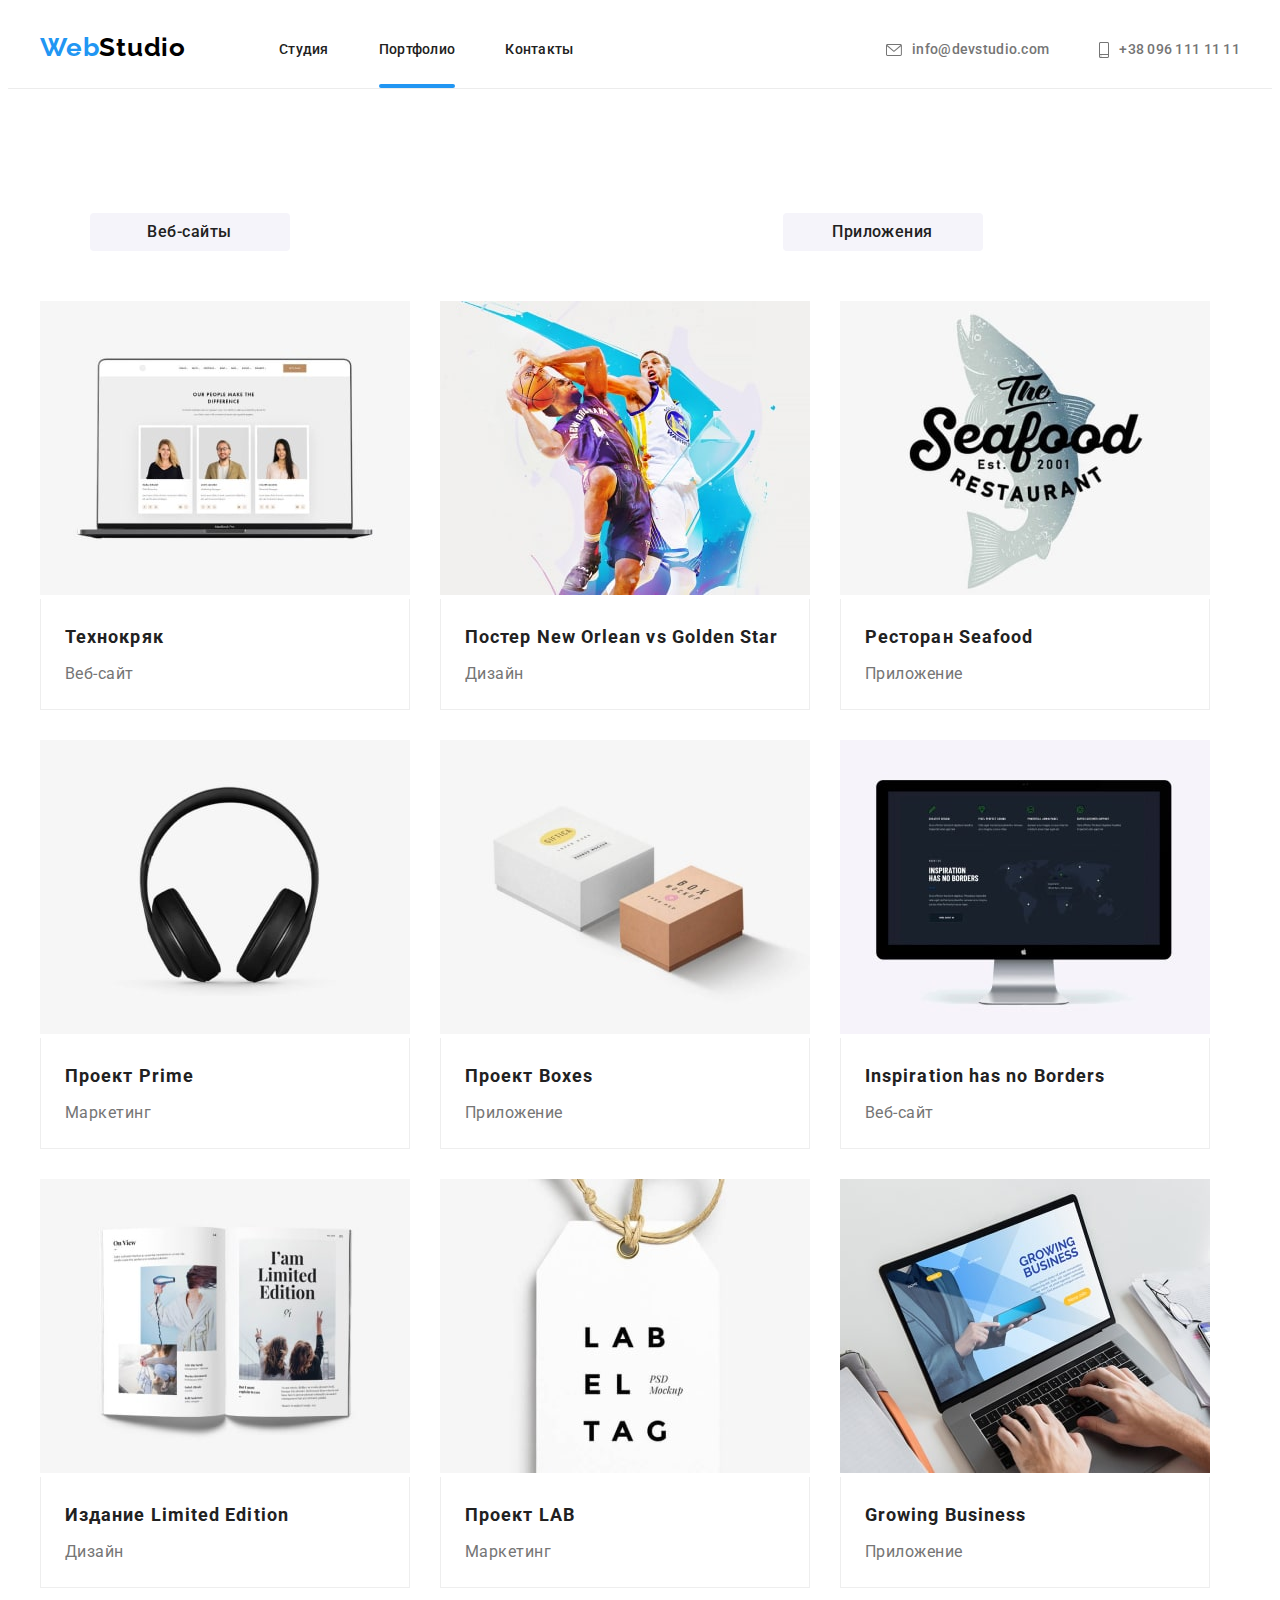
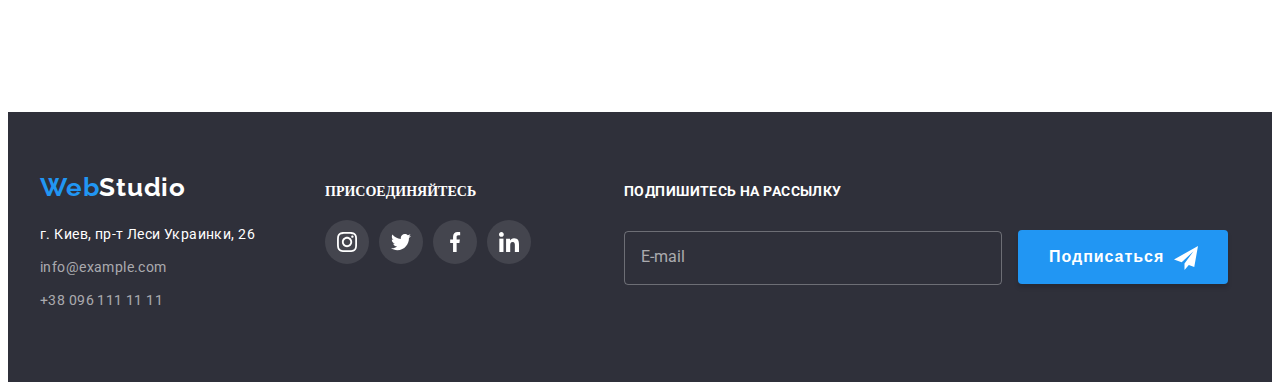
==== portfolio.html @ 71edb20f "complete" ====
<!DOCTYPE html>
<html lang="ru">
    <head>
        <meta charset="UTF-8">
        <meta http-equiv="X-UA-Compatible" content="IE=edge">
        <meta name="viewport" content="width=device-width, initial-scale=1.0">
        <link rel="preconnect" href="https://fonts.googleapis.com">
    <link rel="preconnect" href="https://fonts.gstatic.com" crossorigin>
    <link href="https://fonts.googleapis.com/css2?family=Raleway:wght@700&family=Roboto:wght@400;500;700;900&display=swap" rel="stylesheet">
        <title>Document</title>
        <link rel="stylesheet" href="https://cdnjs.cloudflare.com/ajax/libs/modern-normalize/1.1.0/modern-normalize.min.css" integrity="sha512-wpPYUAdjBVSE4KJnH1VR1HeZfpl1ub8YT/NKx4PuQ5NmX2tKuGu6U/JRp5y+Y8XG2tV+wKQpNHVUX03MfMFn9Q==" crossorigin="anonymous" referrerpolicy="no-referrer" />
        <link rel="stylesheet" href="./css/portfolio.css">
    </head>

    <body>
        <header class="header">
            <div class="container">
                <nav class="header-nav">
                    <a href="" class="link logo"><span class="logo-start">Web</span><span class="logo-end">Studio</span></a>
                    <ul class="header-list list">
                        <li class="header-item"><a href="./index.html" class="header-link link">Студия</a></li>
                        <li class="header-item"><a href="./portfolio.html" class="header-link link active">Портфолио</a></li>
                        <li class="header-item"><a href="" class="header-link link">Контакты</a></li>
                    </ul> 
                    <ul class="header-hero list" >
                        <li class="header-contacts"><a href="mailto:info@devstudio.com" class="header-second-link link">
                            <svg class="header-icon" width="16" height="12">
                                <use href="./images/icons/symbol-defs.svg#icon-envelope"></use>
                            </svg>info@devstudio.com</a></li>
                        <li class="header-contacts"><a href="tel:+38-096-111-11-11" class="header-second-link link">
                            <svg class="header-icon" width="10" height="16">
                                <use href="./images/icons/symbol-defs.svg#icon-smartphone"></use>
                            </svg>+38 096 111 11 11</a></li>
                    </ul>   
                </nav>
            </div>  
        </header>
        <main>
            <section class="section">
                <div class="container our-works">
                    <nav class="section-nav">
                        <ul class="section-main-list list">
                            <li class="section-list-item"><button type="button" class="btn-item btn"><span class="btn-text">Все</span> </button> 
                            <li class="section-list-item"><button type="button" class="btn-item btn"><span class="btn-text">Веб-сайты</span> </button> 
                            <li class="section-list-item"><button type="button" class="btn-item btn"><span class="btn-text">Приложения</span> </button> 
                            <li class="section-list-item"><button type="button" class="btn-item btn"><span class="btn-text">Дизайн</span> </button> 
                            <li class="section-list-item"><button type="button" class="btn-item btn"><span class="btn-text">Маркетинг</span> </button>
                        </ul>
                    </nav>  
                    <ul class="work-list list">
                        <li class="work-item">
                            <div class="masters-cover-wrap">
                                <img src="./images/portfolio1.jpg" alt="Ноутбук с сайтом" width="370" class="img">
                                <p class="work-cover-text">Ресурс предлагает комплексные предложения с разным уровнем функционала и сервисов. Все это позволит посетителю получить исчерпывающие сведения о компании или частном лице.</p>
                            </div>
                            <div class="work-text">
                                <h4 class="work-title" >Технокряк</h4>
                                <p class="work-category">Веб-сайт</p>
                            </div>
                        </li>
                        <li class="work-item">
                            <div class="masters-cover-wrap">
                                <img src="./images/portfolio2.jpg" alt="Баскетболист" width="370" class="img">
                                <p class="work-cover-text">Ресурс предлагает комплексные предложения с разным уровнем функционала и сервисов. Все это позволит посетителю получить исчерпывающие сведения о компании или частном лице.</p> 
                            </div>
                            
                            <div class="work-text">
                                <h4 class="work-title" >Постер New Orlean vs Golden Star</h4>
                                <p class="work-category">Дизайн</p>
                            </div>
                        </li>
                        <li class="work-item third">

                            <div class="masters-cover-wrap">
                                <img src="./images/portfolio3.jpg" alt="Логотип" width="370" class="img">
                                <p class="work-cover-text">Ресурс предлагает комплексные предложения с разным уровнем функционала и сервисов. Все это позволит посетителю получить исчерпывающие сведения о компании или частном лице.</p>
                            </div> 
                            
                            <div class="work-text">
                                <h4 class="work-title">Ресторан Seafood</h4>
                                <p class="work-category">Приложение</p>
                            </div>
                        </li>
                        <li class="work-item">
                            <div class="masters-cover-wrap">
                                <img src="./images/portfolio4.jpg" alt="Наушники" width="370" class="img">
                                <p class="work-cover-text">Ресурс предлагает комплексные предложения с разным уровнем функционала и сервисов. Все это позволит посетителю получить исчерпывающие сведения о компании или частном лице.</p>
                            </div>
                            
                            <div class="work-text">
                                <h4 class="work-title" >Проект Prime</h4>
                                <p class="work-category">Маркетинг</p>
                            </div>
                        </li>
                        <li class="work-item">
                            <div class="masters-cover-wrap">
                                <img src="./images/portfolio5.jpg" alt="Коробки" width="370" class="img">
                                <p class="work-cover-text">Ресурс предлагает комплексные предложения с разным уровнем функционала и сервисов. Все это позволит посетителю получить исчерпывающие сведения о компании или частном лице.</p>
                            </div>
                            
                            <div class="work-text">
                                <h4 class="work-title" >Проект Boxes</h4>
                                <p class="work-category">Приложение</p>
                            </div>
                        </li>
                        <li class="work-item third">
                            <div class="masters-cover-wrap">
                                <img src="./images/portfolio6.jpg" alt="Монитор" width="370" class="img">   
                                <p class="work-cover-text">Ресурс предлагает комплексные предложения с разным уровнем функционала и сервисов. Все это позволит посетителю получить исчерпывающие сведения о компании или частном лице.</p>
                            </div>
                            
                            <div class="work-text">
                                <h4 class="work-title" >Inspiration has no Borders</h4>
                                <p class="work-category">Веб-сайт</p>
                            </div>
                        </li>
                        <li class="work-item">
                            <div class="masters-cover-wrap">
                                <img src="./images/portfolio7.jpg" alt="Журнал" width="370" class="img">
                                <p class="work-cover-text">Ресурс предлагает комплексные предложения с разным уровнем функционала и сервисов. Все это позволит посетителю получить исчерпывающие сведения о компании или частном лице.</p>
                            </div>
                            
                            <div class="work-text">
                                <h4 class="work-title" >Издание Limited Edition</h4>
                                <p class="work-category">Дизайн</p>
                            </div>
                        </li>
                        <li class="work-item">
                            <div class="masters-cover-wrap">
                                <img src="./images/portfolio8.jpg" alt="Лэйбл" width="370" class="img">
                                <p class="work-cover-text">Ресурс предлагает комплексные предложения с разным уровнем функционала и сервисов. Все это позволит посетителю получить исчерпывающие сведения о компании или частном лице.</p>
                            </div>
                            
                            <div class="work-text">
                                <h4 class="work-title" >Проект LAB</h4>
                                <p class="work-category">Маркетинг</p>
                            </div>
                        </li>
                        <li class="work-item third">
                            <div class="masters-cover-wrap">
                                <img src="./images/portfolio9.jpg" alt="Рабочий ноутбук" width="370" class="img">
                                <p class="work-cover-text">Ресурс предлагает комплексные предложения с разным уровнем функционала и сервисов. Все это позволит посетителю получить исчерпывающие сведения о компании или частном лице.</p>
                            </div>
                            
                            <div class="work-text">
                                <h4 class="work-title" >Growing Business</h4>
                                <p class="work-category">Приложение</p>
                            </div>
                        </li>
                        
                    </ul> 
                </div> 
            </section>
        </main>
        <footer class="footer">
            <div class="container footer-flex">
                <div>
                    <a href="" class="footer-logo link"><span class="logo-start">Web</span><span class="logo-footer-end">Studio</span></a>
                    <address>
                        <ul class="footer-list list">
                            <li class="footer-item"><a href="https://goo.gl/maps/usRxasDixCcgagAA9" target="_blank" class="footer-position link">г. Киев, пр-т Леси Украинки, 26</a></li>
                            <li class="footer-item"><a href="mailto:info@example.com" class="footer-link link">info@example.com</a></li>
                            <li class="footer-item"><a href="tel:+38-096-111-11-11" class="footer-link link">+38 096 111 11 11</a></li>
                        </ul> 
                    </address>
                </div>
                <div class="join">
                    <h2 class="join-title">присоединяйтесь</h2>
                    <ul class="join-list list">
                        <li class="join-item">
                            <a href="" class="join-link link">
                                <svg class="join-icon" width="20" height="20">
                                    <use href="./images/icons/symbol-defs.svg#icon-instagram"></use>
                                </svg>
                            </a>
                        </li>
                        <li class="join-item" >
                            <a href="" class="join-link link">
                                <svg class="join-icon" width="20" height="20">
                                    <use href="./images/icons/symbol-defs.svg#icon-twitter"></use>
                                </svg>
                            </a>
                        </li>
                        <li class="join-item">
                            <a href="" class="join-link link">
                                <svg class="join-icon" width="20" height="20">
                                    <use href="./images/icons/symbol-defs.svg#icon-facebook"></use>
                                </svg>
                            </a>
                        </li>
                        <li class="join-item">
                            <a href="" class="join-link link">
                                <svg class="join-icon" width="20" height="20">
                                    <use href="./images/icons/symbol-defs.svg#icon-linkedin"></use>
                                </svg>
                            </a>
                        </li>
                    </ul>
                </div>
                <form class="subscribe">
                    <p class="subscribe-title">Подпишитесь на рассылку</p>
                    <input type="email" name="email" class="subscribe-input" placeholder="E-mail">
                    <button type="submit" class="subscribe-btn btn">Подписаться<svg class="subscribe-send" width="24" height="24">
                            <use href="./images/icons/symbol-defs.svg#icon-send"></use>
                        </svg>
                    </button>
                </form>
                    
            </div>  
        </footer>

    </body>
</html>
---- css/portfolio.css ----
.list{
    list-style: none;
}

.link{
 text-decoration: none;
}

h1,
h2,
h3,
h4,
h5,
h6,
p,
ul {
  margin: 0;
  padding: 0;
}

.btn{
    background: #2196f3;
    color: #ffffff;
    font-weight: 700;
    font-size: 16px;
    line-height: 1.87;
    letter-spacing: 0.06em;
    cursor: pointer;
    border-radius: 4px;
    padding: 10px 32px;
    min-width: 200px;
    margin-left: 485px;
    margin-top: 30px;
}

.btn:hover , .btn:focus{
    background-color: #2196F3;
    color: #FFFFFF;
}



.container{
    width: 1200px;
    padding-left: 15px;
    padding-right: 15px;
    margin-left: auto;
    margin-right: auto;
    /* outline: 2px solid tomato; */
}

.header{
    background-color: #FFFFFF;
}

.header-nav{
    display: flex;
    flex-direction: row;
}

.active::after{
    content: '';
    display: block;
    position: relative;
    bottom: -26px;
    height: 4px;
    border-radius: 2px;
    background-color: #2196f3;
}

.header-item:not(:last-child){
    margin-right: 50px;
}

.header{
    border-bottom: 1px solid 
    #ECECEC;
}

.header-nav{
    padding-top: 24px;
    padding-bottom: 25px;
}

.header-list{
    display: flex; 
    padding-top: 8px;
    margin-left: 93px;
    
}

.header-link{
    font-family: 'Roboto';
    font-style: normal;
    font-weight: 500;
    font-size: 14px;
    line-height: 1.14;
    letter-spacing: 0.02em;
    color: #212121;
    transition-duration: 250ms;
    transition-timing-function: cubic-bezier(0.4, 0, 0.2, 1)
}

.header-second-link{
    font-family: 'Roboto';
    font-style: normal;
    font-weight: 500;
    font-size: 14px;
    line-height: 16px;
    letter-spacing: 0.02em;
    color: #757575;
    transition-duration: 250ms;
    transition-timing-function: cubic-bezier(0.4, 0, 0.2, 1)
}

.header-second-link:hover , .header-second-link:focus{
    color: #2196F3;
}

.logo{
    
}

.header-hero{
    display: flex;
    padding-top: 8px;
    margin-left: auto;
}

.header-contacts:not(:last-child){
    margin-right: 50px;
}
   

   
.header-link:hover , .header-link:focus {
    color: #2196F3;
}

.header-icon{
    margin-right: 10px;
    fill: currentColor;
    vertical-align: middle;
}

.section{
    padding-top: 94px;
    padding-bottom: 94px;
}



.section-main-list{
    display: flex;
    margin-bottom: 50px;
    justify-content: center;
}

.section-list-item:not(:last-child){
    margin-right: 8px;
}

.btn-item{
    
    font-family: 'Roboto';
    font-style: normal;
    background: #f5f4fa;
    color: #212121;
    font-weight: 500;
    font-size: 16px;
    line-height: 1.62;
    letter-spacing: 0.03em;
    cursor: pointer;
    padding-top: 6px;
    padding-right: 22px;
    padding-bottom: 6px;
    padding-left: 22px;
    border-radius: 4px;
    border: #f5f4fa;
}

.work-list{
    display: flex;
    flex-wrap: wrap;
}

.work-item{
    flex-basis: calc(100% / 3 - 30px);
    margin-right: 30px;
    margin-bottom: 30px;
    transition-duration: 250ms;
    transition-timing-function: cubic-bezier(0.4, 0, 0.2, 1)
}

.work-item:hover .work-cover-text{
    transform: translate(0%);
}

.masters-cover-wrap{
    position: relative;
    overflow: hidden;
}

.work-cover-text{
    height: 100%;
    position: absolute;
    top: 0;
    left: 0;
    background: rgba(33, 150, 243, 0.9);
    color: #FFFFFF;
    font-family: 'Roboto';
    font-style: normal;
    font-weight: 400;
    font-size: 18px;
    line-height: 1.56;
    letter-spacing: 0.03em;
    padding: 63px 24px 63px 24px;
    transform: translateY(100%);
    transition: transform 500ms;
}

.work-item:hover , .work-item:focus{
    box-shadow: 0px 1px 1px rgba(0, 0, 0, 0.12), 0px 4px 4px rgba(0, 0, 0, 0.06), 1px 4px 6px rgba(0, 0, 0, 0.16);
}

.third{
    margin-right: -30px;
}

.work-text{
    border-left: 1px solid #EEEEEE;
    border-right: 1px solid #EEEEEE;
    border-bottom: 1px solid #EEEEEE;
    padding-top: 20px;
    padding-right: 24px;
    padding-bottom: 20px;
    padding-left: 24px;
}

.work-title{
    font-family: 'Roboto';
    font-style: normal;
    font-weight: 700;
    font-size: 18px;
    line-height: 2;
    letter-spacing: 0.06em;
    color: #212121;
    margin-bottom: 4px;
}

.work-category{
    font-family: 'Roboto';
    font-style: normal;
    font-weight: 400;
    font-size: 16px;
    line-height: 1.88;
    letter-spacing: 0.03em;
    color: #757575;
}

.footer{
    background: #2F303A;
    padding-top: 60px;
    padding-bottom: 60px;
}

.footer-flex{
    display: flex;
    align-items: baseline;
}

.footer-logo{
    display: block;
    margin-bottom: 20px;
}

.footer-position{
    font-family: 'Roboto';
    font-style: normal;
    font-weight: 400;
    font-size: 14px;
    line-height: 1.71;
    letter-spacing: 0.03em;
    color: #FFFFFF;
}

.footer-item {
    display: block;
    margin-bottom: 9px;
}

.footer-link{
    font-family: 'Roboto';
    font-style: normal;
    font-weight: 400;
    font-size: 14px;
    line-height: 1.71;
    letter-spacing: 0.03em;
    color: rgba(255, 255, 255, 0.6);
}

.join{
    margin-left: 70px;
}
  
.join-title{
    font-size: 14px;
    line-height: 1.14;
    text-transform: uppercase;
    color: #ffffff;
    margin-bottom: 20px ;
}
  
.join-list{
    display: flex;
    justify-content: center;
    align-items: center;
}
  
.join-item + .join-item{
    margin-left: 10px;
}
  
.join-link{
    width: 44px;
    height: 44px;
    background-color: rgba(255, 255, 255, 0.1);
    border-radius: 50%;
    display: flex;
    justify-content: center;
    align-items: center;
    fill: #ffffff;
    transition-duration: 250ms;
    transition-timing-function: cubic-bezier(0.4, 0, 0.2, 1)
}


.join-link:hover,
.join-link:focus{
    background-color: #2196f3;
}

.subscribe{
    margin-left: 93px;
}

.subscribe-title{
    display: flex;
    font-family: 'Roboto';
    font-style: normal;
    font-weight: 700;
    font-size: 14px;
    line-height: 1.14;
    letter-spacing: 0.03em;
    text-transform: uppercase;
    color: #FFFFFF;
}

.subscribe-input{
    padding-left: 16px;
    width: 358px;
    height: 50px;
    background-color: transparent;
    outline: none;
    border: 1px solid rgba(255, 255, 255, 0.3);
    border-radius: 4px;
    color: rgba(255, 255, 255, 0.6);
}

.subscribe-input::placeholder{
    font-family: 'Roboto';
    font-style: normal;
    font-weight: 400;
    font-size: 16px;
    line-height: 1.25;
    color: rgba(255, 255, 255, 0.6);
}

.subscribe-btn{
    margin-left: 12px;
    padding-left: 29px;
    padding-right: 28px;
    border-color: transparent;
    border-radius: 4px;
    fill: currentColor;
    box-shadow: 0px 4px 4px rgba(0, 0, 0, 0.15);
}

.subscribe-send{
    margin-left: 10px;
    vertical-align: middle;
}


.logo-start{
    font-family: 'Raleway';
    font-style: normal;
    font-weight: 700;
    font-size: 26px;
    line-height: 1.19;
    letter-spacing: 0.03em;
    color: #2196F3;
}

.logo-end{
    font-family: 'Raleway';
    font-style: normal;
    font-weight: 700;
    font-size: 26px;
    line-height: 1.19;
    letter-spacing: 0.03em;
    color: #000000;
}

.logo-footer-end{
    font-family: 'Raleway';
    font-style: normal;
    font-weight: 700;
    font-size: 26px;
    line-height: 1.19;
    letter-spacing: 0.03em;
    color: #FFFFFF;
}
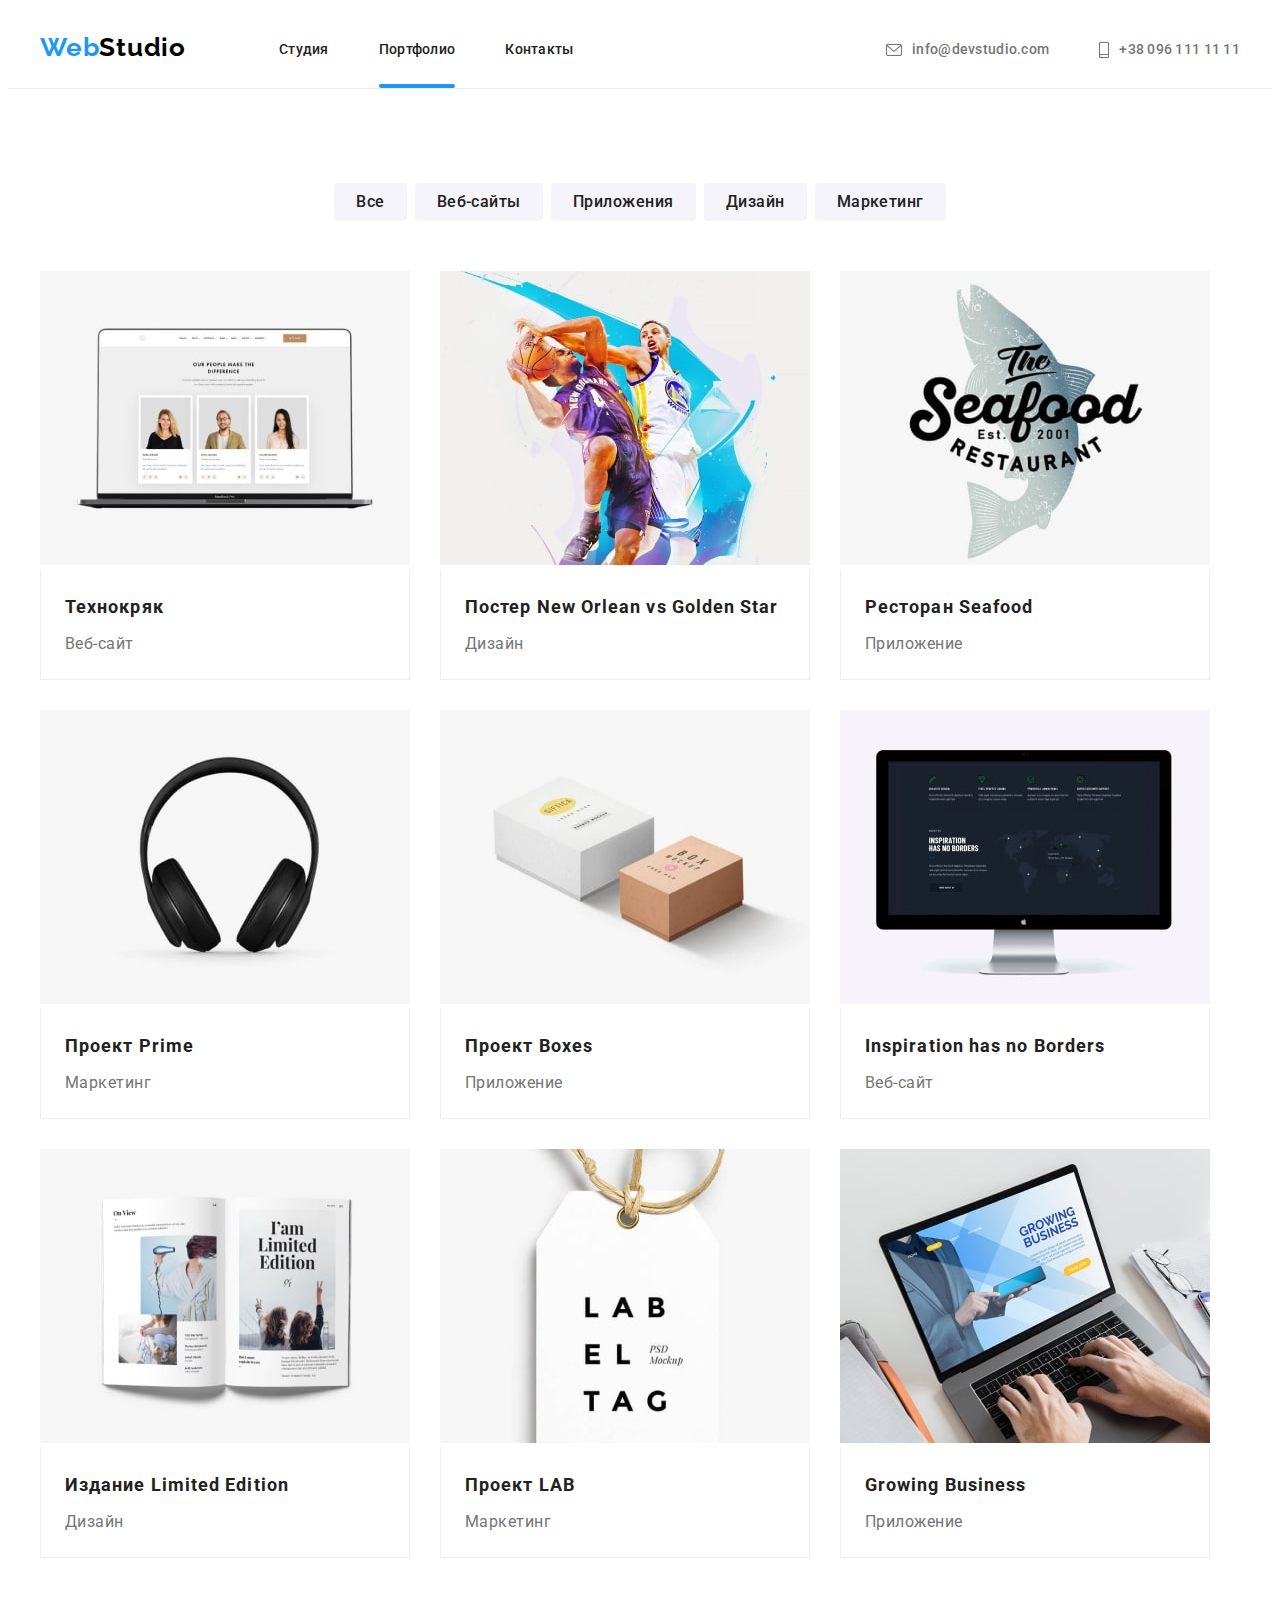
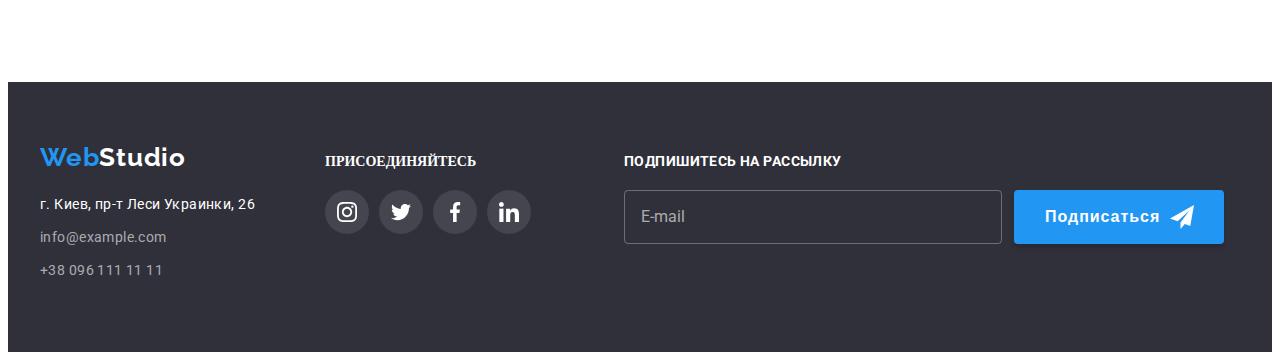
==== commit c3bfea52: "complete" ====
--- a/portfolio.html
+++ b/portfolio.html
@@ -9,7 +9,8 @@
     <link href="https://fonts.googleapis.com/css2?family=Raleway:wght@700&family=Roboto:wght@400;500;700;900&display=swap" rel="stylesheet">
         <title>Document</title>
         <link rel="stylesheet" href="https://cdnjs.cloudflare.com/ajax/libs/modern-normalize/1.1.0/modern-normalize.min.css" integrity="sha512-wpPYUAdjBVSE4KJnH1VR1HeZfpl1ub8YT/NKx4PuQ5NmX2tKuGu6U/JRp5y+Y8XG2tV+wKQpNHVUX03MfMFn9Q==" crossorigin="anonymous" referrerpolicy="no-referrer" />
-        <link rel="stylesheet" href="./css/portfolio.css">
+        
+        <link rel="stylesheet" href="./css/main.min.css"/>
     </head>
 
     <body>
@@ -40,11 +41,11 @@
                 <div class="container our-works">
                     <nav class="section-nav">
                         <ul class="section-main-list list">
-                            <li class="section-list-item"><button type="button" class="btn-item btn"><span class="btn-text">Все</span> </button> 
-                            <li class="section-list-item"><button type="button" class="btn-item btn"><span class="btn-text">Веб-сайты</span> </button> 
-                            <li class="section-list-item"><button type="button" class="btn-item btn"><span class="btn-text">Приложения</span> </button> 
-                            <li class="section-list-item"><button type="button" class="btn-item btn"><span class="btn-text">Дизайн</span> </button> 
-                            <li class="section-list-item"><button type="button" class="btn-item btn"><span class="btn-text">Маркетинг</span> </button>
+                            <li class="section-list-item"><button type="button" class="btn-item "><span class="btn-text">Все</span> </button> 
+                            <li class="section-list-item"><button type="button" class="btn-item "><span class="btn-text">Веб-сайты</span> </button> 
+                            <li class="section-list-item"><button type="button" class="btn-item "><span class="btn-text">Приложения</span> </button> 
+                            <li class="section-list-item"><button type="button" class="btn-item "><span class="btn-text">Дизайн</span> </button> 
+                            <li class="section-list-item"><button type="button" class="btn-item "><span class="btn-text">Маркетинг</span> </button>
                         </ul>
                     </nav>  
                     <ul class="work-list list">
@@ -199,13 +200,16 @@
                 </div>
                 <form class="subscribe">
                     <p class="subscribe-title">Подпишитесь на рассылку</p>
-                    <input type="email" name="email" class="subscribe-input" placeholder="E-mail">
-                    <button type="submit" class="subscribe-btn btn">Подписаться<svg class="subscribe-send" width="24" height="24">
-                            <use href="./images/icons/symbol-defs.svg#icon-send"></use>
-                        </svg>
-                    </button>
+                    <div class="subscribe-cont">
+                        <input type="email" name="email" class="subscribe-input" placeholder="E-mail">
+                        <button type="submit" class="subscribe-btn ">Подписаться
+                            <svg class="subscribe-send" width="24" height="24">
+                                <use href="./images/icons/symbol-defs.svg#icon-send"></use>
+                            </svg>
+                        </button>
+                    </div>
+                    
                 </form>
-                    
             </div>  
         </footer>
 
--- a/css/main.min.css
+++ b/css/main.min.css
@@ -0,0 +1 @@
+.list{list-style:none}.link{text-decoration:none}h1,h2,h3,h4,h5,h6,p,ul{margin:0;padding:0}.btn{background:#2196f3;color:#fff;font-weight:700;font-size:16px;line-height:1.87;letter-spacing:.06em;cursor:pointer;border-radius:4px;padding:10px 32px;min-width:200px;margin-left:485px;margin-top:30px}.container{width:1200px;padding-left:15px;padding-right:15px;margin-left:auto;margin-right:auto}.backdrop{position:fixed;top:0;width:100%;height:100%;background:rgba(0,0,0,.2);-webkit-transition:opacity 500ms,visibility 300ms;transition:opacity 500ms,visibility 300ms}.modal{position:absolute;top:50%;left:50%;-webkit-transform:translate(-50%, -50%);transform:translate(-50%, -50%);width:528px;min-height:581px;background-color:#fff;-webkit-box-shadow:0px 1px 3px rgba(0,0,0,.12),0px 1px 1px rgba(0,0,0,.14),0px 2px 1px rgba(0,0,0,.2);box-shadow:0px 1px 3px rgba(0,0,0,.12),0px 1px 1px rgba(0,0,0,.14),0px 2px 1px rgba(0,0,0,.2);border-radius:4px;padding:40px}.modal-icon-close{position:absolute;top:8px;right:8px;border:1px solid rgba(0,0,0,.1);border-radius:50%;cursor:pointer;position:absolute;width:30px;height:30px;padding:5px;background-color:rgba(0,0,0,0);-webkit-transition-duration:250ms;transition-duration:250ms;-webkit-transition-timing-function:cubic-bezier(0.4, 0, 0.2, 1);transition-timing-function:cubic-bezier(0.4, 0, 0.2, 1)}.modal-icon-close:hover{fill:#2196f3}.form-title{font-family:"Roboto";font-style:normal;font-weight:700;font-size:20px;line-height:1.15;text-align:center;letter-spacing:.03em;color:#212121;margin-bottom:12px}.form-input{width:100%;height:40px;border:1px solid rgba(33,33,33,.2);-webkit-box-sizing:border-box;box-sizing:border-box;border-radius:4px;background-color:rgba(0,0,0,0);cursor:pointer;outline:none;padding-left:32px}.form-input:focus{border-color:#2196f3}.form-label,.form-text{display:block;font-family:"Roboto";font-style:normal;font-weight:400;font-size:12px;line-height:1.16;letter-spacing:.01em;color:#757575;margin-bottom:4px}.input-wrap{position:relative;margin-bottom:12px}.input-icon{position:absolute;top:50%;-webkit-transform:translateY(-50%);transform:translateY(-50%);left:12px}.form-input:focus+.input-icon{fill:#2196f3}.user-text{width:100%;min-height:120px;border:1px solid rgba(33,33,33,.2);border-radius:4px;padding:12px 16px;background-color:rgba(0,0,0,0);cursor:pointer;outline:none;resize:none}.user-text::-webkit-input-placeholder{font-family:"Roboto";font-style:normal;font-weight:400;font-size:14px;line-height:1.14;letter-spacing:.01em;color:rgba(117,117,117,.5)}.user-text::-moz-placeholder{font-family:"Roboto";font-style:normal;font-weight:400;font-size:14px;line-height:1.14;letter-spacing:.01em;color:rgba(117,117,117,.5)}.user-text:-ms-input-placeholder{font-family:"Roboto";font-style:normal;font-weight:400;font-size:14px;line-height:1.14;letter-spacing:.01em;color:rgba(117,117,117,.5)}.user-text::-ms-input-placeholder{font-family:"Roboto";font-style:normal;font-weight:400;font-size:14px;line-height:1.14;letter-spacing:.01em;color:rgba(117,117,117,.5)}.user-text::placeholder{font-family:"Roboto";font-style:normal;font-weight:400;font-size:14px;line-height:1.14;letter-spacing:.01em;color:rgba(117,117,117,.5)}.check-text{margin-top:20px;margin-bottom:30px}.check-text .check-wrap{content:"";width:16px;height:15px;margin-right:8px;border:2px solid #212121;border-radius:2px;display:-webkit-box;display:-ms-flexbox;display:flex;-webkit-box-align:center;-ms-flex-align:center;align-items:center;-webkit-box-pack:center;-ms-flex-pack:center;justify-content:center}.check-text,.check-link{display:-webkit-box;display:-ms-flexbox;display:flex;-webkit-box-align:center;-ms-flex-align:center;align-items:center;-webkit-box-pack:center;-ms-flex-pack:center;justify-content:center;font-family:"Roboto";font-style:normal;font-weight:400;font-size:14px;line-height:24px;letter-spacing:.03em;color:#757575}.icon-check{fill:rgba(0,0,0,0)}.check-link{color:#2196f3}.form-check:checked+.check-text .check-wrap{background-color:#2196f3;border:none}.form-check:checked+.check-text .icon-check{fill:#eee}.modal-btn{display:block;margin:0 auto;border:rgba(0,0,0,0)}.begin{background-color:#2f303a;background-image:-webkit-gradient(linear, left top, left bottom, from(rgba(47, 48, 58, 0.4)), to(rgba(47, 48, 58, 0.4))),url(../images/work.jpg);background-image:linear-gradient(rgba(47, 48, 58, 0.4), rgba(47, 48, 58, 0.4)),url(../images/work.jpg);background-repeat:no-repeat;background-position:center;block-size:cover;padding-top:200px;padding-bottom:200px}.begin__title{font-family:"Roboto";font-style:normal;font-weight:900;font-size:44px;line-height:1.36;text-align:center;letter-spacing:.06em;text-transform:uppercase;color:#fff;max-width:700px;margin:0 auto}.begin__btn{background:#2196f3;color:#fff;font-weight:700;font-size:16px;line-height:1.87;letter-spacing:.06em;cursor:pointer;border-radius:4px;padding:10px 32px;min-width:200px;margin-left:485px;margin-top:30px}.benefits{padding-top:94px}.benefits-title{font-family:"Roboto";font-style:normal;font-weight:700;font-size:14px;line-height:16px;letter-spacing:.03em;text-transform:uppercase;color:#212121;margin-bottom:10px}.benefits-list{display:-webkit-box;display:-ms-flexbox;display:flex}.benefits-item:not(:last-child){margin-right:30px}.benefits-text{font-family:"Roboto";font-style:normal;font-weight:400;font-size:14px;line-height:1.71;letter-spacing:.03em;color:#757575;max-width:270px}.background-icon{background-color:#f5f4fa;border-radius:4px;margin-bottom:30px;width:270px;height:120px;display:-webkit-box;display:-ms-flexbox;display:flex;-webkit-box-align:center;-ms-flex-align:center;align-items:center;-webkit-box-pack:center;-ms-flex-pack:center;justify-content:center}.benefits-icon{display:-webkit-box;display:-ms-flexbox;display:flex;-webkit-box-align:center;-ms-flex-align:center;align-items:center;-webkit-box-pack:center;-ms-flex-pack:center;justify-content:center}.clients{padding-top:94px;padding-bottom:94px}.clients-icon{fill:#afb1b8}.clients-link:hover .clients-icon{fill:#2196f3}.clients-link:focus .clients-icon{fill:#2196f3}.clients-title{font-family:"Roboto";font-style:normal;font-weight:700;font-size:36px;line-height:1.17;text-align:center;letter-spacing:.03em;color:#212121}.clients-list{display:-webkit-box;display:-ms-flexbox;display:flex;margin-top:50px}.clients-item:not(:last-child){margin-right:30px}.clients-link{width:170px;height:92px;border:1px solid #afb1b8;display:-webkit-box;display:-ms-flexbox;display:flex;-webkit-box-align:center;-ms-flex-align:center;align-items:center;-webkit-box-pack:center;-ms-flex-pack:center;justify-content:center;-webkit-transition-duration:250ms;transition-duration:250ms;-webkit-transition-timing-function:cubic-bezier(0.4, 0, 0.2, 1);transition-timing-function:cubic-bezier(0.4, 0, 0.2, 1)}.clients-link:hover{border-color:#2196f3}.clients-link:focus{border-color:#2196f3}.footer{background:#2f303a;padding-top:60px;padding-bottom:60px}.footer-flex{display:-webkit-box;display:-ms-flexbox;display:flex;-webkit-box-align:baseline;-ms-flex-align:baseline;align-items:baseline}.footer-logo{display:block;margin-bottom:20px}.footer-position{font-family:"Roboto";font-style:normal;font-weight:400;font-size:14px;line-height:1.71;letter-spacing:.03em;color:#fff}.footer-item{display:block;margin-bottom:9px}.footer-link{font-family:"Roboto";font-style:normal;font-weight:400;font-size:14px;line-height:1.71;letter-spacing:.03em;color:rgba(255,255,255,.6)}.join{margin-left:70px}.join-title{font-size:14px;line-height:1.14;text-transform:uppercase;color:#fff;margin-bottom:20px}.join-list{display:-webkit-box;display:-ms-flexbox;display:flex;-webkit-box-pack:center;-ms-flex-pack:center;justify-content:center;-webkit-box-align:center;-ms-flex-align:center;align-items:center}.join-item+.join-item{margin-left:10px}.join-link{width:44px;height:44px;background-color:rgba(255,255,255,.1);border-radius:50%;display:-webkit-box;display:-ms-flexbox;display:flex;-webkit-box-pack:center;-ms-flex-pack:center;justify-content:center;-webkit-box-align:center;-ms-flex-align:center;align-items:center;fill:#fff;-webkit-transition-duration:250ms;transition-duration:250ms;-webkit-transition-timing-function:cubic-bezier(0.4, 0, 0.2, 1);transition-timing-function:cubic-bezier(0.4, 0, 0.2, 1)}.join-link:hover{background-color:#2196f3}.join-link:focus{background-color:#2196f3}.subscribe{margin-left:auto}.subscribe-title{display:-webkit-box;display:-ms-flexbox;display:flex;font-family:"Roboto";font-style:normal;font-weight:700;font-size:14px;line-height:1.14;letter-spacing:.03em;text-transform:uppercase;color:#fff;margin-bottom:20px}.subscribe-cont{display:-webkit-box;display:-ms-flexbox;display:flex}.subscribe-input{padding-left:16px;width:358px;height:50px;background-color:rgba(0,0,0,0);outline:none;border:1px solid rgba(255,255,255,.3);border-radius:4px;color:rgba(255,255,255,.6)}.subscribe-input::-webkit-input-placeholder{font-family:"Roboto";font-style:normal;font-weight:400;font-size:16px;line-height:1.25;color:rgba(255,255,255,.6)}.subscribe-input::-moz-placeholder{font-family:"Roboto";font-style:normal;font-weight:400;font-size:16px;line-height:1.25;color:rgba(255,255,255,.6)}.subscribe-input:-ms-input-placeholder{font-family:"Roboto";font-style:normal;font-weight:400;font-size:16px;line-height:1.25;color:rgba(255,255,255,.6)}.subscribe-input::-ms-input-placeholder{font-family:"Roboto";font-style:normal;font-weight:400;font-size:16px;line-height:1.25;color:rgba(255,255,255,.6)}.subscribe-input::placeholder{font-family:"Roboto";font-style:normal;font-weight:400;font-size:16px;line-height:1.25;color:rgba(255,255,255,.6)}.subscribe-btn{display:-webkit-box;display:-ms-flexbox;display:flex;-webkit-box-pack:center;-ms-flex-pack:center;justify-content:center;-webkit-box-align:center;-ms-flex-align:center;align-items:center;padding-left:29px;padding-right:28px;padding-top:10px;padding-bottom:10px;margin-left:12px;background:#2196f3;color:#fff;font-weight:700;font-size:16px;line-height:1.87;letter-spacing:.06em;cursor:pointer;border-color:rgba(0,0,0,0);border-radius:4px;fill:#fff;-webkit-box-shadow:0px 4px 4px rgba(0,0,0,.15);box-shadow:0px 4px 4px rgba(0,0,0,.15)}.subscribe-send{margin-left:10px}.logo-footer-end{font-family:"Raleway";font-style:normal;font-weight:700;font-size:26px;line-height:1.19;letter-spacing:.03em;color:#fff}.header{background-color:#fff;border-bottom:1px solid #ececec}.header-list__item:not(:last-child){margin-right:50px}.nav{padding-top:24px;padding-bottom:25px;display:-webkit-box;display:-ms-flexbox;display:flex;-webkit-box-orient:horizontal;-webkit-box-direction:normal;-ms-flex-direction:row;flex-direction:row}.header-list{display:-webkit-box;display:-ms-flexbox;display:flex;padding-top:8px;margin-left:93px}.active::after{content:"";display:block;position:relative;bottom:-26px;height:4px;border-radius:2px;background-color:#2196f3}.header-hero__link{font-family:"Roboto";font-style:normal;font-weight:500;font-size:14px;line-height:1.14;letter-spacing:.02em;color:#212121;-webkit-transition-duration:250ms;transition-duration:250ms;-webkit-transition-timing-function:cubic-bezier(0.4, 0, 0.2, 1);transition-timing-function:cubic-bezier(0.4, 0, 0.2, 1)}.header-hero__link:hover{color:#2196f3}.header-hero__link:focus{color:#2196f3}.connect__link{font-family:"Roboto";font-style:normal;font-weight:500;font-size:14px;line-height:16px;letter-spacing:.02em;color:#757575;-webkit-transition-duration:250ms;transition-duration:250ms;-webkit-transition-timing-function:cubic-bezier(0.4, 0, 0.2, 1);transition-timing-function:cubic-bezier(0.4, 0, 0.2, 1)}.connect__link:hover{color:#2196f3}.connect__link:focus{color:#2196f3}.connect{display:-webkit-box;display:-ms-flexbox;display:flex;padding-top:8px;margin-left:auto}.connect__contacts:not(:last-child){margin-right:50px}.connect__icon{margin-right:10px;fill:currentColor;vertical-align:middle}.logo-start{font-family:"Raleway";font-style:normal;font-weight:700;font-size:26px;line-height:1.19;letter-spacing:.03em;color:#2196f3}.logo-end{font-family:"Raleway";font-style:normal;font-weight:700;font-size:26px;line-height:1.19;letter-spacing:.03em;color:#000}.team{background-color:#f5f4fa;padding-top:94px;padding-bottom:94px}.team-list{display:-webkit-box;display:-ms-flexbox;display:flex}.team-title{font-family:"Roboto";font-style:normal;font-weight:700;font-size:36px;line-height:1.17;text-align:center;letter-spacing:.03em;color:#212121;margin-bottom:50px}.team-item{-ms-flex-preferred-size:calc(25% - 30px);flex-basis:calc(25% - 30px);margin-right:30px;background-color:#fff;border-radius:0px 0px 4px 4px;-webkit-box-shadow:0px 1px 3px rgba(0,0,0,.12),0px 1px 1px rgba(0,0,0,.14),0px 2px 1px rgba(0,0,0,.2);box-shadow:0px 1px 3px rgba(0,0,0,.12),0px 1px 1px rgba(0,0,0,.14),0px 2px 1px rgba(0,0,0,.2)}.team-name{font-family:"Roboto";font-style:normal;font-weight:500;font-size:16px;line-height:1.19;text-align:center;letter-spacing:.03em;color:#212121;margin-bottom:10px}.team-position{font-family:"Roboto";font-style:normal;font-weight:400;font-size:16px;line-height:1.19;text-align:center;letter-spacing:.03em;color:#757575;margin-bottom:16px}.team-margin{text-align:center;padding:30px}.team-soc-list{display:-webkit-box;display:-ms-flexbox;display:flex;-webkit-box-pack:center;-ms-flex-pack:center;justify-content:center}.team-soc-item+.team-soc-item{margin-left:10px}.team-soc-icon{fill:#afb1b8;-webkit-transition-duration:250ms;transition-duration:250ms;-webkit-transition-timing-function:cubic-bezier(0.4, 0, 0.2, 1);transition-timing-function:cubic-bezier(0.4, 0, 0.2, 1)}.team-soc-link{width:44px;height:44px;border-radius:50%;display:-webkit-box;display:-ms-flexbox;display:flex;-webkit-box-align:center;-ms-flex-align:center;align-items:center;-webkit-box-pack:center;-ms-flex-pack:center;justify-content:center;-webkit-transition-duration:250ms;transition-duration:250ms;-webkit-transition-timing-function:cubic-bezier(0.4, 0, 0.2, 1);transition-timing-function:cubic-bezier(0.4, 0, 0.2, 1)}.team-soc-link:hover{background-color:#2196f3}.team-soc-link:focus{background-color:#2196f3}.team-soc-link:focus .team-soc-icon{fill:#fff}.team-soc-link:hover .team-soc-icon{fill:#fff}.work{padding-top:94px;padding-bottom:94px}.work__title{font-family:"Roboto";font-style:normal;font-weight:700;font-size:36px;line-height:1.17;text-align:center;letter-spacing:.03em;color:#212121;margin-bottom:50px}.work-list{display:-webkit-box;display:-ms-flexbox;display:flex}.work-list__item{-ms-flex-preferred-size:calc(33.3333333333% - 30px);flex-basis:calc(33.3333333333% - 30px);margin-right:30px;position:relative}.last{margin-right:-30px}.text-wrap{position:absolute;top:0;left:0;background-color:rgba(47,48,58,.8);top:224px;display:block;min-width:370px}.work-list__text{padding-top:27px;padding-bottom:27px;font-family:"Roboto";font-style:normal;font-weight:700;font-size:14px;line-height:16px;text-align:center;letter-spacing:.03em;text-transform:uppercase;color:#fff}.is-hidden{opacity:0;pointer-events:none;visibility:hidden}.visually-hidden{position:absolute;white-space:nowrap;width:1px;height:1px;overflow:hidden;border:0;padding:0;clip:rect(0 0 0 0);-webkit-clip-path:inset(50%);clip-path:inset(50%);margin:-1px}.header{background-color:#fff}.header-nav{display:-webkit-box;display:-ms-flexbox;display:flex;-webkit-box-orient:horizontal;-webkit-box-direction:normal;-ms-flex-direction:row;flex-direction:row}.active::after{content:"";display:block;position:relative;bottom:-26px;height:4px;border-radius:2px;background-color:#2196f3}.header-item:not(:last-child){margin-right:50px}.header{border-bottom:1px solid #ececec}.header-nav{padding-top:24px;padding-bottom:25px}.header-list{display:-webkit-box;display:-ms-flexbox;display:flex;padding-top:8px;margin-left:93px}.header-link{font-family:"Roboto";font-style:normal;font-weight:500;font-size:14px;line-height:1.14;letter-spacing:.02em;color:#212121;-webkit-transition-duration:250ms;transition-duration:250ms;-webkit-transition-timing-function:cubic-bezier(0.4, 0, 0.2, 1);transition-timing-function:cubic-bezier(0.4, 0, 0.2, 1)}.header-link:hover{background-color:#2196f3}.header-link:focus{background-color:#2196f3}.header-second-link{font-family:"Roboto";font-style:normal;font-weight:500;font-size:14px;line-height:16px;letter-spacing:.02em;color:#757575;-webkit-transition-duration:250ms;transition-duration:250ms;-webkit-transition-timing-function:cubic-bezier(0.4, 0, 0.2, 1);transition-timing-function:cubic-bezier(0.4, 0, 0.2, 1)}.header-second-link:hover{background-color:#2196f3}.header-second-link:focus{background-color:#2196f3}.header-hero{display:-webkit-box;display:-ms-flexbox;display:flex;padding-top:8px;margin-left:auto}.header-contacts:not(:last-child){margin-right:50px}.header-icon{margin-right:10px;fill:currentColor;vertical-align:middle}.logo-start{font-family:"Raleway";font-style:normal;font-weight:700;font-size:26px;line-height:1.19;letter-spacing:.03em;color:#2196f3}.logo-end{font-family:"Raleway";font-style:normal;font-weight:700;font-size:26px;line-height:1.19;letter-spacing:.03em;color:#000}.section{padding-top:94px;padding-bottom:94px}.section-main-list{display:-webkit-box;display:-ms-flexbox;display:flex;margin-bottom:50px;-webkit-box-pack:center;-ms-flex-pack:center;justify-content:center}.section-list-item:not(:last-child){margin-right:8px}.btn-item{font-family:"Roboto";font-style:normal;background:#f5f4fa;color:#212121;font-weight:500;font-size:16px;line-height:1.62;letter-spacing:.03em;cursor:pointer;padding-top:6px;padding-right:22px;padding-bottom:6px;padding-left:22px;border-radius:4px;border:#f5f4fa;-webkit-transition-duration:250ms;transition-duration:250ms;-webkit-transition-timing-function:cubic-bezier(0.4, 0, 0.2, 1);transition-timing-function:cubic-bezier(0.4, 0, 0.2, 1)}.btn-item:hover{background-color:#2196f3;color:#fff}.btn-item:focus{background-color:#2196f3;color:#fff}.work-list{display:-webkit-box;display:-ms-flexbox;display:flex;-ms-flex-wrap:wrap;flex-wrap:wrap}.work-item{-ms-flex-preferred-size:calc(33.3333333333% - 30px);flex-basis:calc(33.3333333333% - 30px);margin-right:30px;margin-bottom:30px;-webkit-transition-duration:250ms;transition-duration:250ms;-webkit-transition-timing-function:cubic-bezier(0.4, 0, 0.2, 1);transition-timing-function:cubic-bezier(0.4, 0, 0.2, 1)}.work-item:hover{-webkit-box-shadow:0px 1px 1px rgba(0,0,0,.12),0px 4px 4px rgba(0,0,0,.06),1px 4px 6px rgba(0,0,0,.16);box-shadow:0px 1px 1px rgba(0,0,0,.12),0px 4px 4px rgba(0,0,0,.06),1px 4px 6px rgba(0,0,0,.16)}.work-item:focus{-webkit-box-shadow:0px 1px 1px rgba(0,0,0,.12),0px 4px 4px rgba(0,0,0,.06),1px 4px 6px rgba(0,0,0,.16);box-shadow:0px 1px 1px rgba(0,0,0,.12),0px 4px 4px rgba(0,0,0,.06),1px 4px 6px rgba(0,0,0,.16)}.masters-cover-wrap{position:relative;overflow:hidden}.work-cover-text{height:100%;position:absolute;top:0;left:0;background:rgba(33,150,243,.9);color:#fff;font-family:"Roboto";font-style:normal;font-weight:400;font-size:18px;line-height:1.56;letter-spacing:.03em;padding:63px 24px 63px 24px;-webkit-transform:translateY(100%);transform:translateY(100%);-webkit-transition:-webkit-transform 500ms;transition:-webkit-transform 500ms;transition:transform 500ms;transition:transform 500ms, -webkit-transform 500ms}.work-item:hover .work-cover-text{-webkit-transform:translate(0%);transform:translate(0%)}.third{margin-right:-30px}.work-text{border-left:1px solid #eee;border-right:1px solid #eee;border-bottom:1px solid #eee;padding-top:20px;padding-right:24px;padding-bottom:20px;padding-left:24px}.work-title{font-family:"Roboto";font-style:normal;font-weight:700;font-size:18px;line-height:2;letter-spacing:.06em;color:#212121;margin-bottom:4px}.work-category{font-family:"Roboto";font-style:normal;font-weight:400;font-size:16px;line-height:1.88;letter-spacing:.03em;color:#757575}.footer{background:#2f303a;padding-top:60px;padding-bottom:60px}.footer-flex{display:-webkit-box;display:-ms-flexbox;display:flex;-webkit-box-align:baseline;-ms-flex-align:baseline;align-items:baseline}.footer-logo{display:block;margin-bottom:20px}.footer-position{font-family:"Roboto";font-style:normal;font-weight:400;font-size:14px;line-height:1.71;letter-spacing:.03em;color:#fff}.footer-item{display:block;margin-bottom:9px}.footer-link{font-family:"Roboto";font-style:normal;font-weight:400;font-size:14px;line-height:1.71;letter-spacing:.03em;color:rgba(255,255,255,.6)}.join{margin-left:70px}.join-title{font-size:14px;line-height:1.14;text-transform:uppercase;color:#fff;margin-bottom:20px}.join-list{display:-webkit-box;display:-ms-flexbox;display:flex;-webkit-box-pack:center;-ms-flex-pack:center;justify-content:center;-webkit-box-align:center;-ms-flex-align:center;align-items:center}.join-item+.join-item{margin-left:10px}.join-link{width:44px;height:44px;background-color:rgba(255,255,255,.1);border-radius:50%;display:-webkit-box;display:-ms-flexbox;display:flex;-webkit-box-pack:center;-ms-flex-pack:center;justify-content:center;-webkit-box-align:center;-ms-flex-align:center;align-items:center;fill:#fff;-webkit-transition-duration:250ms;transition-duration:250ms;-webkit-transition-timing-function:cubic-bezier(0.4, 0, 0.2, 1);transition-timing-function:cubic-bezier(0.4, 0, 0.2, 1)}.join-link:hover{background-color:#2196f3}.join-link:focus{background-color:#2196f3}.subscribe{margin-left:93px}.subscribe-title{display:-webkit-box;display:-ms-flexbox;display:flex;font-family:"Roboto";font-style:normal;font-weight:700;font-size:14px;line-height:1.14;letter-spacing:.03em;text-transform:uppercase;color:#fff}.subscribe-input{padding-left:16px;width:358px;height:50px;background-color:rgba(0,0,0,0);outline:none;border:1px solid rgba(255,255,255,.3);border-radius:4px;color:rgba(255,255,255,.6)}.subscribe-input::-webkit-input-placeholder{font-family:"Roboto";font-style:normal;font-weight:400;font-size:16px;line-height:1.25;color:rgba(255,255,255,.6)}.subscribe-input::-moz-placeholder{font-family:"Roboto";font-style:normal;font-weight:400;font-size:16px;line-height:1.25;color:rgba(255,255,255,.6)}.subscribe-input:-ms-input-placeholder{font-family:"Roboto";font-style:normal;font-weight:400;font-size:16px;line-height:1.25;color:rgba(255,255,255,.6)}.subscribe-input::-ms-input-placeholder{font-family:"Roboto";font-style:normal;font-weight:400;font-size:16px;line-height:1.25;color:rgba(255,255,255,.6)}.subscribe-input::placeholder{font-family:"Roboto";font-style:normal;font-weight:400;font-size:16px;line-height:1.25;color:rgba(255,255,255,.6)}.subscribe-btn{margin-left:12px;padding-left:29px;padding-right:28px;border-color:rgba(0,0,0,0);border-radius:4px;fill:currentColor;-webkit-box-shadow:0px 4px 4px rgba(0,0,0,.15);box-shadow:0px 4px 4px rgba(0,0,0,.15)}.subscribe-send{margin-left:10px;vertical-align:middle}.logo-footer-end{font-family:"Raleway";font-style:normal;font-weight:700;font-size:26px;line-height:1.19;letter-spacing:.03em;color:#fff}/*# sourceMappingURL=main.min.css.map */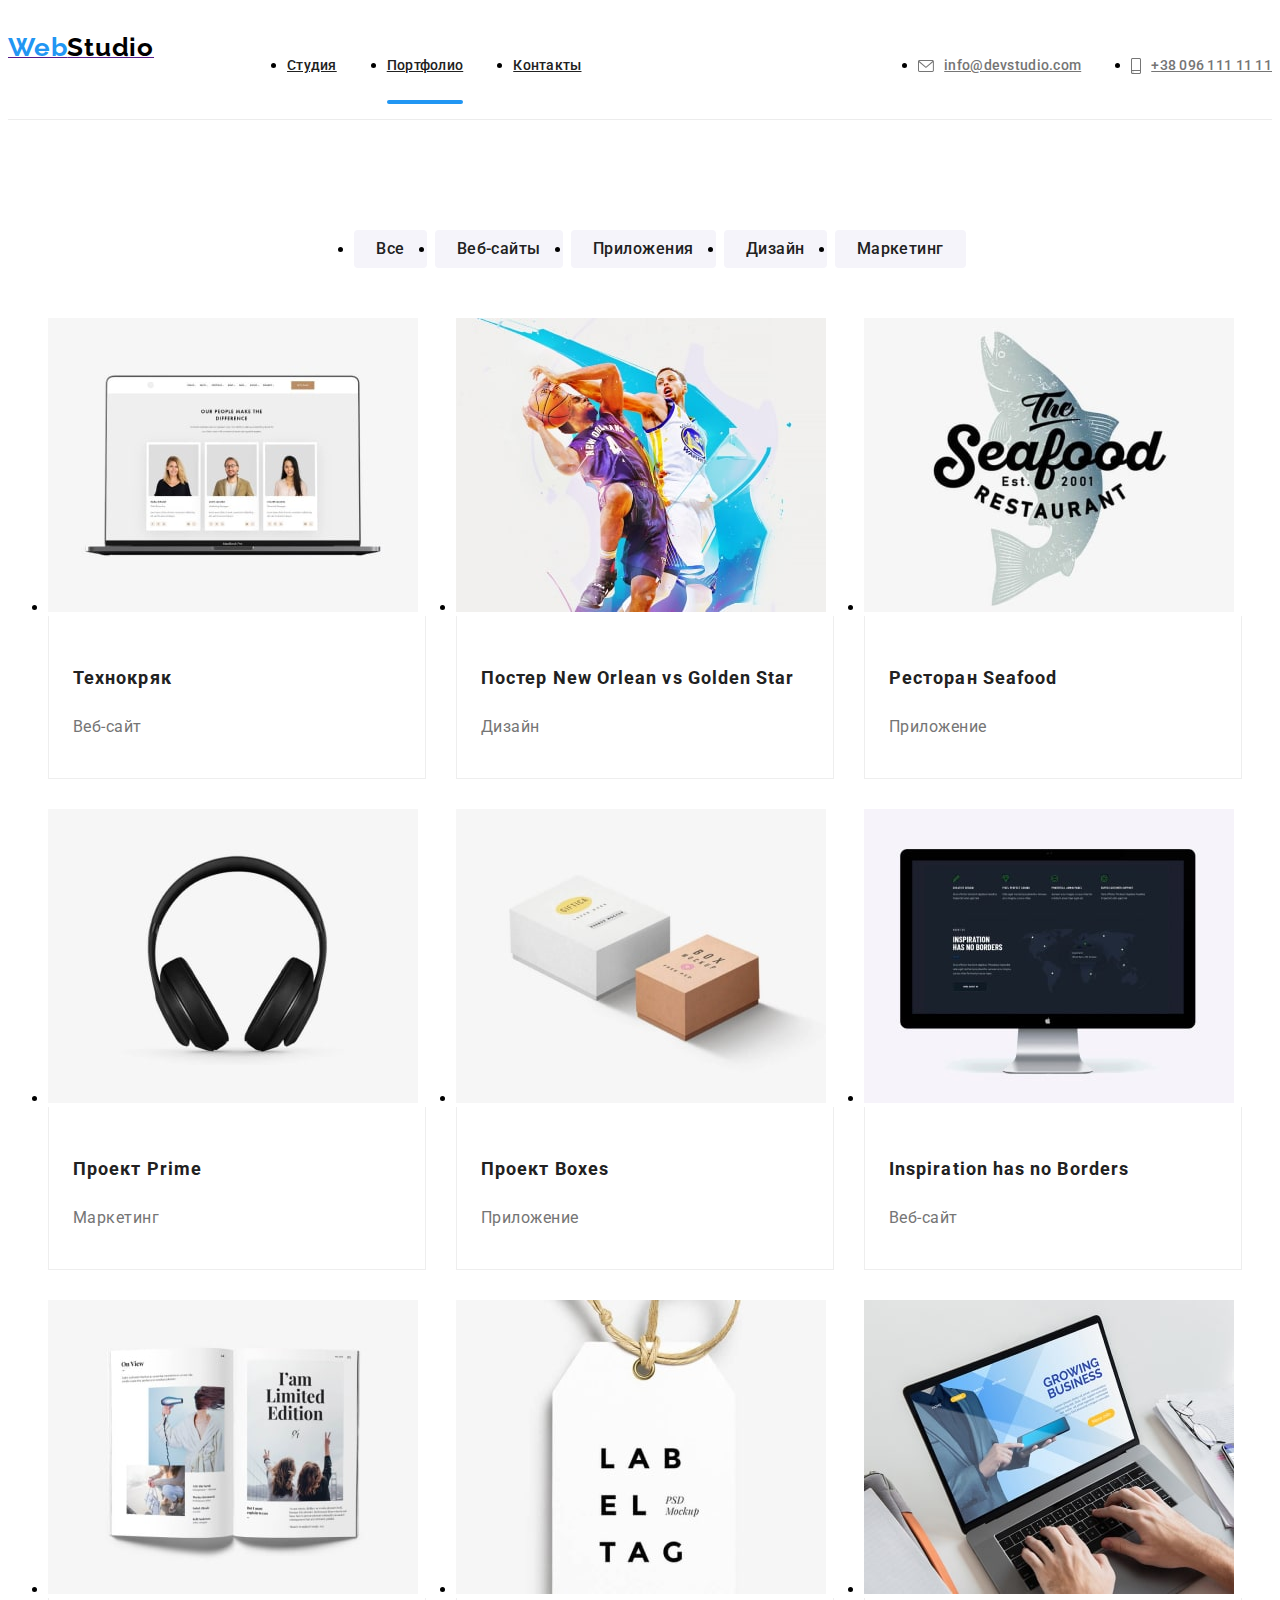
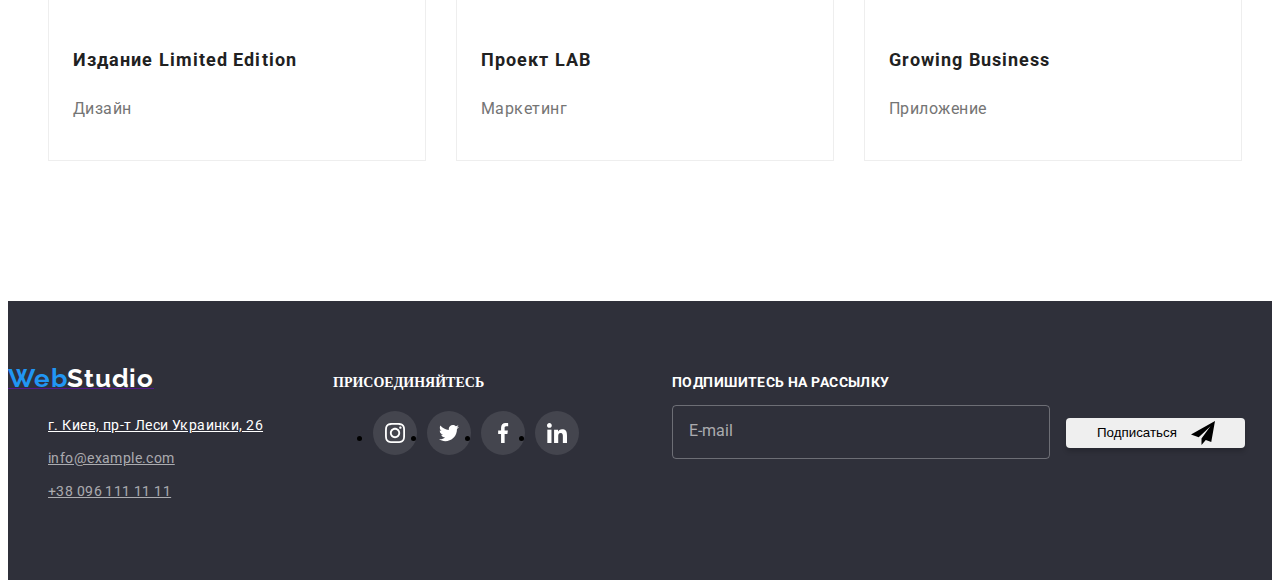
==== commit 1fe0c2d7: "a" ====
--- a/portfolio.html
+++ b/portfolio.html
@@ -10,7 +10,7 @@
         <title>Document</title>
         <link rel="stylesheet" href="https://cdnjs.cloudflare.com/ajax/libs/modern-normalize/1.1.0/modern-normalize.min.css" integrity="sha512-wpPYUAdjBVSE4KJnH1VR1HeZfpl1ub8YT/NKx4PuQ5NmX2tKuGu6U/JRp5y+Y8XG2tV+wKQpNHVUX03MfMFn9Q==" crossorigin="anonymous" referrerpolicy="no-referrer" />
         
-        <link rel="stylesheet" href="./css/main.min.css"/>
+        <link rel="stylesheet" href="./css/poftfoliou.min.css"/>
     </head>
 
     <body>
--- a/css/poftfoliou.min.css
+++ b/css/poftfoliou.min.css
@@ -0,0 +1 @@
+.header{background-color:#fff}.header-nav{display:-webkit-box;display:-ms-flexbox;display:flex;-webkit-box-orient:horizontal;-webkit-box-direction:normal;-ms-flex-direction:row;flex-direction:row}.active::after{content:"";display:block;position:relative;bottom:-26px;height:4px;border-radius:2px;background-color:#2196f3}.header-item:not(:last-child){margin-right:50px}.header{border-bottom:1px solid #ececec}.header-nav{padding-top:24px;padding-bottom:25px}.header-list{display:-webkit-box;display:-ms-flexbox;display:flex;padding-top:8px;margin-left:93px}.header-link{font-family:"Roboto";font-style:normal;font-weight:500;font-size:14px;line-height:1.14;letter-spacing:.02em;color:#212121;-webkit-transition-duration:250ms;transition-duration:250ms;-webkit-transition-timing-function:cubic-bezier(0.4, 0, 0.2, 1);transition-timing-function:cubic-bezier(0.4, 0, 0.2, 1)}.header-link:hover{background-color:#2196f3}.header-link:focus{background-color:#2196f3}.header-second-link{font-family:"Roboto";font-style:normal;font-weight:500;font-size:14px;line-height:16px;letter-spacing:.02em;color:#757575;-webkit-transition-duration:250ms;transition-duration:250ms;-webkit-transition-timing-function:cubic-bezier(0.4, 0, 0.2, 1);transition-timing-function:cubic-bezier(0.4, 0, 0.2, 1)}.header-second-link:hover{background-color:#2196f3}.header-second-link:focus{background-color:#2196f3}.header-hero{display:-webkit-box;display:-ms-flexbox;display:flex;padding-top:8px;margin-left:auto}.header-contacts:not(:last-child){margin-right:50px}.header-icon{margin-right:10px;fill:currentColor;vertical-align:middle}.logo-start{font-family:"Raleway";font-style:normal;font-weight:700;font-size:26px;line-height:1.19;letter-spacing:.03em;color:#2196f3}.logo-end{font-family:"Raleway";font-style:normal;font-weight:700;font-size:26px;line-height:1.19;letter-spacing:.03em;color:#000}.section{padding-top:94px;padding-bottom:94px}.section-main-list{display:-webkit-box;display:-ms-flexbox;display:flex;margin-bottom:50px;-webkit-box-pack:center;-ms-flex-pack:center;justify-content:center}.section-list-item:not(:last-child){margin-right:8px}.btn-item{font-family:"Roboto";font-style:normal;background:#f5f4fa;color:#212121;font-weight:500;font-size:16px;line-height:1.62;letter-spacing:.03em;cursor:pointer;padding-top:6px;padding-right:22px;padding-bottom:6px;padding-left:22px;border-radius:4px;border:#f5f4fa;-webkit-transition-duration:250ms;transition-duration:250ms;-webkit-transition-timing-function:cubic-bezier(0.4, 0, 0.2, 1);transition-timing-function:cubic-bezier(0.4, 0, 0.2, 1)}.btn-item:hover{background-color:#2196f3;color:#fff}.btn-item:focus{background-color:#2196f3;color:#fff}.work-list{display:-webkit-box;display:-ms-flexbox;display:flex;-ms-flex-wrap:wrap;flex-wrap:wrap}.work-item{-ms-flex-preferred-size:calc(33.3333333333% - 30px);flex-basis:calc(33.3333333333% - 30px);margin-right:30px;margin-bottom:30px;-webkit-transition-duration:250ms;transition-duration:250ms;-webkit-transition-timing-function:cubic-bezier(0.4, 0, 0.2, 1);transition-timing-function:cubic-bezier(0.4, 0, 0.2, 1)}.work-item:hover{-webkit-box-shadow:0px 1px 1px rgba(0,0,0,.12),0px 4px 4px rgba(0,0,0,.06),1px 4px 6px rgba(0,0,0,.16);box-shadow:0px 1px 1px rgba(0,0,0,.12),0px 4px 4px rgba(0,0,0,.06),1px 4px 6px rgba(0,0,0,.16)}.work-item:focus{-webkit-box-shadow:0px 1px 1px rgba(0,0,0,.12),0px 4px 4px rgba(0,0,0,.06),1px 4px 6px rgba(0,0,0,.16);box-shadow:0px 1px 1px rgba(0,0,0,.12),0px 4px 4px rgba(0,0,0,.06),1px 4px 6px rgba(0,0,0,.16)}.masters-cover-wrap{position:relative;overflow:hidden}.work-cover-text{height:100%;position:absolute;top:0;left:0;background:rgba(33,150,243,.9);color:#fff;font-family:"Roboto";font-style:normal;font-weight:400;font-size:18px;line-height:1.56;letter-spacing:.03em;padding:63px 24px 63px 24px;-webkit-transform:translateY(100%);transform:translateY(100%);-webkit-transition:-webkit-transform 500ms;transition:-webkit-transform 500ms;transition:transform 500ms;transition:transform 500ms, -webkit-transform 500ms}.work-item:hover .work-cover-text{-webkit-transform:translate(0%);transform:translate(0%)}.third{margin-right:-30px}.work-text{border-left:1px solid #eee;border-right:1px solid #eee;border-bottom:1px solid #eee;padding-top:20px;padding-right:24px;padding-bottom:20px;padding-left:24px}.work-title{font-family:"Roboto";font-style:normal;font-weight:700;font-size:18px;line-height:2;letter-spacing:.06em;color:#212121;margin-bottom:4px}.work-category{font-family:"Roboto";font-style:normal;font-weight:400;font-size:16px;line-height:1.88;letter-spacing:.03em;color:#757575}.footer{background:#2f303a;padding-top:60px;padding-bottom:60px}.footer-flex{display:-webkit-box;display:-ms-flexbox;display:flex;-webkit-box-align:baseline;-ms-flex-align:baseline;align-items:baseline}.footer-logo{display:block;margin-bottom:20px}.footer-position{font-family:"Roboto";font-style:normal;font-weight:400;font-size:14px;line-height:1.71;letter-spacing:.03em;color:#fff}.footer-item{display:block;margin-bottom:9px}.footer-link{font-family:"Roboto";font-style:normal;font-weight:400;font-size:14px;line-height:1.71;letter-spacing:.03em;color:rgba(255,255,255,.6)}.join{margin-left:70px}.join-title{font-size:14px;line-height:1.14;text-transform:uppercase;color:#fff;margin-bottom:20px}.join-list{display:-webkit-box;display:-ms-flexbox;display:flex;-webkit-box-pack:center;-ms-flex-pack:center;justify-content:center;-webkit-box-align:center;-ms-flex-align:center;align-items:center}.join-item+.join-item{margin-left:10px}.join-link{width:44px;height:44px;background-color:rgba(255,255,255,.1);border-radius:50%;display:-webkit-box;display:-ms-flexbox;display:flex;-webkit-box-pack:center;-ms-flex-pack:center;justify-content:center;-webkit-box-align:center;-ms-flex-align:center;align-items:center;fill:#fff;-webkit-transition-duration:250ms;transition-duration:250ms;-webkit-transition-timing-function:cubic-bezier(0.4, 0, 0.2, 1);transition-timing-function:cubic-bezier(0.4, 0, 0.2, 1)}.join-link:hover{background-color:#2196f3}.join-link:focus{background-color:#2196f3}.subscribe{margin-left:93px}.subscribe-title{display:-webkit-box;display:-ms-flexbox;display:flex;font-family:"Roboto";font-style:normal;font-weight:700;font-size:14px;line-height:1.14;letter-spacing:.03em;text-transform:uppercase;color:#fff}.subscribe-input{padding-left:16px;width:358px;height:50px;background-color:rgba(0,0,0,0);outline:none;border:1px solid rgba(255,255,255,.3);border-radius:4px;color:rgba(255,255,255,.6)}.subscribe-input::-webkit-input-placeholder{font-family:"Roboto";font-style:normal;font-weight:400;font-size:16px;line-height:1.25;color:rgba(255,255,255,.6)}.subscribe-input::-moz-placeholder{font-family:"Roboto";font-style:normal;font-weight:400;font-size:16px;line-height:1.25;color:rgba(255,255,255,.6)}.subscribe-input:-ms-input-placeholder{font-family:"Roboto";font-style:normal;font-weight:400;font-size:16px;line-height:1.25;color:rgba(255,255,255,.6)}.subscribe-input::-ms-input-placeholder{font-family:"Roboto";font-style:normal;font-weight:400;font-size:16px;line-height:1.25;color:rgba(255,255,255,.6)}.subscribe-input::placeholder{font-family:"Roboto";font-style:normal;font-weight:400;font-size:16px;line-height:1.25;color:rgba(255,255,255,.6)}.subscribe-btn{margin-left:12px;padding-left:29px;padding-right:28px;border-color:rgba(0,0,0,0);border-radius:4px;fill:currentColor;-webkit-box-shadow:0px 4px 4px rgba(0,0,0,.15);box-shadow:0px 4px 4px rgba(0,0,0,.15)}.subscribe-send{margin-left:10px;vertical-align:middle}.logo-footer-end{font-family:"Raleway";font-style:normal;font-weight:700;font-size:26px;line-height:1.19;letter-spacing:.03em;color:#fff}/*# sourceMappingURL=poftfoliou.min.css.map */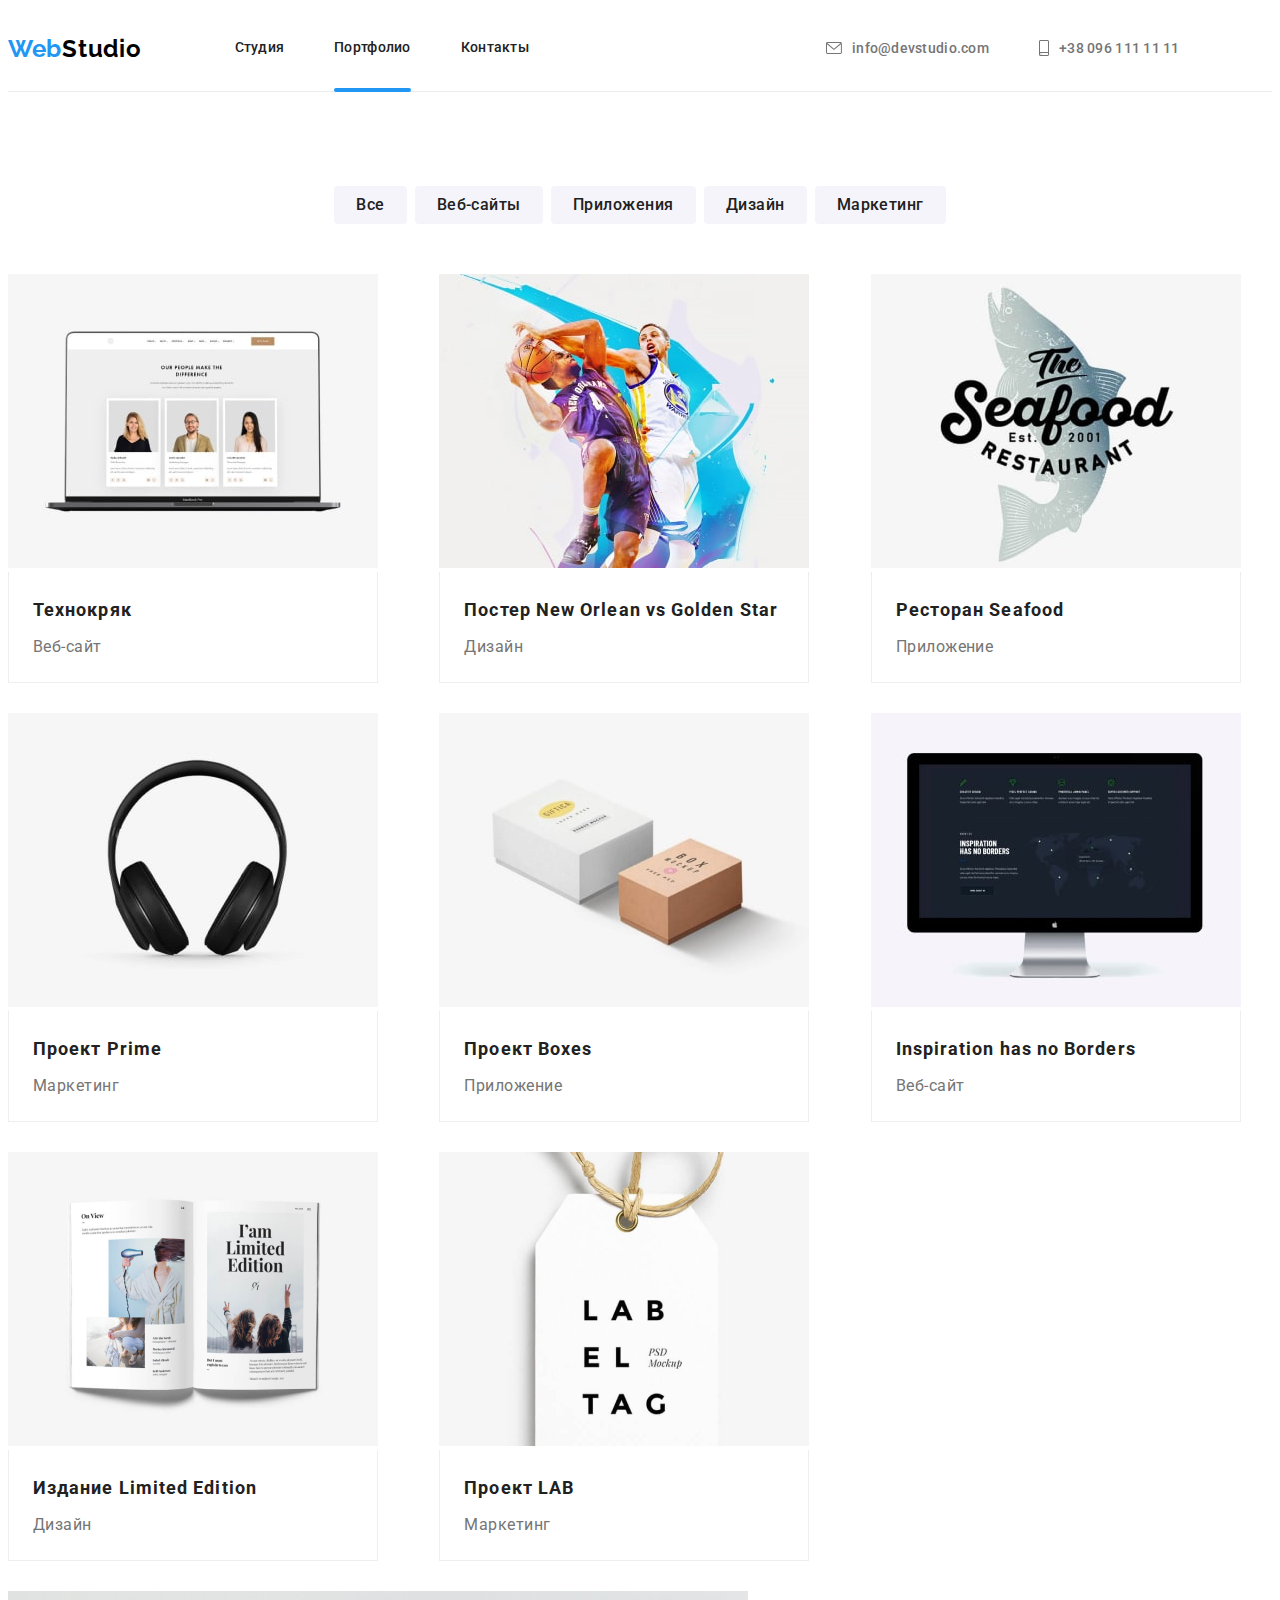
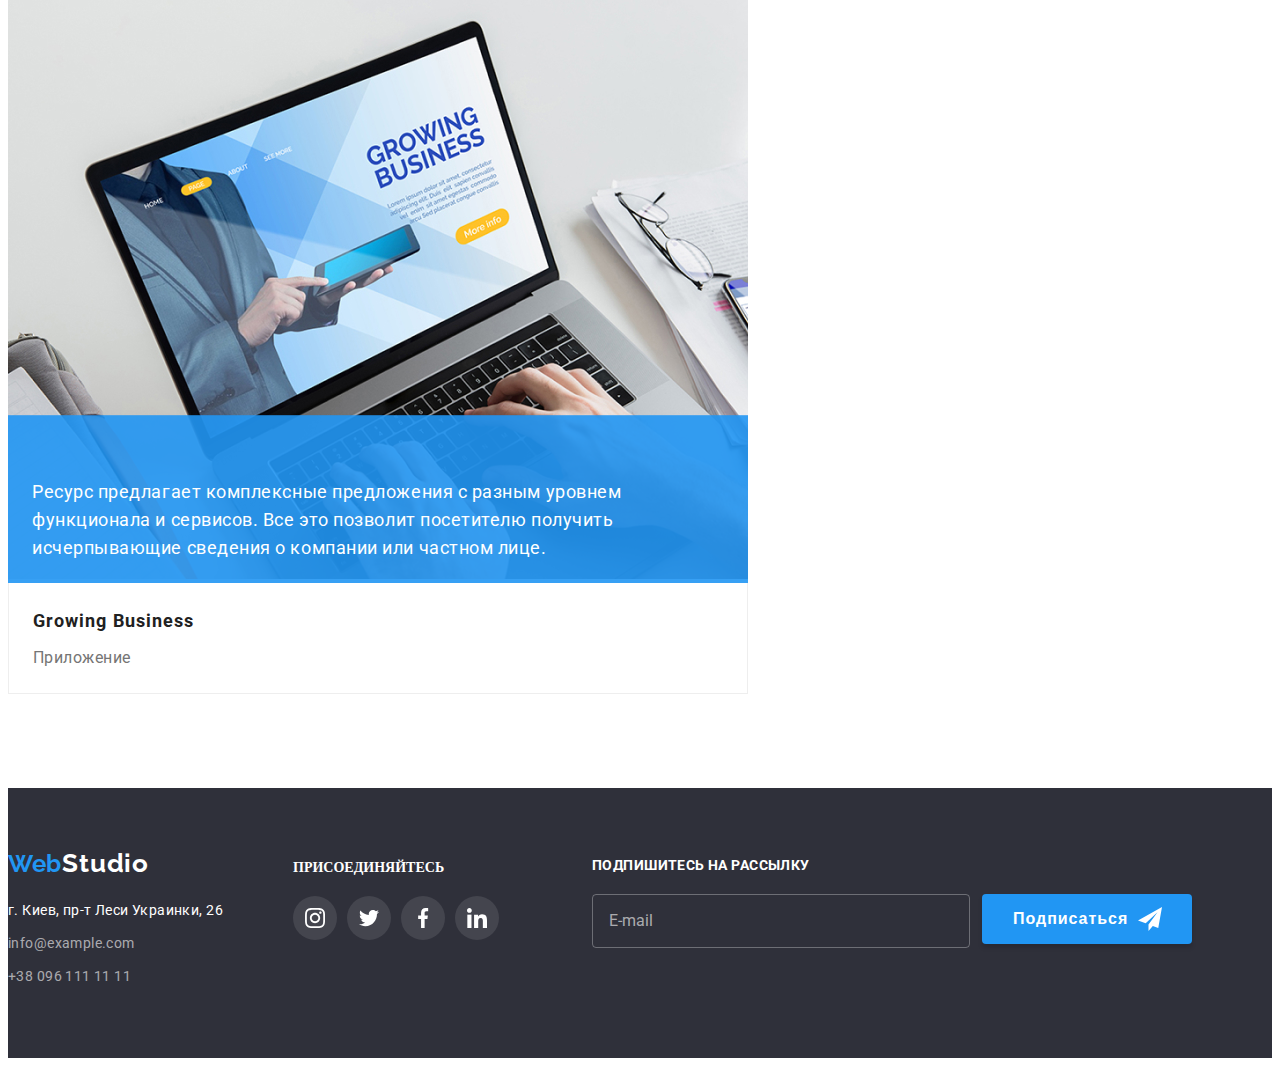
==== commit c2d9f2e9: "a" ====
--- a/portfolio.html
+++ b/portfolio.html
@@ -15,148 +15,352 @@
 
     <body>
         <header class="header">
-            <div class="container">
-                <nav class="header-nav">
-                    <a href="" class="link logo"><span class="logo-start">Web</span><span class="logo-end">Studio</span></a>
+            <div class="container header__wrap" >
+                <a href="" class="link logo"><span class="logo-start">Web</span><span class="logo-end">Studio</span></a>
+                <nav class="nav">
+                    
                     <ul class="header-list list">
-                        <li class="header-item"><a href="./index.html" class="header-link link">Студия</a></li>
-                        <li class="header-item"><a href="./portfolio.html" class="header-link link active">Портфолио</a></li>
-                        <li class="header-item"><a href="" class="header-link link">Контакты</a></li>
+                        <li class="header-list__item"><a href="./index.html" class="header-hero__link link">Студия</a></li>
+                        <li class="header-list__item"><a href="./portfolio.html" class="header-hero__link active link">Портфолио</a></li>
+                        <li class="header-list__item"><a href="" class="header-hero__link link">Контакты</a></li>
                     </ul> 
-                    <ul class="header-hero list" >
-                        <li class="header-contacts"><a href="mailto:info@devstudio.com" class="header-second-link link">
-                            <svg class="header-icon" width="16" height="12">
+                    <ul class="connect list" >
+                        <li class="connect__contacts"><a href="mailto:info@devstudio.com" class="connect__link link">
+                            <svg class="connect__icon" width="16" height="12">
                                 <use href="./images/icons/symbol-defs.svg#icon-envelope"></use>
-                            </svg>info@devstudio.com</a></li>
-                        <li class="header-contacts"><a href="tel:+38-096-111-11-11" class="header-second-link link">
-                            <svg class="header-icon" width="10" height="16">
+                            </svg>info@devstudio.com</a>
+                        </li>
+                        <li class="connect__contacts"><a href="tel:+38-096-111-11-11" class="connect__link tel link">
+                            <svg class="connect__icon" width="10" height="16">
                                 <use href="./images/icons/symbol-defs.svg#icon-smartphone"></use>
-                            </svg>+38 096 111 11 11</a></li>
-                    </ul>   
+                            </svg>+38 096 111 11 11</a>
+                        </li>
+                    </ul> 
                 </nav>
+                <button type="button" class="menu__button">
+                    <svg width="40" height="40" aria-label="Кнопка открытия мобильного меню">
+                        <use class="menu__icon-open" href="./images/icons/symbol-defs.svg#icon-menu_open"></use>
+                    </svg>
+                </button>  
+                <div class="mob-menu is-hidden">
+                    <div class="container">
+                        <div class="mob-menu__top">
+                        <button type="button" class="mob-menu__button">
+                            <svg width="40" height="40" aria-label="кнопка закрытия мобильного меню">
+                                <use class="mob-menu__icon-close" href="./images/icons/symbol-defs.svg#icon-menu_close"></use>
+                            </svg>
+                        </button>
+                        <ul class="mob-menu__list list">
+                            <li class="mob-menu__item"><a href="./" class="mob-menu__link link">Студия</a></li>
+                            <li class="mob-menu__item"><a href="./portfolio.html" class="mob-menu__link link">Портфолио</a></li>
+                            <li class="mob-menu__item"><a href="./" class="mob-menu__link link">Контакты</a></li>
+                        </ul>
+                        </div>
+                        <div class="mob-menu__bottom">
+                        <ul class="mob-menu-contacts list">
+                            <li class="mob-menu-contacts__item">
+                                <a href="tel:+380961111111" class=" mob-menu-contacts__link link">+38 096 111 11 11</a>
+                            </li>
+                            <li class="mob-menu-contacts__item">
+                                <a href="mailto:info@devstudio.com" class=" mob-menu-contacts__link link" lang="en">info@devstudio.com</a>
+                            </li>
+                        </ul>
+                        <ul class="mob-menu-soc__list list">
+                            <li class="mob-menu-soc__item"><a class="mob-menu-soc__link link" href="#">Instagram</a></li>
+                            <li class="mob-menu-soc__item"><a class="mob-menu-soc__link link" href="#">Twitter</a></li>
+                            <li class="mob-menu-soc__item"><a class="mob-menu-soc__link link" href="#">Facebook</a></li>
+                            <li class="mob-menu-soc__item"><a class="mob-menu-soc__link link" href="#">LinkedIn</a></li>
+                        </ul>
+                        </div>
+                    </div>
+                </div>
             </div>  
         </header>
         <main>
-            <section class="section">
-                <div class="container our-works">
-                    <nav class="section-nav">
-                        <ul class="section-main-list list">
-                            <li class="section-list-item"><button type="button" class="btn-item "><span class="btn-text">Все</span> </button> 
-                            <li class="section-list-item"><button type="button" class="btn-item "><span class="btn-text">Веб-сайты</span> </button> 
-                            <li class="section-list-item"><button type="button" class="btn-item "><span class="btn-text">Приложения</span> </button> 
-                            <li class="section-list-item"><button type="button" class="btn-item "><span class="btn-text">Дизайн</span> </button> 
-                            <li class="section-list-item"><button type="button" class="btn-item "><span class="btn-text">Маркетинг</span> </button>
-                        </ul>
-                    </nav>  
-                    <ul class="work-list list">
-                        <li class="work-item">
-                            <div class="masters-cover-wrap">
-                                <img src="./images/portfolio1.jpg" alt="Ноутбук с сайтом" width="370" class="img">
-                                <p class="work-cover-text">Ресурс предлагает комплексные предложения с разным уровнем функционала и сервисов. Все это позволит посетителю получить исчерпывающие сведения о компании или частном лице.</p>
-                            </div>
-                            <div class="work-text">
-                                <h4 class="work-title" >Технокряк</h4>
-                                <p class="work-category">Веб-сайт</p>
-                            </div>
-                        </li>
-                        <li class="work-item">
-                            <div class="masters-cover-wrap">
-                                <img src="./images/portfolio2.jpg" alt="Баскетболист" width="370" class="img">
-                                <p class="work-cover-text">Ресурс предлагает комплексные предложения с разным уровнем функционала и сервисов. Все это позволит посетителю получить исчерпывающие сведения о компании или частном лице.</p> 
-                            </div>
-                            
-                            <div class="work-text">
-                                <h4 class="work-title" >Постер New Orlean vs Golden Star</h4>
-                                <p class="work-category">Дизайн</p>
-                            </div>
-                        </li>
-                        <li class="work-item third">
-
-                            <div class="masters-cover-wrap">
-                                <img src="./images/portfolio3.jpg" alt="Логотип" width="370" class="img">
-                                <p class="work-cover-text">Ресурс предлагает комплексные предложения с разным уровнем функционала и сервисов. Все это позволит посетителю получить исчерпывающие сведения о компании или частном лице.</p>
-                            </div> 
-                            
-                            <div class="work-text">
-                                <h4 class="work-title">Ресторан Seafood</h4>
-                                <p class="work-category">Приложение</p>
-                            </div>
-                        </li>
-                        <li class="work-item">
-                            <div class="masters-cover-wrap">
-                                <img src="./images/portfolio4.jpg" alt="Наушники" width="370" class="img">
-                                <p class="work-cover-text">Ресурс предлагает комплексные предложения с разным уровнем функционала и сервисов. Все это позволит посетителю получить исчерпывающие сведения о компании или частном лице.</p>
-                            </div>
-                            
-                            <div class="work-text">
-                                <h4 class="work-title" >Проект Prime</h4>
-                                <p class="work-category">Маркетинг</p>
-                            </div>
-                        </li>
-                        <li class="work-item">
-                            <div class="masters-cover-wrap">
-                                <img src="./images/portfolio5.jpg" alt="Коробки" width="370" class="img">
-                                <p class="work-cover-text">Ресурс предлагает комплексные предложения с разным уровнем функционала и сервисов. Все это позволит посетителю получить исчерпывающие сведения о компании или частном лице.</p>
-                            </div>
-                            
-                            <div class="work-text">
-                                <h4 class="work-title" >Проект Boxes</h4>
-                                <p class="work-category">Приложение</p>
-                            </div>
-                        </li>
-                        <li class="work-item third">
-                            <div class="masters-cover-wrap">
-                                <img src="./images/portfolio6.jpg" alt="Монитор" width="370" class="img">   
-                                <p class="work-cover-text">Ресурс предлагает комплексные предложения с разным уровнем функционала и сервисов. Все это позволит посетителю получить исчерпывающие сведения о компании или частном лице.</p>
-                            </div>
-                            
-                            <div class="work-text">
-                                <h4 class="work-title" >Inspiration has no Borders</h4>
-                                <p class="work-category">Веб-сайт</p>
-                            </div>
-                        </li>
-                        <li class="work-item">
-                            <div class="masters-cover-wrap">
-                                <img src="./images/portfolio7.jpg" alt="Журнал" width="370" class="img">
-                                <p class="work-cover-text">Ресурс предлагает комплексные предложения с разным уровнем функционала и сервисов. Все это позволит посетителю получить исчерпывающие сведения о компании или частном лице.</p>
-                            </div>
-                            
-                            <div class="work-text">
-                                <h4 class="work-title" >Издание Limited Edition</h4>
-                                <p class="work-category">Дизайн</p>
-                            </div>
-                        </li>
-                        <li class="work-item">
-                            <div class="masters-cover-wrap">
-                                <img src="./images/portfolio8.jpg" alt="Лэйбл" width="370" class="img">
-                                <p class="work-cover-text">Ресурс предлагает комплексные предложения с разным уровнем функционала и сервисов. Все это позволит посетителю получить исчерпывающие сведения о компании или частном лице.</p>
-                            </div>
-                            
-                            <div class="work-text">
-                                <h4 class="work-title" >Проект LAB</h4>
-                                <p class="work-category">Маркетинг</p>
-                            </div>
-                        </li>
-                        <li class="work-item third">
-                            <div class="masters-cover-wrap">
-                                <img src="./images/portfolio9.jpg" alt="Рабочий ноутбук" width="370" class="img">
-                                <p class="work-cover-text">Ресурс предлагает комплексные предложения с разным уровнем функционала и сервисов. Все это позволит посетителю получить исчерпывающие сведения о компании или частном лице.</p>
-                            </div>
-                            
-                            <div class="work-text">
-                                <h4 class="work-title" >Growing Business</h4>
-                                <p class="work-category">Приложение</p>
-                            </div>
-                        </li>
-                        
-                    </ul> 
-                </div> 
+            <section class="works">
+                <div class="container">
+                    <h1 class="visually-hidden">Наши работы</h1>
+                    <ul class="works__list list">
+                        <li class="works__item"><button type="button" class="works__btn">Все</button></li>
+                        <li class="works__item"><button type="button" class="works__btn">Веб-сайты</button></li>
+                        <li class="works__item"><button type="button" class="works__btn">Приложения</button></li>
+                        <li class="works__item"><button type="button" class="works__btn">Дизайн</button></li>
+                        <li class="works__item"><button type="button" class="works__btn">Маркетинг</button></li>
+                    </ul>
+                    <ul class="gallery list">
+                        <li class="gallery__item">
+                            <a href="#" class="gallery__link link">
+                                <div class="gallery__wrap">
+                            <picture>
+                                <source 
+                                srcset="
+                                ./images/portfolio/portfolio1.jpg 1x,
+                                ./images/portfolio/portfolio1-2x-min.jpg 2x"
+                                media="(min-width: 1200px)">
+                                <source 
+                                srcset="
+                                ./images/portfolio/portfolio1-tab-min.jpg 1x,
+                                ./images/portfolio/portfolio1-tab-2x-min.jpg 2x"
+                                media="(min-width: 768px)">
+                                <source 
+                                srcset="
+                                ./images/portfolio/portfolio1-mob-min.jpg 1x,
+                                ./images/portfolio/portfolio1-mob-2x-min.jpg 2x"
+                                media="(max-width: 767px)">
+                                <img src="./images/portfolio/portfolio1-mob-2x-min.jpg" alt="example work 1" class="img">
+                            </picture>
+                                    <p class="gallery__cover-text">Ресурс предлагает комплексные предложения с разным уровнем функционала и сервисов. Все это позволит посетителю получить
+                                    исчерпывающие сведения о компании или частном лице.</p>
+                                </div>
+                                <div class="gallery__ptext">
+                                    <h2 class="gallery__capt">Технокряк</h2>
+                                    <p  class="gallery__text">Веб-сайт</p>
+                                </div>
+                            </a>
+                        </li>
+                        <li class="gallery__item">
+                            <a href="#" class="gallery__link link"> 
+                                <div class="gallery__wrap">
+                            <picture>
+                                <source 
+                                srcset="
+                                ./images/portfolio/portfolio2.jpg 1x,
+                                ./images/portfolio/portfolio2-2x-min.jpg 2x"
+                                media="(min-width: 1200px)">
+                                <source 
+                                srcset="
+                                ./images/portfolio/portfolio2-tab-min.jpg 1x,
+                                ./images/portfolio/portfolio2-tab-2x-min.jpg 2x"
+                                media="(min-width: 768px)">
+                                <source 
+                                srcset="
+                                ./images/portfolio/portfolio2-mob-min.jpg 1x,
+                                ./images/portfolio/portfolio2-mob-2x-min.jpg 2x"
+                                media="(max-width: 767px)">
+                                <img src="./images/portfolio/portfolio2-mob-min.jpg" alt="example work 2" class="img">
+                            </picture>
+                                    <p class="gallery__cover-text">Ресурс предлагает комплексные предложения с разным уровнем функционала и сервисов. Все это позволит посетителю получить исчерпывающие сведения о компании или частном лице.</p>
+                                </div>
+                                <div class="gallery__ptext">
+                                    <h2 class="gallery__capt">Постер New Orlean vs Golden Star</h2>
+                                    <p  class="gallery__text">Дизайн</p>
+                                </div>
+                            </a>
+                        </li>
+                        <li class="gallery__item">
+                            <a href="#" class="gallery__link link">
+                                <div class="gallery__wrap">
+                            <picture>
+                                <source 
+                                srcset="
+                                ./images/portfolio/portfolio3.jpg 1x,
+                                ./images/portfolio/portfolio3-2x-min.jpg 2x"
+                                media="(min-width: 1200px)">
+                                <source 
+                                srcset="
+                                ./images/portfolio/portfolio3-tab-min.jpg 1x,
+                                ./images/portfolio/portfolio3-tab-2x-min.jpg 2x"
+                                media="(min-width: 768px)">
+                                <source 
+                                srcset="
+                                ./images/portfolio/portfolio3-mob-min.jpg 1x,
+                                ./images/portfolio/portfolio3-mob-2x-min.jpg 2x"
+                                media="(max-width: 767px)">
+                                <img src="./images/portfolio/portfolio3-mob-min.jpg" alt="example work 3" class="img">
+                            </picture>
+                                    <p class="gallery__cover-text">Ресурс предлагает комплексные предложения с разным уровнем функционала и сервисов. Все это позволит посетителю получить исчерпывающие сведения о компании или частном лице.</p>
+                                </div>
+                                <div class="gallery__ptext">
+                                    <h2 class="gallery__capt">Ресторан Seafood</h2>
+                                    <p  class="gallery__text">Приложение</p>
+                                </div>
+                            </a>
+                        </li>
+                        <li class="gallery__item">
+                            <a href="#" class="gallery__link link">
+                                <div class="gallery__wrap">
+                            <picture>
+                                <source  
+                                srcset="
+                                ./images/portfolio/portfolio4.jpg 1x,
+                                ./images/portfolio/portfolio4-2x-min.jpg 2x"
+                                media="(min-width: 1200px)">
+                                <source 
+                                srcset="
+                                ./images/portfolio/portfolio4-tab-min.jpg 1x,
+                                ./images/portfolio/portfolio4-tab-2x-min.jpg 2x"
+                                media="(min-width: 768px)">
+                                <source 
+                                srcset="
+                                ./images/portfolio/portfolio4-mob-min.jpg 1x,
+                                ./images/portfolio/portfolio4-mob-2x-min.jpg 2x"
+                                media="(max-width: 767px)">
+                                <img src="./images/portfolio/portfolio4-mob-min.jpg" alt="example work 4" class="img">
+                            </picture>
+                                    <p class="gallery__cover-text">Ресурс предлагает комплексные предложения с разным уровнем функционала и сервисов. Все это позволит посетителю получить исчерпывающие сведения о компании или частном лице.</p>
+                                </div>
+                                <div class="gallery__ptext">
+                                    <h2 class="gallery__capt">Проект Prime</h2>
+                                    <p  class="gallery__text">Маркетинг</p>
+                                </div>
+                            </a>
+                        </li>
+                        <li class="gallery__item">
+                            <a href="#" class="gallery__link link">
+                                <div class="gallery__wrap">
+                            <picture>
+                                <source  
+                                srcset="
+                                ./images/portfolio/portfolio5.jpg 1x,
+                                ./images/portfolio/portfolio5-2x-min.jpg 2x"
+                                media="(min-width: 1200px)">
+                                <source 
+                                srcset="
+                                ./images/portfolio/portfolio5-tab-min.jpg 1x,
+                                ./images/portfolio/portfolio5-tab-2x-min.jpg 2x"
+                                media="(min-width: 768px)">
+                                <source 
+                                srcset="
+                                ./images/portfolio/portfolio5-mob-min.jpg 1x,
+                                ./images/portfolio/portfolio5-mob-2x-min.jpg 2x"
+                                media="(max-width: 767px)">
+                                <img src="./images/portfolio/portfolio5-mob-min.jpg" alt="example work 5" class="img">
+                            </picture>
+                                    <p class="gallery__cover-text">Ресурс предлагает комплексные предложения с разным уровнем функционала и сервисов. Все это позволит посетителю получить исчерпывающие сведения о компании или частном лице.</p>
+                                </div>
+                                <div class="gallery__ptext">
+                                    <h2 class="gallery__capt">Проект Boxes</h2>
+                                    <p  class="gallery__text">Приложение</p>
+                                </div>
+                            </a>
+                        </li>
+                        <li class="gallery__item">
+                            <a href="#" class="gallery__link link">
+                                <div class="gallery__wrap">
+                            <picture>
+                                <source 
+                                 
+                                srcset="
+                                ./images/portfolio/portfolio6.jpg 1x,
+                                ./images/portfolio/portfolio6-2x-min.jpg 2x"
+                                media="(min-width: 1200px)">
+                                <source 
+                                srcset="
+                                ./images/portfolio/portfolio6-tab-min.jpg 1x,
+                                ./images/portfolio/portfolio6-tab-2x-min.jpg 2x"
+                                media="(min-width: 768px)">
+                                <source 
+                                srcset="
+                                ./images/portfolio/portfolio6-mob-min.jpg 1x,
+                                ./images/portfolio/portfolio6-mob-2x-min.jpg 2x"
+                                media="(max-width: 767px)">
+                                <img src="./images/portfolio/portfolio6-mob-min.jpg" alt="example work 6" class="img">
+                            </picture>
+                                    <p class="gallery__cover-text">Ресурс предлагает комплексные предложения с разным уровнем функционала и сервисов. Все это позволит посетителю получить исчерпывающие сведения о компании или частном лице.</p>
+                                </div>
+                                <div class="gallery__ptext">
+                                    <h2 class="gallery__capt">Inspiration has no Borders</h2>
+                                    <p  class="gallery__text">Веб-сайт</p>
+                                </div>
+                            </a>
+                        </li>
+                        <li class="gallery__item">
+                            <a href="#" class="gallery__link link">
+                                <div class="gallery__wrap">
+                            <picture>
+                                <source  
+                                srcset="
+                                ./images/portfolio/portfolio7.jpg 1x,
+                                ./images/portfolio/portfolio7-2x-min.jpg 2x"
+                                media="(min-width: 1200px)">
+                                <source 
+                                srcset="
+                                ./images/portfolio/portfolio7-tab-min.jpg 1x,
+                                ./images/portfolio/portfolio7-tab-2x-min.jpg 2x"
+                                media="(min-width: 768px)">
+                                <source 
+                                srcset="
+                                ./images/portfolio/portfolio7-mob-min.jpg 1x,
+                                ./images/portfolio/portfolio7-mob-2x-min.jpg 2x"
+                                media="(max-width: 767px)">
+                                <img src="./images/portfolio/portfolio7-mob-min" alt="example work 7" class="img">
+                            </picture>
+                                    <p class="gallery__cover-text">Ресурс предлагает комплексные предложения с разным уровнем функционала и сервисов. Все это позволит посетителю получить исчерпывающие сведения о компании или частном лице.</p>
+                                </div>
+                                <div class="gallery__ptext">
+                                    <h2 class="gallery__capt">Издание Limited Edition</h2>
+                                    <p  class="gallery__text">Дизайн</p>
+                                </div>
+                            </a>
+                        </li>
+                        <li class="gallery__item">
+                            <a href="#" class="gallery__link link">
+                                <div class="gallery__wrap">
+                            <picture>
+                                <source 
+                                 
+                                srcset="
+                                ./images/portfolio/portfolio8.jpg 1x,
+                                ./images/portfolio/portfolio8-2x-min.jpg 2x"
+                                media="(min-width: 1200px)">
+                                <source 
+                                srcset="
+                                ./images/portfolio/portfolio8-tab-min.jpg 1x,
+                                ./images/portfolio/portfolio8-tab-2x-min.jpg 2x"
+                                media="(min-width: 768px)">
+                                <source 
+                                srcset="
+                                ./images/portfolio/portfolio8-mob-min.jpg 1x,
+                                ./images/portfolio/portfolio8-mob-2x-min.jpg 2x"
+                                media="(max-width: 767px)">
+                                <img src="./images/portfolio/portfolio8-mob-min.jpg" alt="example work 8" class="img">
+                            </picture>
+                                    <p class="gallery__cover-text">Ресурс предлагает комплексные предложения с разным уровнем функционала и сервисов. Все это позволит посетителю получить исчерпывающие сведения о компании или частном лице.</p>
+                                </div>
+                                <div class="gallery__ptext">
+                                    <h2 class="gallery__capt">Проект LAB</h2>
+                                    <p class="gallery__text">Маркетинг</p>
+                                </div>
+                            </a>
+                        </li>
+                        <li class="gallery__item aboba">
+                            <a href="#" class="gallery__link link">
+                                <div class="gallery__wrap">
+                            <picture>
+                                <source  
+                                srcset="
+                                ./images/portfolio/portfolio9.jpg 1x,
+                                ./images/portfolio/portfolio9-2x-min.jpg 2x"
+                                media="(min-width: 1200px)">
+                                <source 
+                                srcset="
+                                ./images/portfolio/portfolio9-tab-min.jpg 1x,
+                                ./images/portfolio/portfolio9-tab-2x-min.jpg 2x"
+                                media="(min-width: 768px)">
+                                <source 
+                                srcset="
+                                ./images/portfolio/portfolio9-mob-min.jpg 1x,
+                                ./images/portfolio/portfolio9-mob-2x-min.jpg 2x"
+                                media="(max-width: 767px)">
+                                <img src="./images/portfolio/portfolio9-mob-min.jpg" alt="example work 9" class="img">
+                            </picture>
+                                    <p class="gallery__cover-text">Ресурс предлагает комплексные предложения с разным уровнем функционала и сервисов. Все это позволит посетителю получить исчерпывающие сведения о компании или частном лице.</p>
+                                </div>
+                                <div class="gallery__ptext">
+                                    <h2 class="gallery__capt">Growing Business</h2>
+                                    <p class="gallery__text">Приложение</p>
+                                </div>
+                            </a>
+                        </li>
+                    </ul>
+                </div>
             </section>
         </main>
         <footer class="footer">
+            <div class="footer-wrap">
             <div class="container footer-flex">
                 <div>
-                    <a href="" class="footer-logo link"><span class="logo-start">Web</span><span class="logo-footer-end">Studio</span></a>
+                    <a href="" class="footer-logo link"><span class="logo-footer-start">Web</span><span class="logo-footer-end">Studio</span></a>
                     <address>
                         <ul class="footer-list list">
                             <li class="footer-item"><a href="https://goo.gl/maps/usRxasDixCcgagAA9" target="_blank" class="footer-position link">г. Киев, пр-т Леси Украинки, 26</a></li>
@@ -198,6 +402,7 @@
                         </li>
                     </ul>
                 </div>
+            </div>    
                 <form class="subscribe">
                     <p class="subscribe-title">Подпишитесь на рассылку</p>
                     <div class="subscribe-cont">
@@ -208,7 +413,6 @@
                             </svg>
                         </button>
                     </div>
-                    
                 </form>
             </div>  
         </footer>
--- a/css/poftfoliou.min.css
+++ b/css/poftfoliou.min.css
@@ -1 +1 @@
-.header{background-color:#fff}.header-nav{display:-webkit-box;display:-ms-flexbox;display:flex;-webkit-box-orient:horizontal;-webkit-box-direction:normal;-ms-flex-direction:row;flex-direction:row}.active::after{content:"";display:block;position:relative;bottom:-26px;height:4px;border-radius:2px;background-color:#2196f3}.header-item:not(:last-child){margin-right:50px}.header{border-bottom:1px solid #ececec}.header-nav{padding-top:24px;padding-bottom:25px}.header-list{display:-webkit-box;display:-ms-flexbox;display:flex;padding-top:8px;margin-left:93px}.header-link{font-family:"Roboto";font-style:normal;font-weight:500;font-size:14px;line-height:1.14;letter-spacing:.02em;color:#212121;-webkit-transition-duration:250ms;transition-duration:250ms;-webkit-transition-timing-function:cubic-bezier(0.4, 0, 0.2, 1);transition-timing-function:cubic-bezier(0.4, 0, 0.2, 1)}.header-link:hover{background-color:#2196f3}.header-link:focus{background-color:#2196f3}.header-second-link{font-family:"Roboto";font-style:normal;font-weight:500;font-size:14px;line-height:16px;letter-spacing:.02em;color:#757575;-webkit-transition-duration:250ms;transition-duration:250ms;-webkit-transition-timing-function:cubic-bezier(0.4, 0, 0.2, 1);transition-timing-function:cubic-bezier(0.4, 0, 0.2, 1)}.header-second-link:hover{background-color:#2196f3}.header-second-link:focus{background-color:#2196f3}.header-hero{display:-webkit-box;display:-ms-flexbox;display:flex;padding-top:8px;margin-left:auto}.header-contacts:not(:last-child){margin-right:50px}.header-icon{margin-right:10px;fill:currentColor;vertical-align:middle}.logo-start{font-family:"Raleway";font-style:normal;font-weight:700;font-size:26px;line-height:1.19;letter-spacing:.03em;color:#2196f3}.logo-end{font-family:"Raleway";font-style:normal;font-weight:700;font-size:26px;line-height:1.19;letter-spacing:.03em;color:#000}.section{padding-top:94px;padding-bottom:94px}.section-main-list{display:-webkit-box;display:-ms-flexbox;display:flex;margin-bottom:50px;-webkit-box-pack:center;-ms-flex-pack:center;justify-content:center}.section-list-item:not(:last-child){margin-right:8px}.btn-item{font-family:"Roboto";font-style:normal;background:#f5f4fa;color:#212121;font-weight:500;font-size:16px;line-height:1.62;letter-spacing:.03em;cursor:pointer;padding-top:6px;padding-right:22px;padding-bottom:6px;padding-left:22px;border-radius:4px;border:#f5f4fa;-webkit-transition-duration:250ms;transition-duration:250ms;-webkit-transition-timing-function:cubic-bezier(0.4, 0, 0.2, 1);transition-timing-function:cubic-bezier(0.4, 0, 0.2, 1)}.btn-item:hover{background-color:#2196f3;color:#fff}.btn-item:focus{background-color:#2196f3;color:#fff}.work-list{display:-webkit-box;display:-ms-flexbox;display:flex;-ms-flex-wrap:wrap;flex-wrap:wrap}.work-item{-ms-flex-preferred-size:calc(33.3333333333% - 30px);flex-basis:calc(33.3333333333% - 30px);margin-right:30px;margin-bottom:30px;-webkit-transition-duration:250ms;transition-duration:250ms;-webkit-transition-timing-function:cubic-bezier(0.4, 0, 0.2, 1);transition-timing-function:cubic-bezier(0.4, 0, 0.2, 1)}.work-item:hover{-webkit-box-shadow:0px 1px 1px rgba(0,0,0,.12),0px 4px 4px rgba(0,0,0,.06),1px 4px 6px rgba(0,0,0,.16);box-shadow:0px 1px 1px rgba(0,0,0,.12),0px 4px 4px rgba(0,0,0,.06),1px 4px 6px rgba(0,0,0,.16)}.work-item:focus{-webkit-box-shadow:0px 1px 1px rgba(0,0,0,.12),0px 4px 4px rgba(0,0,0,.06),1px 4px 6px rgba(0,0,0,.16);box-shadow:0px 1px 1px rgba(0,0,0,.12),0px 4px 4px rgba(0,0,0,.06),1px 4px 6px rgba(0,0,0,.16)}.masters-cover-wrap{position:relative;overflow:hidden}.work-cover-text{height:100%;position:absolute;top:0;left:0;background:rgba(33,150,243,.9);color:#fff;font-family:"Roboto";font-style:normal;font-weight:400;font-size:18px;line-height:1.56;letter-spacing:.03em;padding:63px 24px 63px 24px;-webkit-transform:translateY(100%);transform:translateY(100%);-webkit-transition:-webkit-transform 500ms;transition:-webkit-transform 500ms;transition:transform 500ms;transition:transform 500ms, -webkit-transform 500ms}.work-item:hover .work-cover-text{-webkit-transform:translate(0%);transform:translate(0%)}.third{margin-right:-30px}.work-text{border-left:1px solid #eee;border-right:1px solid #eee;border-bottom:1px solid #eee;padding-top:20px;padding-right:24px;padding-bottom:20px;padding-left:24px}.work-title{font-family:"Roboto";font-style:normal;font-weight:700;font-size:18px;line-height:2;letter-spacing:.06em;color:#212121;margin-bottom:4px}.work-category{font-family:"Roboto";font-style:normal;font-weight:400;font-size:16px;line-height:1.88;letter-spacing:.03em;color:#757575}.footer{background:#2f303a;padding-top:60px;padding-bottom:60px}.footer-flex{display:-webkit-box;display:-ms-flexbox;display:flex;-webkit-box-align:baseline;-ms-flex-align:baseline;align-items:baseline}.footer-logo{display:block;margin-bottom:20px}.footer-position{font-family:"Roboto";font-style:normal;font-weight:400;font-size:14px;line-height:1.71;letter-spacing:.03em;color:#fff}.footer-item{display:block;margin-bottom:9px}.footer-link{font-family:"Roboto";font-style:normal;font-weight:400;font-size:14px;line-height:1.71;letter-spacing:.03em;color:rgba(255,255,255,.6)}.join{margin-left:70px}.join-title{font-size:14px;line-height:1.14;text-transform:uppercase;color:#fff;margin-bottom:20px}.join-list{display:-webkit-box;display:-ms-flexbox;display:flex;-webkit-box-pack:center;-ms-flex-pack:center;justify-content:center;-webkit-box-align:center;-ms-flex-align:center;align-items:center}.join-item+.join-item{margin-left:10px}.join-link{width:44px;height:44px;background-color:rgba(255,255,255,.1);border-radius:50%;display:-webkit-box;display:-ms-flexbox;display:flex;-webkit-box-pack:center;-ms-flex-pack:center;justify-content:center;-webkit-box-align:center;-ms-flex-align:center;align-items:center;fill:#fff;-webkit-transition-duration:250ms;transition-duration:250ms;-webkit-transition-timing-function:cubic-bezier(0.4, 0, 0.2, 1);transition-timing-function:cubic-bezier(0.4, 0, 0.2, 1)}.join-link:hover{background-color:#2196f3}.join-link:focus{background-color:#2196f3}.subscribe{margin-left:93px}.subscribe-title{display:-webkit-box;display:-ms-flexbox;display:flex;font-family:"Roboto";font-style:normal;font-weight:700;font-size:14px;line-height:1.14;letter-spacing:.03em;text-transform:uppercase;color:#fff}.subscribe-input{padding-left:16px;width:358px;height:50px;background-color:rgba(0,0,0,0);outline:none;border:1px solid rgba(255,255,255,.3);border-radius:4px;color:rgba(255,255,255,.6)}.subscribe-input::-webkit-input-placeholder{font-family:"Roboto";font-style:normal;font-weight:400;font-size:16px;line-height:1.25;color:rgba(255,255,255,.6)}.subscribe-input::-moz-placeholder{font-family:"Roboto";font-style:normal;font-weight:400;font-size:16px;line-height:1.25;color:rgba(255,255,255,.6)}.subscribe-input:-ms-input-placeholder{font-family:"Roboto";font-style:normal;font-weight:400;font-size:16px;line-height:1.25;color:rgba(255,255,255,.6)}.subscribe-input::-ms-input-placeholder{font-family:"Roboto";font-style:normal;font-weight:400;font-size:16px;line-height:1.25;color:rgba(255,255,255,.6)}.subscribe-input::placeholder{font-family:"Roboto";font-style:normal;font-weight:400;font-size:16px;line-height:1.25;color:rgba(255,255,255,.6)}.subscribe-btn{margin-left:12px;padding-left:29px;padding-right:28px;border-color:rgba(0,0,0,0);border-radius:4px;fill:currentColor;-webkit-box-shadow:0px 4px 4px rgba(0,0,0,.15);box-shadow:0px 4px 4px rgba(0,0,0,.15)}.subscribe-send{margin-left:10px;vertical-align:middle}.logo-footer-end{font-family:"Raleway";font-style:normal;font-weight:700;font-size:26px;line-height:1.19;letter-spacing:.03em;color:#fff}/*# sourceMappingURL=poftfoliou.min.css.map */+.header{background-color:#fff;border-bottom:1px solid #ececec}.header__wrap{display:-webkit-box;display:-ms-flexbox;display:flex;-webkit-box-align:center;-ms-flex-align:center;align-items:center}.header-list__item:not(:last-child){margin-right:50px}.nav{display:none}@media screen and (min-width: 768px){.nav{display:-webkit-box;display:-ms-flexbox;display:flex;-webkit-box-orient:horizontal;-webkit-box-direction:normal;-ms-flex-direction:row;flex-direction:row;width:100%}}@media screen and (min-width: 768px){.header-list{display:-webkit-box;display:-ms-flexbox;display:flex;margin-left:88px}}@media screen and (min-width: 1200px){.header-list{margin-left:93px}}.active::after{content:"";display:block;position:relative;bottom:-32px;height:4px;border-radius:2px;background-color:#2196f3}.header-hero__link{display:block;padding-top:32px;padding-bottom:31px;font-family:"Roboto";font-style:normal;font-weight:500;font-size:14px;line-height:1.14;letter-spacing:.02em;color:#212121;-webkit-transition-duration:250ms;transition-duration:250ms;-webkit-transition-timing-function:cubic-bezier(0.4, 0, 0.2, 1);transition-timing-function:cubic-bezier(0.4, 0, 0.2, 1)}.header-hero__link:hover{color:#2196f3}.header-hero__link:focus{color:#2196f3}.connect__link{-webkit-box-pack:center;-ms-flex-pack:center;justify-content:center;-webkit-box-align:center;-ms-flex-align:center;align-items:center;display:-webkit-box;display:-ms-flexbox;display:flex;font-family:"Roboto";font-style:normal;font-weight:500;font-size:12px;line-height:1.17px;letter-spacing:.02em;color:#757575;-webkit-transition-duration:250ms;transition-duration:250ms;-webkit-transition-timing-function:cubic-bezier(0.4, 0, 0.2, 1);transition-timing-function:cubic-bezier(0.4, 0, 0.2, 1)}@media screen and (min-width: 1200px){.connect__link{padding-top:32px;padding-bottom:32px;font-size:14px;line-height:16px}}.connect__link:hover{color:#2196f3}.connect__link:focus{color:#2196f3}.connect{display:block;padding-top:21px;margin-left:auto}@media screen and (min-width: 1200px){.connect{width:100%;display:-webkit-box;display:-ms-flexbox;display:flex;margin-left:297px;padding-top:0}}.connect__contacts{margin-bottom:10px}@media screen and (min-width: 1200px){.connect__contacts{margin-bottom:0}.connect__contacts:not(:last-child){margin-right:50px}}.connect__icon{margin-right:8px;fill:currentColor;vertical-align:middle}@media screen and (min-width: 1200px){.connect__icon{margin-right:10px}}.logo{padding-top:16px;padding-bottom:16px;font-family:"Raleway";font-style:normal;font-weight:700;font-size:24px;line-height:1.16;letter-spacing:.03em;margin-right:auto}@media screen and (min-width: 1200px){.logo{margin-right:0;font-weight:700;font-size:24px;line-height:1.19;letter-spacing:.03em}}.logo-start{color:#2196f3}.logo-end{color:#000}.works{padding-top:60px;padding-bottom:60px}.works__btn:hover,.works__btn:focus{background:#2196f3;color:#fff;-webkit-box-shadow:0px 3px 1px rgba(0,0,0,.1),0px 1px 2px rgba(0,0,0,.08),0px 2px 2px rgba(0,0,0,.12);box-shadow:0px 3px 1px rgba(0,0,0,.1),0px 1px 2px rgba(0,0,0,.08),0px 2px 2px rgba(0,0,0,.12)}@media screen and (min-width: 1200px){.works{padding-top:94px;padding-bottom:94px}}.works__list{display:-webkit-box;display:-ms-flexbox;display:flex;-ms-flex-wrap:wrap;flex-wrap:wrap;margin-bottom:25px}@media screen and (min-width: 768px){.works__list{margin-bottom:30px;-webkit-box-pack:center;-ms-flex-pack:center;justify-content:center}}@media screen and (min-width: 1200px){.works__list{margin-bottom:50px}}.works__item{margin-bottom:15px}@media screen and (min-width: 768px){.works__item{margin-bottom:0}}.works__item:not(:last-child){margin-right:8px}.works__btn{-webkit-transition-duration:250ms;transition-duration:250ms;-webkit-transition-timing-function:cubic-bezier(0.4, 0, 0.2, 1);transition-timing-function:cubic-bezier(0.4, 0, 0.2, 1);padding-top:6px;padding-right:22px;padding-bottom:6px;padding-left:22px;border-radius:4px;border:#f5f4fa;font-family:"Roboto";font-style:normal;font-weight:500;font-size:16px;line-height:1.62;text-align:center;letter-spacing:.03em;cursor:pointer;background:#f5f4fa;color:#212121}.gallery{margin-bottom:-30px}.gallery__link:hover,.gallery__link:focus{display:block;-webkit-box-shadow:0px 1px 1px rgba(0,0,0,.12),0px 4px 4px rgba(0,0,0,.06),1px 4px 6px rgba(0,0,0,.16);box-shadow:0px 1px 1px rgba(0,0,0,.12),0px 4px 4px rgba(0,0,0,.06),1px 4px 6px rgba(0,0,0,.16)}@media screen and (min-width: 768px){.gallery{display:-webkit-box;display:-ms-flexbox;display:flex;-ms-flex-wrap:wrap;flex-wrap:wrap;margin-right:-30px}}.gallery__item{max-width:450px;margin-bottom:30px}@media screen and (min-width: 768px){.gallery__item{-ms-flex-preferred-size:calc(50% - 30px);flex-basis:calc(50% - 30px);margin-right:30px;display:-webkit-box;display:-ms-flexbox;display:flex}}@media screen and (min-width: 1200px){.gallery__item{-ms-flex-preferred-size:calc(33.3333333333% - 30px);flex-basis:calc(33.3333333333% - 30px)}}.gallery__link{-webkit-transition-duration:250ms;transition-duration:250ms;-webkit-transition-timing-function:cubic-bezier(0.4, 0, 0.2, 1);transition-timing-function:cubic-bezier(0.4, 0, 0.2, 1)}@media screen and (min-width: 768px){.gallery__link{display:-webkit-box;display:-ms-flexbox;display:flex;-webkit-box-orient:vertical;-webkit-box-direction:normal;-ms-flex-direction:column;flex-direction:column}}.gallery__wrap{position:relative;overflow:hidden}.gallery__cover-text{-webkit-transform:translateY(101%);transform:translateY(101%);-webkit-transition-duration:250ms;transition-duration:250ms;-webkit-transition-timing-function:cubic-bezier(0.4, 0, 0.2, 1);transition-timing-function:cubic-bezier(0.4, 0, 0.2, 1);position:absolute;top:0;left:0;height:294px;padding-top:39px;padding-right:24px;padding-bottom:29px;padding-left:24px;font-family:"Roboto";font-style:normal;font-weight:400;font-size:18px;line-height:1.56;letter-spacing:.03em;background-color:rgba(33,150,243,.9);color:#fff}.gallery__link:hover .gallery__cover-text,.gallery__link:focus .gallery__cover-text{-webkit-transform:translateY(0);transform:translateY(0)}@media screen and (max-width: 380px){.gallery__cover-text{padding-top:29px;padding-bottom:29px}}@media screen and (min-width: 768px){.gallery__cover-text{padding-top:49px;padding-bottom:77px}}@media screen and (min-width: 1200px){.gallery__cover-text{padding-top:63px;padding-bottom:63px}}.gallery__ptext{padding-top:20px;padding-right:24px;padding-bottom:20px;padding-left:24px;border-right:1px solid #eee;border-bottom:1px solid #eee;border-left:1px solid #eee;-webkit-box-flex:1;-ms-flex-positive:1;flex-grow:1}.gallery__capt{color:#212121;font-family:"Roboto";font-style:normal;font-weight:700;font-size:18px;line-height:2;letter-spacing:.06em;margin-bottom:4px}.gallery__text{color:#757575;font-family:"Roboto";font-style:normal;font-weight:400;font-size:16px;line-height:1.88;letter-spacing:.03em}.footer{background:#2f303a;padding-top:60px;padding-bottom:60px}@media screen and (min-width: 768px){.footer-flex{display:-webkit-box;display:-ms-flexbox;display:flex;-webkit-box-align:baseline;-ms-flex-align:baseline;align-items:baseline;-ms-flex-pack:distribute;justify-content:space-around;margin-bottom:60px}}@media screen and (min-width: 1200px){.footer-flex{display:-webkit-box;display:-ms-flexbox;display:flex;-webkit-box-align:baseline;-ms-flex-align:baseline;align-items:baseline;margin-bottom:0}}@media screen and (min-width: 1200px){.footer-wrap{display:-webkit-box;display:-ms-flexbox;display:flex}}.footer-logo{display:block;margin-bottom:20px;text-align:center}@media screen and (min-width: 1200px){.footer-logo{text-align:left}}.footer-position{font-family:"Roboto";font-style:normal;font-weight:400;font-size:14px;line-height:1.71;letter-spacing:.03em;color:#fff;display:block;text-align:center}@media screen and (min-width: 1200px){.footer-position{text-align:left}}@media screen and (min-width: 768px)and (max-width: 1199px){.footer-item:not(:last-child){margin-bottom:8px}}@media screen and (min-width: 1200px){.footer-item{display:block;margin-bottom:9px}}.footer-link{font-family:"Roboto";font-style:normal;font-weight:400;font-size:14px;line-height:1.71;letter-spacing:.03em;color:rgba(255,255,255,.6);text-align:center;display:block}@media screen and (min-width: 1200px){.footer-link{text-align:left}}.join{margin-top:60px;margin-bottom:60px}@media screen and (min-width: 768px){.join{margin-top:0;margin-bottom:0}}@media screen and (min-width: 1200px){.join{margin-left:70px}}.join-title{font-size:14px;line-height:1.14;text-transform:uppercase;color:#fff;margin-bottom:20px;text-align:center}@media screen and (min-width: 1200px){.join-title{text-align:left}}.join-list{display:-webkit-box;display:-ms-flexbox;display:flex;-webkit-box-pack:center;-ms-flex-pack:center;justify-content:center;-webkit-box-align:center;-ms-flex-align:center;align-items:center}.join-item+.join-item{margin-left:10px}.join-link{width:44px;height:44px;background-color:rgba(255,255,255,.1);border-radius:50%;display:-webkit-box;display:-ms-flexbox;display:flex;-webkit-box-pack:center;-ms-flex-pack:center;justify-content:center;-webkit-box-align:center;-ms-flex-align:center;align-items:center;fill:#fff;-webkit-transition-duration:250ms;transition-duration:250ms;-webkit-transition-timing-function:cubic-bezier(0.4, 0, 0.2, 1);transition-timing-function:cubic-bezier(0.4, 0, 0.2, 1)}.join-link:hover{background-color:#2196f3}.join-link:focus{background-color:#2196f3}@media screen and (min-width: 1200px){.subscribe{margin-left:93px;padding-top:10px}}.subscribe-title{display:block;font-family:"Roboto";font-style:normal;font-weight:700;font-size:14px;line-height:1.14;letter-spacing:.03em;text-transform:uppercase;color:#fff;margin-bottom:20px;text-align:center}@media screen and (min-width: 1200px){.subscribe-title{text-align:left;display:-webkit-box;display:-ms-flexbox;display:flex}}.subscribe-cont{display:block}@media screen and (min-width: 1200px){.subscribe-cont{display:-webkit-box;display:-ms-flexbox;display:flex}}.subscribe-input{width:100%;height:50px;background-color:rgba(0,0,0,0);outline:none;border:1px solid rgba(255,255,255,.3);border-radius:4px;color:rgba(255,255,255,.6);margin-bottom:20px}.subscribe-input::-webkit-input-placeholder{font-family:"Roboto";font-style:normal;font-weight:400;font-size:16px;line-height:1.25;color:rgba(255,255,255,.6)}.subscribe-input::-moz-placeholder{font-family:"Roboto";font-style:normal;font-weight:400;font-size:16px;line-height:1.25;color:rgba(255,255,255,.6)}.subscribe-input:-ms-input-placeholder{font-family:"Roboto";font-style:normal;font-weight:400;font-size:16px;line-height:1.25;color:rgba(255,255,255,.6)}.subscribe-input::-ms-input-placeholder{font-family:"Roboto";font-style:normal;font-weight:400;font-size:16px;line-height:1.25;color:rgba(255,255,255,.6)}.subscribe-input::placeholder{font-family:"Roboto";font-style:normal;font-weight:400;font-size:16px;line-height:1.25;color:rgba(255,255,255,.6)}@media screen and (min-width: 768px){.subscribe-input{display:block;width:450px;margin-left:auto;margin-right:auto}}@media screen and (min-width: 1200px){.subscribe-input{display:inline;padding-left:16px;width:358px}}.subscribe-btn{display:block;margin-left:auto;margin-right:auto;padding-left:29px;padding-right:28px;padding-top:10px;padding-bottom:10px;background:#2196f3;color:#fff;font-weight:700;font-size:16px;line-height:1.87;letter-spacing:.06em;cursor:pointer;border-color:rgba(0,0,0,0);border-radius:4px;fill:#fff;-webkit-box-shadow:0px 4px 4px rgba(0,0,0,.15);box-shadow:0px 4px 4px rgba(0,0,0,.15)}@media screen and (min-width: 1200px){.subscribe-btn{height:50px;display:-webkit-box;display:-ms-flexbox;display:flex;-webkit-box-pack:center;-ms-flex-pack:center;justify-content:center;-webkit-box-align:center;-ms-flex-align:center;align-items:center;margin-left:12px}}.subscribe-send{vertical-align:middle}@media screen and (min-width: 1200px){.subscribe-send{margin-left:10px}}.logo-footer-start{font-family:"Raleway";font-style:normal;font-weight:700;font-size:24px;line-height:1.17;text-align:center;letter-spacing:.03em;color:#2196f3}.logo-footer-end{font-family:"Raleway";font-style:normal;font-weight:700;font-size:26px;line-height:1.19;letter-spacing:.03em;color:#fff}.list{list-style:none}.link{text-decoration:none}h1,h2,h3,h4,h5,h6,p,ul{margin:0;padding:0}.menu__button,.mob-menu__button{display:-webkit-inline-box;display:-ms-inline-flexbox;display:inline-flex;margin:0;padding:0;border:none;background-color:rgba(0,0,0,0);cursor:pointer}.menu__button:hover,.menu__button:focus,.mob-menu__button:hover,.mob-menu__button:focus{fill:#2196f3}@media screen and (min-width: 768px){.menu__button,.mob-menu__button{display:none}}.mob-menu{position:fixed;z-index:2;top:0;left:0;width:100vw;height:100vh;padding:48px 40px;background-color:#fff}.mob-menu .container{display:-webkit-box;display:-ms-flexbox;display:flex;-webkit-box-orient:vertical;-webkit-box-direction:normal;-ms-flex-direction:column;flex-direction:column;height:100%;-webkit-box-pack:justify;-ms-flex-pack:justify;justify-content:space-between;overflow:auto}@media screen and (min-width: 768px){.mob-menu{display:none}}.mob-menu__button{position:absolute;top:10px;right:15px}.mob-menu__item+.mob-menu__item{margin-top:32px}.mob-menu__link{font-family:"Roboto";font-style:normal;font-weight:500;font-size:40px;line-height:1.175;letter-spacing:.02em;color:#212121}.mob-menu__link:hover,.mob-menu__link:focus{color:#2196f3}@media screen and (orientation: landscape){.mob-menu__bottom{margin-top:40px}}.mob-menu-contacts__item+.mob-menu-contacts__item{margin-top:15px}.mob-menu-contacts__link{-webkit-transition-duration:250ms;transition-duration:250ms;-webkit-transition-timing-function:cubic-bezier(0.4, 0, 0.2, 1);transition-timing-function:cubic-bezier(0.4, 0, 0.2, 1);font-family:"Roboto";font-style:normal;font-weight:500;font-size:24px;line-height:28px;letter-spacing:.02em;color:#757575}.mob-menu-contacts__link:hover,.mob-menu-contacts__link:focus{color:#2196f3;font-family:"Roboto";font-style:normal;font-weight:500;font-size:34px;line-height:40px;letter-spacing:.02em}.mob-menu-soc__list{display:-webkit-box;display:-ms-flexbox;display:flex;-ms-flex-wrap:wrap;flex-wrap:wrap;margin-top:64px}@media screen and (orientation: landscape){.mob-menu-soc__list{-webkit-box-pack:space-evenly;-ms-flex-pack:space-evenly;justify-content:space-evenly}}@media screen and (max-width: 479px){.mob-menu-soc__list{-ms-flex-pack:distribute;justify-content:space-around}}.mob-menu-soc__item:not(:last-child){margin-right:10px}@media screen and (max-width: 479px){.mob-menu-soc__item:not(:last-child){margin-right:5px}}.mob-menu-soc__link{color:#2196f3}.mob-menu-soc__link:hover,.mob-menu-soc__link:focus{color:#757575}.mob-menu-soc__link::after{content:"|";color:rgba(33,33,33,.2);margin-left:10px}@media screen and (max-width: 479px){.mob-menu-soc__link{margin-left:5px}}.is-hidden{opacity:0;pointer-events:none;visibility:hidden}.visually-hidden{position:absolute;white-space:nowrap;width:1px;height:1px;overflow:hidden;border:0;padding:0;clip:rect(0 0 0 0);-webkit-clip-path:inset(50%);clip-path:inset(50%);margin:-1px}/*# sourceMappingURL=poftfoliou.min.css.map */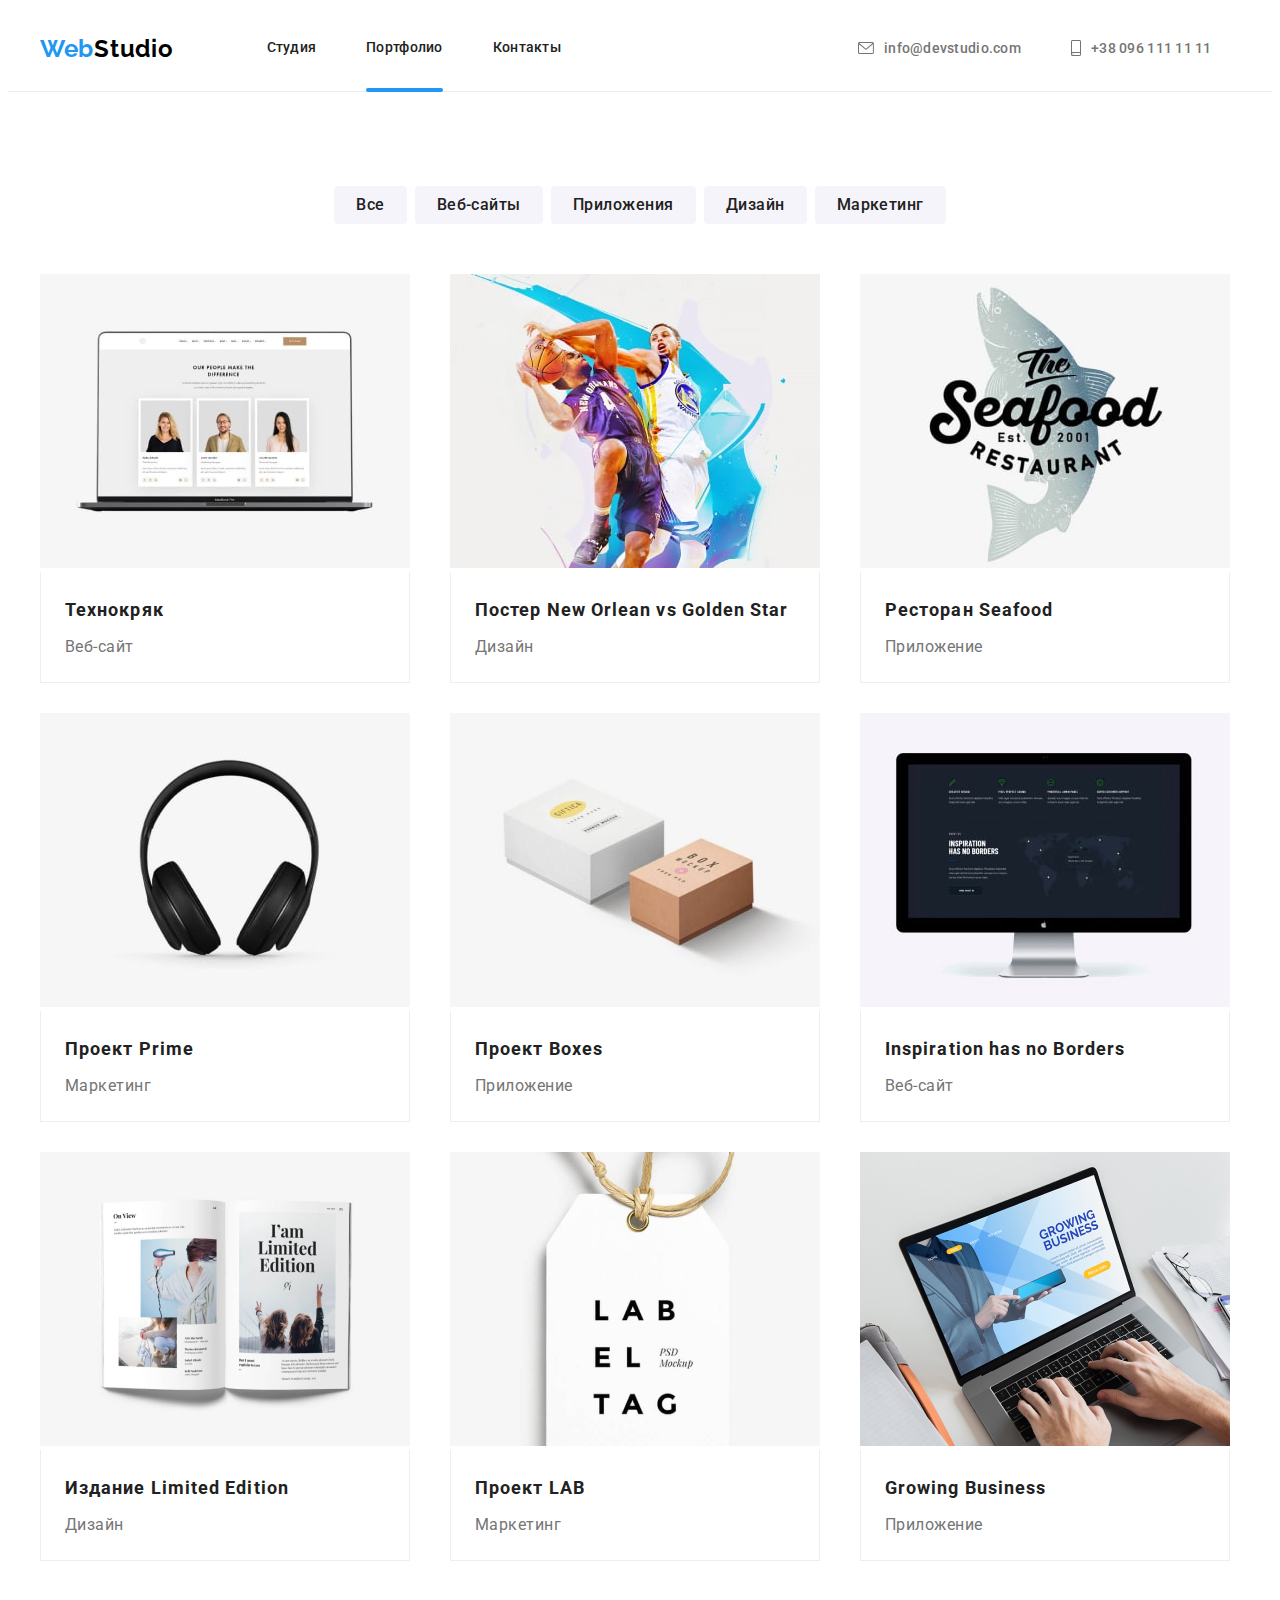
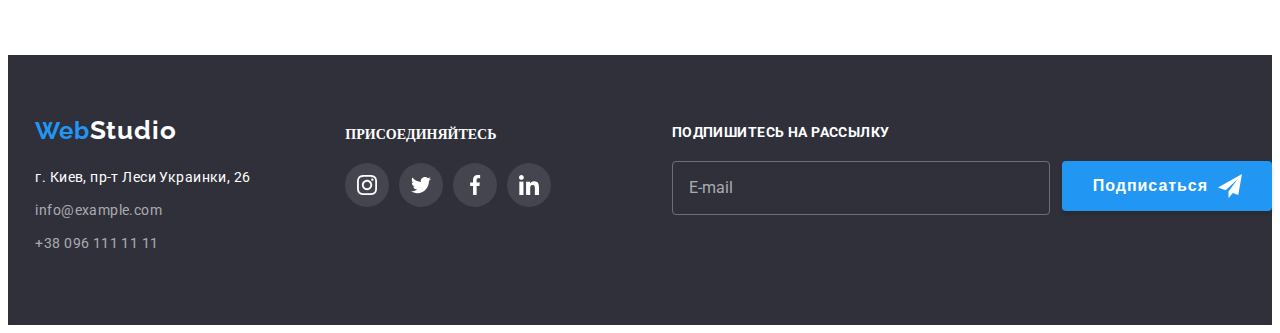
==== commit 6978cc92: "a" ====
--- a/portfolio.html
+++ b/portfolio.html
@@ -323,7 +323,7 @@
                                 </div>
                             </a>
                         </li>
-                        <li class="gallery__item aboba">
+                        <li class="gallery__item">
                             <a href="#" class="gallery__link link">
                                 <div class="gallery__wrap">
                             <picture>
@@ -334,8 +334,8 @@
                                 media="(min-width: 1200px)">
                                 <source 
                                 srcset="
-                                ./images/portfolio/portfolio9-tab-min.jpg 1x,
-                                ./images/portfolio/portfolio9-tab-2x-min.jpg 2x"
+                                ./images/portfolio/portfolio9-tab.jpg 1x,
+                                ./images/portfolio/portfolio9-tab-2x.jpg 2x"
                                 media="(min-width: 768px)">
                                 <source 
                                 srcset="
--- a/css/poftfoliou.min.css
+++ b/css/poftfoliou.min.css
@@ -1 +1 @@
-.header{background-color:#fff;border-bottom:1px solid #ececec}.header__wrap{display:-webkit-box;display:-ms-flexbox;display:flex;-webkit-box-align:center;-ms-flex-align:center;align-items:center}.header-list__item:not(:last-child){margin-right:50px}.nav{display:none}@media screen and (min-width: 768px){.nav{display:-webkit-box;display:-ms-flexbox;display:flex;-webkit-box-orient:horizontal;-webkit-box-direction:normal;-ms-flex-direction:row;flex-direction:row;width:100%}}@media screen and (min-width: 768px){.header-list{display:-webkit-box;display:-ms-flexbox;display:flex;margin-left:88px}}@media screen and (min-width: 1200px){.header-list{margin-left:93px}}.active::after{content:"";display:block;position:relative;bottom:-32px;height:4px;border-radius:2px;background-color:#2196f3}.header-hero__link{display:block;padding-top:32px;padding-bottom:31px;font-family:"Roboto";font-style:normal;font-weight:500;font-size:14px;line-height:1.14;letter-spacing:.02em;color:#212121;-webkit-transition-duration:250ms;transition-duration:250ms;-webkit-transition-timing-function:cubic-bezier(0.4, 0, 0.2, 1);transition-timing-function:cubic-bezier(0.4, 0, 0.2, 1)}.header-hero__link:hover{color:#2196f3}.header-hero__link:focus{color:#2196f3}.connect__link{-webkit-box-pack:center;-ms-flex-pack:center;justify-content:center;-webkit-box-align:center;-ms-flex-align:center;align-items:center;display:-webkit-box;display:-ms-flexbox;display:flex;font-family:"Roboto";font-style:normal;font-weight:500;font-size:12px;line-height:1.17px;letter-spacing:.02em;color:#757575;-webkit-transition-duration:250ms;transition-duration:250ms;-webkit-transition-timing-function:cubic-bezier(0.4, 0, 0.2, 1);transition-timing-function:cubic-bezier(0.4, 0, 0.2, 1)}@media screen and (min-width: 1200px){.connect__link{padding-top:32px;padding-bottom:32px;font-size:14px;line-height:16px}}.connect__link:hover{color:#2196f3}.connect__link:focus{color:#2196f3}.connect{display:block;padding-top:21px;margin-left:auto}@media screen and (min-width: 1200px){.connect{width:100%;display:-webkit-box;display:-ms-flexbox;display:flex;margin-left:297px;padding-top:0}}.connect__contacts{margin-bottom:10px}@media screen and (min-width: 1200px){.connect__contacts{margin-bottom:0}.connect__contacts:not(:last-child){margin-right:50px}}.connect__icon{margin-right:8px;fill:currentColor;vertical-align:middle}@media screen and (min-width: 1200px){.connect__icon{margin-right:10px}}.logo{padding-top:16px;padding-bottom:16px;font-family:"Raleway";font-style:normal;font-weight:700;font-size:24px;line-height:1.16;letter-spacing:.03em;margin-right:auto}@media screen and (min-width: 1200px){.logo{margin-right:0;font-weight:700;font-size:24px;line-height:1.19;letter-spacing:.03em}}.logo-start{color:#2196f3}.logo-end{color:#000}.works{padding-top:60px;padding-bottom:60px}.works__btn:hover,.works__btn:focus{background:#2196f3;color:#fff;-webkit-box-shadow:0px 3px 1px rgba(0,0,0,.1),0px 1px 2px rgba(0,0,0,.08),0px 2px 2px rgba(0,0,0,.12);box-shadow:0px 3px 1px rgba(0,0,0,.1),0px 1px 2px rgba(0,0,0,.08),0px 2px 2px rgba(0,0,0,.12)}@media screen and (min-width: 1200px){.works{padding-top:94px;padding-bottom:94px}}.works__list{display:-webkit-box;display:-ms-flexbox;display:flex;-ms-flex-wrap:wrap;flex-wrap:wrap;margin-bottom:25px}@media screen and (min-width: 768px){.works__list{margin-bottom:30px;-webkit-box-pack:center;-ms-flex-pack:center;justify-content:center}}@media screen and (min-width: 1200px){.works__list{margin-bottom:50px}}.works__item{margin-bottom:15px}@media screen and (min-width: 768px){.works__item{margin-bottom:0}}.works__item:not(:last-child){margin-right:8px}.works__btn{-webkit-transition-duration:250ms;transition-duration:250ms;-webkit-transition-timing-function:cubic-bezier(0.4, 0, 0.2, 1);transition-timing-function:cubic-bezier(0.4, 0, 0.2, 1);padding-top:6px;padding-right:22px;padding-bottom:6px;padding-left:22px;border-radius:4px;border:#f5f4fa;font-family:"Roboto";font-style:normal;font-weight:500;font-size:16px;line-height:1.62;text-align:center;letter-spacing:.03em;cursor:pointer;background:#f5f4fa;color:#212121}.gallery{margin-bottom:-30px}.gallery__link:hover,.gallery__link:focus{display:block;-webkit-box-shadow:0px 1px 1px rgba(0,0,0,.12),0px 4px 4px rgba(0,0,0,.06),1px 4px 6px rgba(0,0,0,.16);box-shadow:0px 1px 1px rgba(0,0,0,.12),0px 4px 4px rgba(0,0,0,.06),1px 4px 6px rgba(0,0,0,.16)}@media screen and (min-width: 768px){.gallery{display:-webkit-box;display:-ms-flexbox;display:flex;-ms-flex-wrap:wrap;flex-wrap:wrap;margin-right:-30px}}.gallery__item{max-width:450px;margin-bottom:30px}@media screen and (min-width: 768px){.gallery__item{-ms-flex-preferred-size:calc(50% - 30px);flex-basis:calc(50% - 30px);margin-right:30px;display:-webkit-box;display:-ms-flexbox;display:flex}}@media screen and (min-width: 1200px){.gallery__item{-ms-flex-preferred-size:calc(33.3333333333% - 30px);flex-basis:calc(33.3333333333% - 30px)}}.gallery__link{-webkit-transition-duration:250ms;transition-duration:250ms;-webkit-transition-timing-function:cubic-bezier(0.4, 0, 0.2, 1);transition-timing-function:cubic-bezier(0.4, 0, 0.2, 1)}@media screen and (min-width: 768px){.gallery__link{display:-webkit-box;display:-ms-flexbox;display:flex;-webkit-box-orient:vertical;-webkit-box-direction:normal;-ms-flex-direction:column;flex-direction:column}}.gallery__wrap{position:relative;overflow:hidden}.gallery__cover-text{-webkit-transform:translateY(101%);transform:translateY(101%);-webkit-transition-duration:250ms;transition-duration:250ms;-webkit-transition-timing-function:cubic-bezier(0.4, 0, 0.2, 1);transition-timing-function:cubic-bezier(0.4, 0, 0.2, 1);position:absolute;top:0;left:0;height:294px;padding-top:39px;padding-right:24px;padding-bottom:29px;padding-left:24px;font-family:"Roboto";font-style:normal;font-weight:400;font-size:18px;line-height:1.56;letter-spacing:.03em;background-color:rgba(33,150,243,.9);color:#fff}.gallery__link:hover .gallery__cover-text,.gallery__link:focus .gallery__cover-text{-webkit-transform:translateY(0);transform:translateY(0)}@media screen and (max-width: 380px){.gallery__cover-text{padding-top:29px;padding-bottom:29px}}@media screen and (min-width: 768px){.gallery__cover-text{padding-top:49px;padding-bottom:77px}}@media screen and (min-width: 1200px){.gallery__cover-text{padding-top:63px;padding-bottom:63px}}.gallery__ptext{padding-top:20px;padding-right:24px;padding-bottom:20px;padding-left:24px;border-right:1px solid #eee;border-bottom:1px solid #eee;border-left:1px solid #eee;-webkit-box-flex:1;-ms-flex-positive:1;flex-grow:1}.gallery__capt{color:#212121;font-family:"Roboto";font-style:normal;font-weight:700;font-size:18px;line-height:2;letter-spacing:.06em;margin-bottom:4px}.gallery__text{color:#757575;font-family:"Roboto";font-style:normal;font-weight:400;font-size:16px;line-height:1.88;letter-spacing:.03em}.footer{background:#2f303a;padding-top:60px;padding-bottom:60px}@media screen and (min-width: 768px){.footer-flex{display:-webkit-box;display:-ms-flexbox;display:flex;-webkit-box-align:baseline;-ms-flex-align:baseline;align-items:baseline;-ms-flex-pack:distribute;justify-content:space-around;margin-bottom:60px}}@media screen and (min-width: 1200px){.footer-flex{display:-webkit-box;display:-ms-flexbox;display:flex;-webkit-box-align:baseline;-ms-flex-align:baseline;align-items:baseline;margin-bottom:0}}@media screen and (min-width: 1200px){.footer-wrap{display:-webkit-box;display:-ms-flexbox;display:flex}}.footer-logo{display:block;margin-bottom:20px;text-align:center}@media screen and (min-width: 1200px){.footer-logo{text-align:left}}.footer-position{font-family:"Roboto";font-style:normal;font-weight:400;font-size:14px;line-height:1.71;letter-spacing:.03em;color:#fff;display:block;text-align:center}@media screen and (min-width: 1200px){.footer-position{text-align:left}}@media screen and (min-width: 768px)and (max-width: 1199px){.footer-item:not(:last-child){margin-bottom:8px}}@media screen and (min-width: 1200px){.footer-item{display:block;margin-bottom:9px}}.footer-link{font-family:"Roboto";font-style:normal;font-weight:400;font-size:14px;line-height:1.71;letter-spacing:.03em;color:rgba(255,255,255,.6);text-align:center;display:block}@media screen and (min-width: 1200px){.footer-link{text-align:left}}.join{margin-top:60px;margin-bottom:60px}@media screen and (min-width: 768px){.join{margin-top:0;margin-bottom:0}}@media screen and (min-width: 1200px){.join{margin-left:70px}}.join-title{font-size:14px;line-height:1.14;text-transform:uppercase;color:#fff;margin-bottom:20px;text-align:center}@media screen and (min-width: 1200px){.join-title{text-align:left}}.join-list{display:-webkit-box;display:-ms-flexbox;display:flex;-webkit-box-pack:center;-ms-flex-pack:center;justify-content:center;-webkit-box-align:center;-ms-flex-align:center;align-items:center}.join-item+.join-item{margin-left:10px}.join-link{width:44px;height:44px;background-color:rgba(255,255,255,.1);border-radius:50%;display:-webkit-box;display:-ms-flexbox;display:flex;-webkit-box-pack:center;-ms-flex-pack:center;justify-content:center;-webkit-box-align:center;-ms-flex-align:center;align-items:center;fill:#fff;-webkit-transition-duration:250ms;transition-duration:250ms;-webkit-transition-timing-function:cubic-bezier(0.4, 0, 0.2, 1);transition-timing-function:cubic-bezier(0.4, 0, 0.2, 1)}.join-link:hover{background-color:#2196f3}.join-link:focus{background-color:#2196f3}@media screen and (min-width: 1200px){.subscribe{margin-left:93px;padding-top:10px}}.subscribe-title{display:block;font-family:"Roboto";font-style:normal;font-weight:700;font-size:14px;line-height:1.14;letter-spacing:.03em;text-transform:uppercase;color:#fff;margin-bottom:20px;text-align:center}@media screen and (min-width: 1200px){.subscribe-title{text-align:left;display:-webkit-box;display:-ms-flexbox;display:flex}}.subscribe-cont{display:block}@media screen and (min-width: 1200px){.subscribe-cont{display:-webkit-box;display:-ms-flexbox;display:flex}}.subscribe-input{width:100%;height:50px;background-color:rgba(0,0,0,0);outline:none;border:1px solid rgba(255,255,255,.3);border-radius:4px;color:rgba(255,255,255,.6);margin-bottom:20px}.subscribe-input::-webkit-input-placeholder{font-family:"Roboto";font-style:normal;font-weight:400;font-size:16px;line-height:1.25;color:rgba(255,255,255,.6)}.subscribe-input::-moz-placeholder{font-family:"Roboto";font-style:normal;font-weight:400;font-size:16px;line-height:1.25;color:rgba(255,255,255,.6)}.subscribe-input:-ms-input-placeholder{font-family:"Roboto";font-style:normal;font-weight:400;font-size:16px;line-height:1.25;color:rgba(255,255,255,.6)}.subscribe-input::-ms-input-placeholder{font-family:"Roboto";font-style:normal;font-weight:400;font-size:16px;line-height:1.25;color:rgba(255,255,255,.6)}.subscribe-input::placeholder{font-family:"Roboto";font-style:normal;font-weight:400;font-size:16px;line-height:1.25;color:rgba(255,255,255,.6)}@media screen and (min-width: 768px){.subscribe-input{display:block;width:450px;margin-left:auto;margin-right:auto}}@media screen and (min-width: 1200px){.subscribe-input{display:inline;padding-left:16px;width:358px}}.subscribe-btn{display:block;margin-left:auto;margin-right:auto;padding-left:29px;padding-right:28px;padding-top:10px;padding-bottom:10px;background:#2196f3;color:#fff;font-weight:700;font-size:16px;line-height:1.87;letter-spacing:.06em;cursor:pointer;border-color:rgba(0,0,0,0);border-radius:4px;fill:#fff;-webkit-box-shadow:0px 4px 4px rgba(0,0,0,.15);box-shadow:0px 4px 4px rgba(0,0,0,.15)}@media screen and (min-width: 1200px){.subscribe-btn{height:50px;display:-webkit-box;display:-ms-flexbox;display:flex;-webkit-box-pack:center;-ms-flex-pack:center;justify-content:center;-webkit-box-align:center;-ms-flex-align:center;align-items:center;margin-left:12px}}.subscribe-send{vertical-align:middle}@media screen and (min-width: 1200px){.subscribe-send{margin-left:10px}}.logo-footer-start{font-family:"Raleway";font-style:normal;font-weight:700;font-size:24px;line-height:1.17;text-align:center;letter-spacing:.03em;color:#2196f3}.logo-footer-end{font-family:"Raleway";font-style:normal;font-weight:700;font-size:26px;line-height:1.19;letter-spacing:.03em;color:#fff}.list{list-style:none}.link{text-decoration:none}h1,h2,h3,h4,h5,h6,p,ul{margin:0;padding:0}.menu__button,.mob-menu__button{display:-webkit-inline-box;display:-ms-inline-flexbox;display:inline-flex;margin:0;padding:0;border:none;background-color:rgba(0,0,0,0);cursor:pointer}.menu__button:hover,.menu__button:focus,.mob-menu__button:hover,.mob-menu__button:focus{fill:#2196f3}@media screen and (min-width: 768px){.menu__button,.mob-menu__button{display:none}}.mob-menu{position:fixed;z-index:2;top:0;left:0;width:100vw;height:100vh;padding:48px 40px;background-color:#fff}.mob-menu .container{display:-webkit-box;display:-ms-flexbox;display:flex;-webkit-box-orient:vertical;-webkit-box-direction:normal;-ms-flex-direction:column;flex-direction:column;height:100%;-webkit-box-pack:justify;-ms-flex-pack:justify;justify-content:space-between;overflow:auto}@media screen and (min-width: 768px){.mob-menu{display:none}}.mob-menu__button{position:absolute;top:10px;right:15px}.mob-menu__item+.mob-menu__item{margin-top:32px}.mob-menu__link{font-family:"Roboto";font-style:normal;font-weight:500;font-size:40px;line-height:1.175;letter-spacing:.02em;color:#212121}.mob-menu__link:hover,.mob-menu__link:focus{color:#2196f3}@media screen and (orientation: landscape){.mob-menu__bottom{margin-top:40px}}.mob-menu-contacts__item+.mob-menu-contacts__item{margin-top:15px}.mob-menu-contacts__link{-webkit-transition-duration:250ms;transition-duration:250ms;-webkit-transition-timing-function:cubic-bezier(0.4, 0, 0.2, 1);transition-timing-function:cubic-bezier(0.4, 0, 0.2, 1);font-family:"Roboto";font-style:normal;font-weight:500;font-size:24px;line-height:28px;letter-spacing:.02em;color:#757575}.mob-menu-contacts__link:hover,.mob-menu-contacts__link:focus{color:#2196f3;font-family:"Roboto";font-style:normal;font-weight:500;font-size:34px;line-height:40px;letter-spacing:.02em}.mob-menu-soc__list{display:-webkit-box;display:-ms-flexbox;display:flex;-ms-flex-wrap:wrap;flex-wrap:wrap;margin-top:64px}@media screen and (orientation: landscape){.mob-menu-soc__list{-webkit-box-pack:space-evenly;-ms-flex-pack:space-evenly;justify-content:space-evenly}}@media screen and (max-width: 479px){.mob-menu-soc__list{-ms-flex-pack:distribute;justify-content:space-around}}.mob-menu-soc__item:not(:last-child){margin-right:10px}@media screen and (max-width: 479px){.mob-menu-soc__item:not(:last-child){margin-right:5px}}.mob-menu-soc__link{color:#2196f3}.mob-menu-soc__link:hover,.mob-menu-soc__link:focus{color:#757575}.mob-menu-soc__link::after{content:"|";color:rgba(33,33,33,.2);margin-left:10px}@media screen and (max-width: 479px){.mob-menu-soc__link{margin-left:5px}}.is-hidden{opacity:0;pointer-events:none;visibility:hidden}.visually-hidden{position:absolute;white-space:nowrap;width:1px;height:1px;overflow:hidden;border:0;padding:0;clip:rect(0 0 0 0);-webkit-clip-path:inset(50%);clip-path:inset(50%);margin:-1px}/*# sourceMappingURL=poftfoliou.min.css.map */+.header{background-color:#fff;border-bottom:1px solid #ececec}.header__wrap{display:-webkit-box;display:-ms-flexbox;display:flex;-webkit-box-align:center;-ms-flex-align:center;align-items:center}.header-list__item:not(:last-child){margin-right:50px}.nav{display:none}@media screen and (min-width: 768px){.nav{display:-webkit-box;display:-ms-flexbox;display:flex;-webkit-box-orient:horizontal;-webkit-box-direction:normal;-ms-flex-direction:row;flex-direction:row;width:100%}}@media screen and (min-width: 768px){.header-list{display:-webkit-box;display:-ms-flexbox;display:flex;margin-left:88px}}@media screen and (min-width: 1200px){.header-list{margin-left:93px}}.active::after{content:"";display:block;position:relative;bottom:-32px;height:4px;border-radius:2px;background-color:#2196f3}.header-hero__link{display:block;padding-top:32px;padding-bottom:31px;font-family:"Roboto";font-style:normal;font-weight:500;font-size:14px;line-height:1.14;letter-spacing:.02em;color:#212121;-webkit-transition-duration:250ms;transition-duration:250ms;-webkit-transition-timing-function:cubic-bezier(0.4, 0, 0.2, 1);transition-timing-function:cubic-bezier(0.4, 0, 0.2, 1)}.header-hero__link:hover{color:#2196f3}.header-hero__link:focus{color:#2196f3}.connect__link{-webkit-box-pack:center;-ms-flex-pack:center;justify-content:center;-webkit-box-align:center;-ms-flex-align:center;align-items:center;display:-webkit-box;display:-ms-flexbox;display:flex;font-family:"Roboto";font-style:normal;font-weight:500;font-size:12px;line-height:1.17px;letter-spacing:.02em;color:#757575;-webkit-transition-duration:250ms;transition-duration:250ms;-webkit-transition-timing-function:cubic-bezier(0.4, 0, 0.2, 1);transition-timing-function:cubic-bezier(0.4, 0, 0.2, 1)}@media screen and (min-width: 1200px){.connect__link{padding-top:32px;padding-bottom:32px;font-size:14px;line-height:16px}}.connect__link:hover{color:#2196f3}.connect__link:focus{color:#2196f3}.connect{display:block;padding-top:21px;margin-left:auto}@media screen and (min-width: 1200px){.connect{width:100%;display:-webkit-box;display:-ms-flexbox;display:flex;margin-left:297px;padding-top:0}}.connect__contacts{margin-bottom:10px}@media screen and (min-width: 1200px){.connect__contacts{margin-bottom:0}.connect__contacts:not(:last-child){margin-right:50px}}.connect__icon{margin-right:8px;fill:currentColor;vertical-align:middle}@media screen and (min-width: 1200px){.connect__icon{margin-right:10px}}.logo{padding-top:16px;padding-bottom:16px;font-family:"Raleway";font-style:normal;font-weight:700;font-size:24px;line-height:1.16;letter-spacing:.03em;margin-right:auto}@media screen and (min-width: 1200px){.logo{margin-right:0;font-weight:700;font-size:24px;line-height:1.19;letter-spacing:.03em}}.logo-start{color:#2196f3}.logo-end{color:#000}.works{padding-top:60px;padding-bottom:60px}.works__btn:hover,.works__btn:focus{background:#2196f3;color:#fff;-webkit-box-shadow:0px 3px 1px rgba(0,0,0,.1),0px 1px 2px rgba(0,0,0,.08),0px 2px 2px rgba(0,0,0,.12);box-shadow:0px 3px 1px rgba(0,0,0,.1),0px 1px 2px rgba(0,0,0,.08),0px 2px 2px rgba(0,0,0,.12)}@media screen and (min-width: 1200px){.works{padding-top:94px;padding-bottom:94px}}.works__list{display:-webkit-box;display:-ms-flexbox;display:flex;-ms-flex-wrap:wrap;flex-wrap:wrap;margin-bottom:25px}@media screen and (min-width: 768px){.works__list{margin-bottom:30px;-webkit-box-pack:center;-ms-flex-pack:center;justify-content:center}}@media screen and (min-width: 1200px){.works__list{margin-bottom:50px}}.works__item{margin-bottom:15px}@media screen and (min-width: 768px){.works__item{margin-bottom:0}}.works__item:not(:last-child){margin-right:8px}.works__btn{-webkit-transition-duration:250ms;transition-duration:250ms;-webkit-transition-timing-function:cubic-bezier(0.4, 0, 0.2, 1);transition-timing-function:cubic-bezier(0.4, 0, 0.2, 1);padding-top:6px;padding-right:22px;padding-bottom:6px;padding-left:22px;border-radius:4px;border:#f5f4fa;font-family:"Roboto";font-style:normal;font-weight:500;font-size:16px;line-height:1.62;text-align:center;letter-spacing:.03em;cursor:pointer;background:#f5f4fa;color:#212121}.gallery{margin-bottom:-30px}.gallery__link:hover,.gallery__link:focus{display:block;-webkit-box-shadow:0px 1px 1px rgba(0,0,0,.12),0px 4px 4px rgba(0,0,0,.06),1px 4px 6px rgba(0,0,0,.16);box-shadow:0px 1px 1px rgba(0,0,0,.12),0px 4px 4px rgba(0,0,0,.06),1px 4px 6px rgba(0,0,0,.16)}@media screen and (min-width: 768px){.gallery{display:-webkit-box;display:-ms-flexbox;display:flex;-ms-flex-wrap:wrap;flex-wrap:wrap;margin-right:-30px}}.gallery__item{max-width:450px;margin-bottom:30px}@media screen and (min-width: 768px){.gallery__item{-ms-flex-preferred-size:calc(50% - 30px);flex-basis:calc(50% - 30px);margin-right:30px;display:-webkit-box;display:-ms-flexbox;display:flex}}@media screen and (min-width: 1200px){.gallery__item{-ms-flex-preferred-size:calc(33.3333333333% - 30px);flex-basis:calc(33.3333333333% - 30px)}}.gallery__link{-webkit-transition-duration:250ms;transition-duration:250ms;-webkit-transition-timing-function:cubic-bezier(0.4, 0, 0.2, 1);transition-timing-function:cubic-bezier(0.4, 0, 0.2, 1)}@media screen and (min-width: 768px){.gallery__link{display:-webkit-box;display:-ms-flexbox;display:flex;-webkit-box-orient:vertical;-webkit-box-direction:normal;-ms-flex-direction:column;flex-direction:column}}.gallery__wrap{position:relative;overflow:hidden}.gallery__cover-text{-webkit-transform:translateY(101%);transform:translateY(101%);-webkit-transition-duration:250ms;transition-duration:250ms;-webkit-transition-timing-function:cubic-bezier(0.4, 0, 0.2, 1);transition-timing-function:cubic-bezier(0.4, 0, 0.2, 1);position:absolute;top:0;left:0;height:294px;padding-top:39px;padding-right:24px;padding-bottom:29px;padding-left:24px;font-family:"Roboto";font-style:normal;font-weight:400;font-size:18px;line-height:1.56;letter-spacing:.03em;background-color:rgba(33,150,243,.9);color:#fff}.gallery__link:hover .gallery__cover-text,.gallery__link:focus .gallery__cover-text{-webkit-transform:translateY(0);transform:translateY(0)}@media screen and (max-width: 380px){.gallery__cover-text{padding-top:29px;padding-bottom:29px}}@media screen and (min-width: 768px){.gallery__cover-text{padding-top:49px;padding-bottom:77px}}@media screen and (min-width: 1200px){.gallery__cover-text{padding-top:63px;padding-bottom:63px}}.gallery__ptext{padding-top:20px;padding-right:24px;padding-bottom:20px;padding-left:24px;border-right:1px solid #eee;border-bottom:1px solid #eee;border-left:1px solid #eee;-webkit-box-flex:1;-ms-flex-positive:1;flex-grow:1}.gallery__capt{color:#212121;font-family:"Roboto";font-style:normal;font-weight:700;font-size:18px;line-height:2;letter-spacing:.06em;margin-bottom:4px}.gallery__text{color:#757575;font-family:"Roboto";font-style:normal;font-weight:400;font-size:16px;line-height:1.88;letter-spacing:.03em}.footer{background:#2f303a;padding-top:60px;padding-bottom:60px}@media screen and (min-width: 768px){.footer-flex{display:-webkit-box;display:-ms-flexbox;display:flex;-webkit-box-align:baseline;-ms-flex-align:baseline;align-items:baseline;-ms-flex-pack:distribute;justify-content:space-around;margin-bottom:60px}}@media screen and (min-width: 1200px){.footer-flex{display:-webkit-box;display:-ms-flexbox;display:flex;-webkit-box-align:baseline;-ms-flex-align:baseline;align-items:baseline;margin-bottom:0}}@media screen and (min-width: 1200px){.footer-wrap{display:-webkit-box;display:-ms-flexbox;display:flex}}.footer-logo{display:block;margin-bottom:20px;text-align:center}@media screen and (min-width: 1200px){.footer-logo{text-align:left}}.footer-position{font-family:"Roboto";font-style:normal;font-weight:400;font-size:14px;line-height:1.71;letter-spacing:.03em;color:#fff;display:block;text-align:center}@media screen and (min-width: 1200px){.footer-position{text-align:left}}@media screen and (min-width: 768px)and (max-width: 1199px){.footer-item:not(:last-child){margin-bottom:8px}}@media screen and (min-width: 1200px){.footer-item{display:block;margin-bottom:9px}}.footer-link{font-family:"Roboto";font-style:normal;font-weight:400;font-size:14px;line-height:1.71;letter-spacing:.03em;color:rgba(255,255,255,.6);text-align:center;display:block}@media screen and (min-width: 1200px){.footer-link{text-align:left}}.join{margin-top:60px;margin-bottom:60px}@media screen and (min-width: 768px){.join{margin-top:0;margin-bottom:0}}@media screen and (min-width: 1200px){.join{margin-left:70px}}.join-title{font-size:14px;line-height:1.14;text-transform:uppercase;color:#fff;margin-bottom:20px;text-align:center}@media screen and (min-width: 1200px){.join-title{text-align:left}}.join-list{display:-webkit-box;display:-ms-flexbox;display:flex;-webkit-box-pack:center;-ms-flex-pack:center;justify-content:center;-webkit-box-align:center;-ms-flex-align:center;align-items:center}.join-item+.join-item{margin-left:10px}.join-link{width:44px;height:44px;background-color:rgba(255,255,255,.1);border-radius:50%;display:-webkit-box;display:-ms-flexbox;display:flex;-webkit-box-pack:center;-ms-flex-pack:center;justify-content:center;-webkit-box-align:center;-ms-flex-align:center;align-items:center;fill:#fff;-webkit-transition-duration:250ms;transition-duration:250ms;-webkit-transition-timing-function:cubic-bezier(0.4, 0, 0.2, 1);transition-timing-function:cubic-bezier(0.4, 0, 0.2, 1)}.join-link:hover{background-color:#2196f3}.join-link:focus{background-color:#2196f3}@media screen and (min-width: 1200px){.subscribe{margin-left:93px;padding-top:10px}}.subscribe-title{display:block;font-family:"Roboto";font-style:normal;font-weight:700;font-size:14px;line-height:1.14;letter-spacing:.03em;text-transform:uppercase;color:#fff;margin-bottom:20px;text-align:center}@media screen and (min-width: 1200px){.subscribe-title{text-align:left;display:-webkit-box;display:-ms-flexbox;display:flex}}.subscribe-cont{display:block}@media screen and (min-width: 1200px){.subscribe-cont{display:-webkit-box;display:-ms-flexbox;display:flex}}.subscribe-input{width:100%;height:50px;background-color:rgba(0,0,0,0);outline:none;border:1px solid rgba(255,255,255,.3);border-radius:4px;color:rgba(255,255,255,.6);margin-bottom:20px}.subscribe-input::-webkit-input-placeholder{font-family:"Roboto";font-style:normal;font-weight:400;font-size:16px;line-height:1.25;color:rgba(255,255,255,.6)}.subscribe-input::-moz-placeholder{font-family:"Roboto";font-style:normal;font-weight:400;font-size:16px;line-height:1.25;color:rgba(255,255,255,.6)}.subscribe-input:-ms-input-placeholder{font-family:"Roboto";font-style:normal;font-weight:400;font-size:16px;line-height:1.25;color:rgba(255,255,255,.6)}.subscribe-input::-ms-input-placeholder{font-family:"Roboto";font-style:normal;font-weight:400;font-size:16px;line-height:1.25;color:rgba(255,255,255,.6)}.subscribe-input::placeholder{font-family:"Roboto";font-style:normal;font-weight:400;font-size:16px;line-height:1.25;color:rgba(255,255,255,.6)}@media screen and (min-width: 768px){.subscribe-input{display:block;width:450px;margin-left:auto;margin-right:auto}}@media screen and (min-width: 1200px){.subscribe-input{display:inline;padding-left:16px;width:358px}}.subscribe-btn{display:block;margin-left:auto;margin-right:auto;padding-left:29px;padding-right:28px;padding-top:10px;padding-bottom:10px;background:#2196f3;color:#fff;font-weight:700;font-size:16px;line-height:1.87;letter-spacing:.06em;cursor:pointer;border-color:rgba(0,0,0,0);border-radius:4px;fill:#fff;-webkit-box-shadow:0px 4px 4px rgba(0,0,0,.15);box-shadow:0px 4px 4px rgba(0,0,0,.15)}@media screen and (min-width: 1200px){.subscribe-btn{height:50px;display:-webkit-box;display:-ms-flexbox;display:flex;-webkit-box-pack:center;-ms-flex-pack:center;justify-content:center;-webkit-box-align:center;-ms-flex-align:center;align-items:center;margin-left:12px}}.subscribe-send{vertical-align:middle}@media screen and (min-width: 1200px){.subscribe-send{margin-left:10px}}.logo-footer-start{font-family:"Raleway";font-style:normal;font-weight:700;font-size:24px;line-height:1.17;text-align:center;letter-spacing:.03em;color:#2196f3}.logo-footer-end{font-family:"Raleway";font-style:normal;font-weight:700;font-size:26px;line-height:1.19;letter-spacing:.03em;color:#fff}.list{list-style:none}.link{text-decoration:none}h1,h2,h3,h4,h5,h6,p,ul{margin:0;padding:0}.menu__button,.mob-menu__button{display:-webkit-inline-box;display:-ms-inline-flexbox;display:inline-flex;margin:0;padding:0;border:none;background-color:rgba(0,0,0,0);cursor:pointer}.menu__button:hover,.menu__button:focus,.mob-menu__button:hover,.mob-menu__button:focus{fill:#2196f3}@media screen and (min-width: 768px){.menu__button,.mob-menu__button{display:none}}.mob-menu{position:fixed;z-index:2;top:0;left:0;width:100vw;height:100vh;padding:48px 40px;background-color:#fff}.mob-menu .container{display:-webkit-box;display:-ms-flexbox;display:flex;-webkit-box-orient:vertical;-webkit-box-direction:normal;-ms-flex-direction:column;flex-direction:column;height:100%;-webkit-box-pack:justify;-ms-flex-pack:justify;justify-content:space-between;overflow:auto}@media screen and (min-width: 768px){.mob-menu{display:none}}.mob-menu__button{position:absolute;top:10px;right:15px}.mob-menu__item+.mob-menu__item{margin-top:32px}.mob-menu__link{font-family:"Roboto";font-style:normal;font-weight:500;font-size:40px;line-height:1.175;letter-spacing:.02em;color:#212121}.mob-menu__link:hover,.mob-menu__link:focus{color:#2196f3}@media screen and (orientation: landscape){.mob-menu__bottom{margin-top:40px}}.mob-menu-contacts__item+.mob-menu-contacts__item{margin-top:15px}.mob-menu-contacts__link{-webkit-transition-duration:250ms;transition-duration:250ms;-webkit-transition-timing-function:cubic-bezier(0.4, 0, 0.2, 1);transition-timing-function:cubic-bezier(0.4, 0, 0.2, 1);font-family:"Roboto";font-style:normal;font-weight:500;font-size:24px;line-height:28px;letter-spacing:.02em;color:#757575}.mob-menu-contacts__link:hover,.mob-menu-contacts__link:focus{color:#2196f3;font-family:"Roboto";font-style:normal;font-weight:500;font-size:34px;line-height:40px;letter-spacing:.02em}.mob-menu-soc__list{display:-webkit-box;display:-ms-flexbox;display:flex;-ms-flex-wrap:wrap;flex-wrap:wrap;margin-top:64px}@media screen and (orientation: landscape){.mob-menu-soc__list{-webkit-box-pack:space-evenly;-ms-flex-pack:space-evenly;justify-content:space-evenly}}@media screen and (max-width: 479px){.mob-menu-soc__list{-ms-flex-pack:distribute;justify-content:space-around}}.mob-menu-soc__item:not(:last-child){margin-right:10px}@media screen and (max-width: 479px){.mob-menu-soc__item:not(:last-child){margin-right:5px}}.mob-menu-soc__link{color:#2196f3}.mob-menu-soc__link:hover,.mob-menu-soc__link:focus{color:#757575}.mob-menu-soc__link::after{content:"|";color:rgba(33,33,33,.2);margin-left:10px}@media screen and (max-width: 479px){.mob-menu-soc__link{margin-left:5px}}.is-hidden{opacity:0;pointer-events:none;visibility:hidden}.visually-hidden{position:absolute;white-space:nowrap;width:1px;height:1px;overflow:hidden;border:0;padding:0;clip:rect(0 0 0 0);-webkit-clip-path:inset(50%);clip-path:inset(50%);margin:-1px}.container{width:100%;padding-left:15px;padding-right:15px;margin-left:auto;margin-right:auto}@media screen and (min-width: 480px){.container{width:480px}}@media screen and (min-width: 768px){.container{width:768px}}@media screen and (min-width: 1200px){.container{width:1200px}}/*# sourceMappingURL=poftfoliou.min.css.map */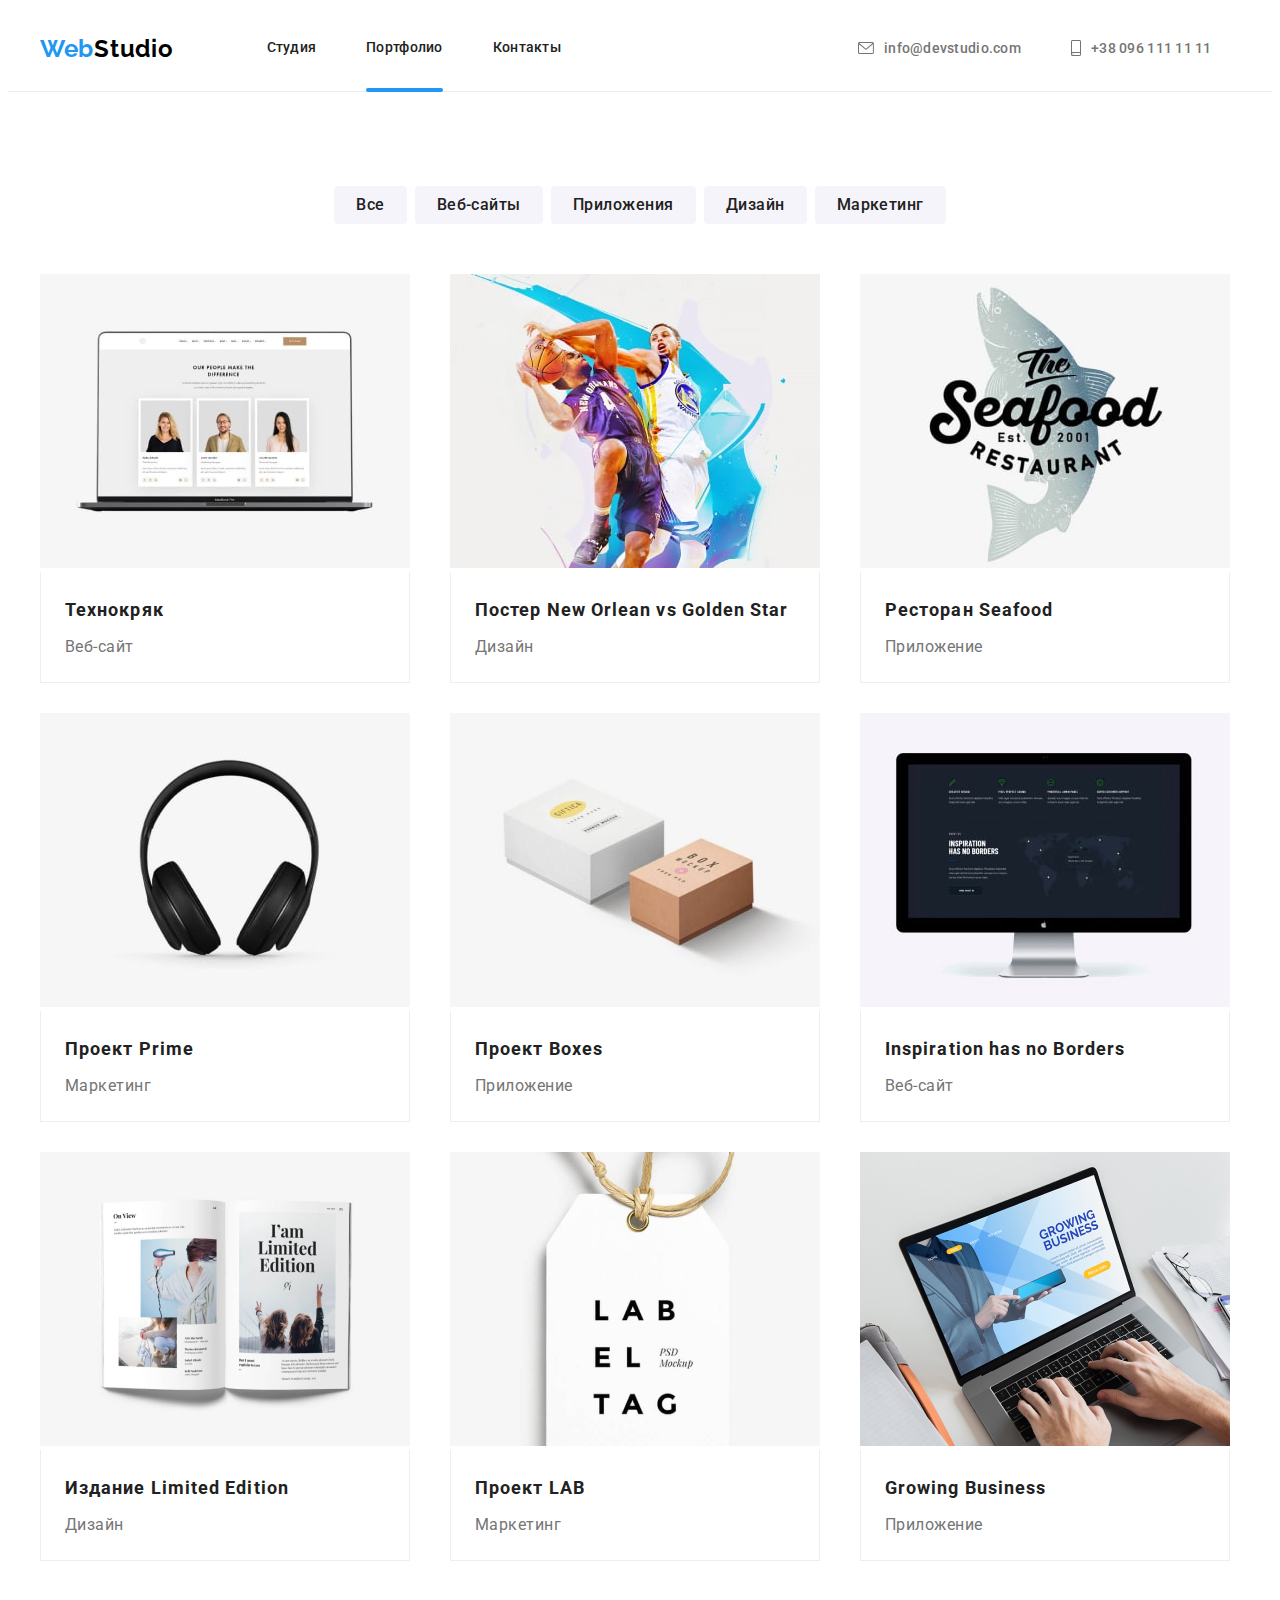
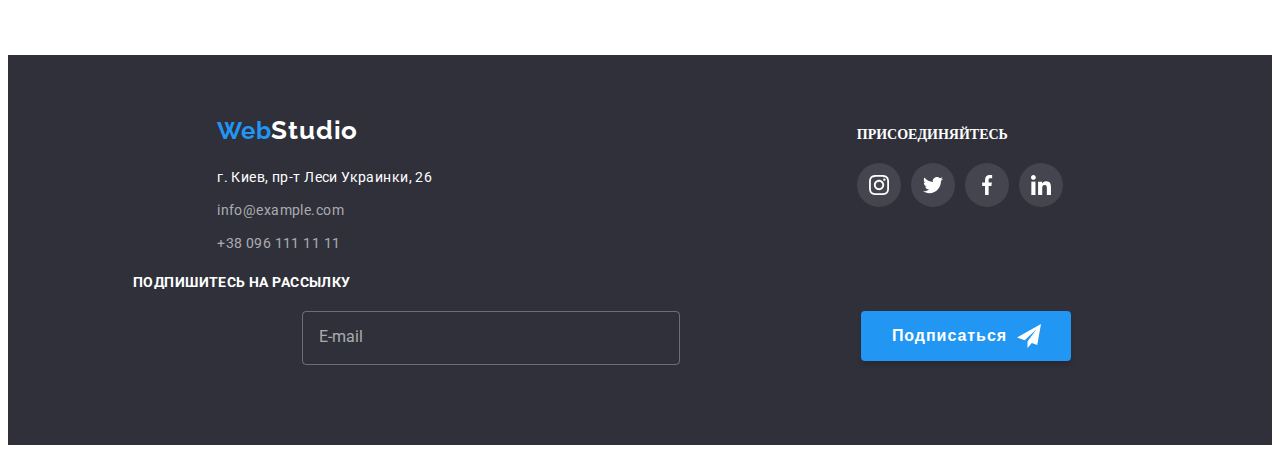
==== commit 4c34d2ef: "a" ====
--- a/portfolio.html
+++ b/portfolio.html
@@ -358,51 +358,52 @@
         </main>
         <footer class="footer">
             <div class="footer-wrap">
-            <div class="container footer-flex">
-                <div>
-                    <a href="" class="footer-logo link"><span class="logo-footer-start">Web</span><span class="logo-footer-end">Studio</span></a>
-                    <address>
-                        <ul class="footer-list list">
-                            <li class="footer-item"><a href="https://goo.gl/maps/usRxasDixCcgagAA9" target="_blank" class="footer-position link">г. Киев, пр-т Леси Украинки, 26</a></li>
-                            <li class="footer-item"><a href="mailto:info@example.com" class="footer-link link">info@example.com</a></li>
-                            <li class="footer-item"><a href="tel:+38-096-111-11-11" class="footer-link link">+38 096 111 11 11</a></li>
-                        </ul> 
-                    </address>
+            <div class="container">
+                <div class="footer-flex">
+                    <div>
+                        <a href="" class="footer-logo link"><span class="logo-footer-start">Web</span><span class="logo-footer-end">Studio</span></a>
+                        <address>
+                            <ul class="footer-list list">
+                                <li class="footer-item"><a href="https://goo.gl/maps/usRxasDixCcgagAA9" target="_blank" class="footer-position link">г. Киев, пр-т Леси Украинки, 26</a></li>
+                                <li class="footer-item"><a href="mailto:info@example.com" class="footer-link link">info@example.com</a></li>
+                                <li class="footer-item"><a href="tel:+38-096-111-11-11" class="footer-link link">+38 096 111 11 11</a></li>
+                            </ul> 
+                        </address>
+                    </div>
+                    <div class="join">
+                        <h2 class="join-title">присоединяйтесь</h2>
+                        <ul class="join-list list">
+                            <li class="join-item">
+                                <a href="" class="join-link link">
+                                    <svg class="join-icon" width="20" height="20">
+                                        <use href="./images/icons/symbol-defs.svg#icon-instagram"></use>
+                                    </svg>
+                                </a>
+                            </li>
+                            <li class="join-item" >
+                                <a href="" class="join-link link">
+                                    <svg class="join-icon" width="20" height="20">
+                                        <use href="./images/icons/symbol-defs.svg#icon-twitter"></use>
+                                    </svg>
+                                </a>
+                            </li>
+                            <li class="join-item">
+                                <a href="" class="join-link link">
+                                    <svg class="join-icon" width="20" height="20">
+                                        <use href="./images/icons/symbol-defs.svg#icon-facebook"></use>
+                                    </svg>
+                                </a>
+                            </li>
+                            <li class="join-item">
+                                <a href="" class="join-link link">
+                                    <svg class="join-icon" width="20" height="20">
+                                        <use href="./images/icons/symbol-defs.svg#icon-linkedin"></use>
+                                    </svg>
+                                </a>
+                            </li>
+                        </ul>
                 </div>
-                <div class="join">
-                    <h2 class="join-title">присоединяйтесь</h2>
-                    <ul class="join-list list">
-                        <li class="join-item">
-                            <a href="" class="join-link link">
-                                <svg class="join-icon" width="20" height="20">
-                                    <use href="./images/icons/symbol-defs.svg#icon-instagram"></use>
-                                </svg>
-                            </a>
-                        </li>
-                        <li class="join-item" >
-                            <a href="" class="join-link link">
-                                <svg class="join-icon" width="20" height="20">
-                                    <use href="./images/icons/symbol-defs.svg#icon-twitter"></use>
-                                </svg>
-                            </a>
-                        </li>
-                        <li class="join-item">
-                            <a href="" class="join-link link">
-                                <svg class="join-icon" width="20" height="20">
-                                    <use href="./images/icons/symbol-defs.svg#icon-facebook"></use>
-                                </svg>
-                            </a>
-                        </li>
-                        <li class="join-item">
-                            <a href="" class="join-link link">
-                                <svg class="join-icon" width="20" height="20">
-                                    <use href="./images/icons/symbol-defs.svg#icon-linkedin"></use>
-                                </svg>
-                            </a>
-                        </li>
-                    </ul>
                 </div>
-            </div>    
                 <form class="subscribe">
                     <p class="subscribe-title">Подпишитесь на рассылку</p>
                     <div class="subscribe-cont">
@@ -414,6 +415,7 @@
                         </button>
                     </div>
                 </form>
+            </div>
             </div>  
         </footer>
 
--- a/css/poftfoliou.min.css
+++ b/css/poftfoliou.min.css
@@ -1 +1 @@
-.header{background-color:#fff;border-bottom:1px solid #ececec}.header__wrap{display:-webkit-box;display:-ms-flexbox;display:flex;-webkit-box-align:center;-ms-flex-align:center;align-items:center}.header-list__item:not(:last-child){margin-right:50px}.nav{display:none}@media screen and (min-width: 768px){.nav{display:-webkit-box;display:-ms-flexbox;display:flex;-webkit-box-orient:horizontal;-webkit-box-direction:normal;-ms-flex-direction:row;flex-direction:row;width:100%}}@media screen and (min-width: 768px){.header-list{display:-webkit-box;display:-ms-flexbox;display:flex;margin-left:88px}}@media screen and (min-width: 1200px){.header-list{margin-left:93px}}.active::after{content:"";display:block;position:relative;bottom:-32px;height:4px;border-radius:2px;background-color:#2196f3}.header-hero__link{display:block;padding-top:32px;padding-bottom:31px;font-family:"Roboto";font-style:normal;font-weight:500;font-size:14px;line-height:1.14;letter-spacing:.02em;color:#212121;-webkit-transition-duration:250ms;transition-duration:250ms;-webkit-transition-timing-function:cubic-bezier(0.4, 0, 0.2, 1);transition-timing-function:cubic-bezier(0.4, 0, 0.2, 1)}.header-hero__link:hover{color:#2196f3}.header-hero__link:focus{color:#2196f3}.connect__link{-webkit-box-pack:center;-ms-flex-pack:center;justify-content:center;-webkit-box-align:center;-ms-flex-align:center;align-items:center;display:-webkit-box;display:-ms-flexbox;display:flex;font-family:"Roboto";font-style:normal;font-weight:500;font-size:12px;line-height:1.17px;letter-spacing:.02em;color:#757575;-webkit-transition-duration:250ms;transition-duration:250ms;-webkit-transition-timing-function:cubic-bezier(0.4, 0, 0.2, 1);transition-timing-function:cubic-bezier(0.4, 0, 0.2, 1)}@media screen and (min-width: 1200px){.connect__link{padding-top:32px;padding-bottom:32px;font-size:14px;line-height:16px}}.connect__link:hover{color:#2196f3}.connect__link:focus{color:#2196f3}.connect{display:block;padding-top:21px;margin-left:auto}@media screen and (min-width: 1200px){.connect{width:100%;display:-webkit-box;display:-ms-flexbox;display:flex;margin-left:297px;padding-top:0}}.connect__contacts{margin-bottom:10px}@media screen and (min-width: 1200px){.connect__contacts{margin-bottom:0}.connect__contacts:not(:last-child){margin-right:50px}}.connect__icon{margin-right:8px;fill:currentColor;vertical-align:middle}@media screen and (min-width: 1200px){.connect__icon{margin-right:10px}}.logo{padding-top:16px;padding-bottom:16px;font-family:"Raleway";font-style:normal;font-weight:700;font-size:24px;line-height:1.16;letter-spacing:.03em;margin-right:auto}@media screen and (min-width: 1200px){.logo{margin-right:0;font-weight:700;font-size:24px;line-height:1.19;letter-spacing:.03em}}.logo-start{color:#2196f3}.logo-end{color:#000}.works{padding-top:60px;padding-bottom:60px}.works__btn:hover,.works__btn:focus{background:#2196f3;color:#fff;-webkit-box-shadow:0px 3px 1px rgba(0,0,0,.1),0px 1px 2px rgba(0,0,0,.08),0px 2px 2px rgba(0,0,0,.12);box-shadow:0px 3px 1px rgba(0,0,0,.1),0px 1px 2px rgba(0,0,0,.08),0px 2px 2px rgba(0,0,0,.12)}@media screen and (min-width: 1200px){.works{padding-top:94px;padding-bottom:94px}}.works__list{display:-webkit-box;display:-ms-flexbox;display:flex;-ms-flex-wrap:wrap;flex-wrap:wrap;margin-bottom:25px}@media screen and (min-width: 768px){.works__list{margin-bottom:30px;-webkit-box-pack:center;-ms-flex-pack:center;justify-content:center}}@media screen and (min-width: 1200px){.works__list{margin-bottom:50px}}.works__item{margin-bottom:15px}@media screen and (min-width: 768px){.works__item{margin-bottom:0}}.works__item:not(:last-child){margin-right:8px}.works__btn{-webkit-transition-duration:250ms;transition-duration:250ms;-webkit-transition-timing-function:cubic-bezier(0.4, 0, 0.2, 1);transition-timing-function:cubic-bezier(0.4, 0, 0.2, 1);padding-top:6px;padding-right:22px;padding-bottom:6px;padding-left:22px;border-radius:4px;border:#f5f4fa;font-family:"Roboto";font-style:normal;font-weight:500;font-size:16px;line-height:1.62;text-align:center;letter-spacing:.03em;cursor:pointer;background:#f5f4fa;color:#212121}.gallery{margin-bottom:-30px}.gallery__link:hover,.gallery__link:focus{display:block;-webkit-box-shadow:0px 1px 1px rgba(0,0,0,.12),0px 4px 4px rgba(0,0,0,.06),1px 4px 6px rgba(0,0,0,.16);box-shadow:0px 1px 1px rgba(0,0,0,.12),0px 4px 4px rgba(0,0,0,.06),1px 4px 6px rgba(0,0,0,.16)}@media screen and (min-width: 768px){.gallery{display:-webkit-box;display:-ms-flexbox;display:flex;-ms-flex-wrap:wrap;flex-wrap:wrap;margin-right:-30px}}.gallery__item{max-width:450px;margin-bottom:30px}@media screen and (min-width: 768px){.gallery__item{-ms-flex-preferred-size:calc(50% - 30px);flex-basis:calc(50% - 30px);margin-right:30px;display:-webkit-box;display:-ms-flexbox;display:flex}}@media screen and (min-width: 1200px){.gallery__item{-ms-flex-preferred-size:calc(33.3333333333% - 30px);flex-basis:calc(33.3333333333% - 30px)}}.gallery__link{-webkit-transition-duration:250ms;transition-duration:250ms;-webkit-transition-timing-function:cubic-bezier(0.4, 0, 0.2, 1);transition-timing-function:cubic-bezier(0.4, 0, 0.2, 1)}@media screen and (min-width: 768px){.gallery__link{display:-webkit-box;display:-ms-flexbox;display:flex;-webkit-box-orient:vertical;-webkit-box-direction:normal;-ms-flex-direction:column;flex-direction:column}}.gallery__wrap{position:relative;overflow:hidden}.gallery__cover-text{-webkit-transform:translateY(101%);transform:translateY(101%);-webkit-transition-duration:250ms;transition-duration:250ms;-webkit-transition-timing-function:cubic-bezier(0.4, 0, 0.2, 1);transition-timing-function:cubic-bezier(0.4, 0, 0.2, 1);position:absolute;top:0;left:0;height:294px;padding-top:39px;padding-right:24px;padding-bottom:29px;padding-left:24px;font-family:"Roboto";font-style:normal;font-weight:400;font-size:18px;line-height:1.56;letter-spacing:.03em;background-color:rgba(33,150,243,.9);color:#fff}.gallery__link:hover .gallery__cover-text,.gallery__link:focus .gallery__cover-text{-webkit-transform:translateY(0);transform:translateY(0)}@media screen and (max-width: 380px){.gallery__cover-text{padding-top:29px;padding-bottom:29px}}@media screen and (min-width: 768px){.gallery__cover-text{padding-top:49px;padding-bottom:77px}}@media screen and (min-width: 1200px){.gallery__cover-text{padding-top:63px;padding-bottom:63px}}.gallery__ptext{padding-top:20px;padding-right:24px;padding-bottom:20px;padding-left:24px;border-right:1px solid #eee;border-bottom:1px solid #eee;border-left:1px solid #eee;-webkit-box-flex:1;-ms-flex-positive:1;flex-grow:1}.gallery__capt{color:#212121;font-family:"Roboto";font-style:normal;font-weight:700;font-size:18px;line-height:2;letter-spacing:.06em;margin-bottom:4px}.gallery__text{color:#757575;font-family:"Roboto";font-style:normal;font-weight:400;font-size:16px;line-height:1.88;letter-spacing:.03em}.footer{background:#2f303a;padding-top:60px;padding-bottom:60px}@media screen and (min-width: 768px){.footer-flex{display:-webkit-box;display:-ms-flexbox;display:flex;-webkit-box-align:baseline;-ms-flex-align:baseline;align-items:baseline;-ms-flex-pack:distribute;justify-content:space-around;margin-bottom:60px}}@media screen and (min-width: 1200px){.footer-flex{display:-webkit-box;display:-ms-flexbox;display:flex;-webkit-box-align:baseline;-ms-flex-align:baseline;align-items:baseline;margin-bottom:0}}@media screen and (min-width: 1200px){.footer-wrap{display:-webkit-box;display:-ms-flexbox;display:flex}}.footer-logo{display:block;margin-bottom:20px;text-align:center}@media screen and (min-width: 1200px){.footer-logo{text-align:left}}.footer-position{font-family:"Roboto";font-style:normal;font-weight:400;font-size:14px;line-height:1.71;letter-spacing:.03em;color:#fff;display:block;text-align:center}@media screen and (min-width: 1200px){.footer-position{text-align:left}}@media screen and (min-width: 768px)and (max-width: 1199px){.footer-item:not(:last-child){margin-bottom:8px}}@media screen and (min-width: 1200px){.footer-item{display:block;margin-bottom:9px}}.footer-link{font-family:"Roboto";font-style:normal;font-weight:400;font-size:14px;line-height:1.71;letter-spacing:.03em;color:rgba(255,255,255,.6);text-align:center;display:block}@media screen and (min-width: 1200px){.footer-link{text-align:left}}.join{margin-top:60px;margin-bottom:60px}@media screen and (min-width: 768px){.join{margin-top:0;margin-bottom:0}}@media screen and (min-width: 1200px){.join{margin-left:70px}}.join-title{font-size:14px;line-height:1.14;text-transform:uppercase;color:#fff;margin-bottom:20px;text-align:center}@media screen and (min-width: 1200px){.join-title{text-align:left}}.join-list{display:-webkit-box;display:-ms-flexbox;display:flex;-webkit-box-pack:center;-ms-flex-pack:center;justify-content:center;-webkit-box-align:center;-ms-flex-align:center;align-items:center}.join-item+.join-item{margin-left:10px}.join-link{width:44px;height:44px;background-color:rgba(255,255,255,.1);border-radius:50%;display:-webkit-box;display:-ms-flexbox;display:flex;-webkit-box-pack:center;-ms-flex-pack:center;justify-content:center;-webkit-box-align:center;-ms-flex-align:center;align-items:center;fill:#fff;-webkit-transition-duration:250ms;transition-duration:250ms;-webkit-transition-timing-function:cubic-bezier(0.4, 0, 0.2, 1);transition-timing-function:cubic-bezier(0.4, 0, 0.2, 1)}.join-link:hover{background-color:#2196f3}.join-link:focus{background-color:#2196f3}@media screen and (min-width: 1200px){.subscribe{margin-left:93px;padding-top:10px}}.subscribe-title{display:block;font-family:"Roboto";font-style:normal;font-weight:700;font-size:14px;line-height:1.14;letter-spacing:.03em;text-transform:uppercase;color:#fff;margin-bottom:20px;text-align:center}@media screen and (min-width: 1200px){.subscribe-title{text-align:left;display:-webkit-box;display:-ms-flexbox;display:flex}}.subscribe-cont{display:block}@media screen and (min-width: 1200px){.subscribe-cont{display:-webkit-box;display:-ms-flexbox;display:flex}}.subscribe-input{width:100%;height:50px;background-color:rgba(0,0,0,0);outline:none;border:1px solid rgba(255,255,255,.3);border-radius:4px;color:rgba(255,255,255,.6);margin-bottom:20px}.subscribe-input::-webkit-input-placeholder{font-family:"Roboto";font-style:normal;font-weight:400;font-size:16px;line-height:1.25;color:rgba(255,255,255,.6)}.subscribe-input::-moz-placeholder{font-family:"Roboto";font-style:normal;font-weight:400;font-size:16px;line-height:1.25;color:rgba(255,255,255,.6)}.subscribe-input:-ms-input-placeholder{font-family:"Roboto";font-style:normal;font-weight:400;font-size:16px;line-height:1.25;color:rgba(255,255,255,.6)}.subscribe-input::-ms-input-placeholder{font-family:"Roboto";font-style:normal;font-weight:400;font-size:16px;line-height:1.25;color:rgba(255,255,255,.6)}.subscribe-input::placeholder{font-family:"Roboto";font-style:normal;font-weight:400;font-size:16px;line-height:1.25;color:rgba(255,255,255,.6)}@media screen and (min-width: 768px){.subscribe-input{display:block;width:450px;margin-left:auto;margin-right:auto}}@media screen and (min-width: 1200px){.subscribe-input{display:inline;padding-left:16px;width:358px}}.subscribe-btn{display:block;margin-left:auto;margin-right:auto;padding-left:29px;padding-right:28px;padding-top:10px;padding-bottom:10px;background:#2196f3;color:#fff;font-weight:700;font-size:16px;line-height:1.87;letter-spacing:.06em;cursor:pointer;border-color:rgba(0,0,0,0);border-radius:4px;fill:#fff;-webkit-box-shadow:0px 4px 4px rgba(0,0,0,.15);box-shadow:0px 4px 4px rgba(0,0,0,.15)}@media screen and (min-width: 1200px){.subscribe-btn{height:50px;display:-webkit-box;display:-ms-flexbox;display:flex;-webkit-box-pack:center;-ms-flex-pack:center;justify-content:center;-webkit-box-align:center;-ms-flex-align:center;align-items:center;margin-left:12px}}.subscribe-send{vertical-align:middle}@media screen and (min-width: 1200px){.subscribe-send{margin-left:10px}}.logo-footer-start{font-family:"Raleway";font-style:normal;font-weight:700;font-size:24px;line-height:1.17;text-align:center;letter-spacing:.03em;color:#2196f3}.logo-footer-end{font-family:"Raleway";font-style:normal;font-weight:700;font-size:26px;line-height:1.19;letter-spacing:.03em;color:#fff}.list{list-style:none}.link{text-decoration:none}h1,h2,h3,h4,h5,h6,p,ul{margin:0;padding:0}.menu__button,.mob-menu__button{display:-webkit-inline-box;display:-ms-inline-flexbox;display:inline-flex;margin:0;padding:0;border:none;background-color:rgba(0,0,0,0);cursor:pointer}.menu__button:hover,.menu__button:focus,.mob-menu__button:hover,.mob-menu__button:focus{fill:#2196f3}@media screen and (min-width: 768px){.menu__button,.mob-menu__button{display:none}}.mob-menu{position:fixed;z-index:2;top:0;left:0;width:100vw;height:100vh;padding:48px 40px;background-color:#fff}.mob-menu .container{display:-webkit-box;display:-ms-flexbox;display:flex;-webkit-box-orient:vertical;-webkit-box-direction:normal;-ms-flex-direction:column;flex-direction:column;height:100%;-webkit-box-pack:justify;-ms-flex-pack:justify;justify-content:space-between;overflow:auto}@media screen and (min-width: 768px){.mob-menu{display:none}}.mob-menu__button{position:absolute;top:10px;right:15px}.mob-menu__item+.mob-menu__item{margin-top:32px}.mob-menu__link{font-family:"Roboto";font-style:normal;font-weight:500;font-size:40px;line-height:1.175;letter-spacing:.02em;color:#212121}.mob-menu__link:hover,.mob-menu__link:focus{color:#2196f3}@media screen and (orientation: landscape){.mob-menu__bottom{margin-top:40px}}.mob-menu-contacts__item+.mob-menu-contacts__item{margin-top:15px}.mob-menu-contacts__link{-webkit-transition-duration:250ms;transition-duration:250ms;-webkit-transition-timing-function:cubic-bezier(0.4, 0, 0.2, 1);transition-timing-function:cubic-bezier(0.4, 0, 0.2, 1);font-family:"Roboto";font-style:normal;font-weight:500;font-size:24px;line-height:28px;letter-spacing:.02em;color:#757575}.mob-menu-contacts__link:hover,.mob-menu-contacts__link:focus{color:#2196f3;font-family:"Roboto";font-style:normal;font-weight:500;font-size:34px;line-height:40px;letter-spacing:.02em}.mob-menu-soc__list{display:-webkit-box;display:-ms-flexbox;display:flex;-ms-flex-wrap:wrap;flex-wrap:wrap;margin-top:64px}@media screen and (orientation: landscape){.mob-menu-soc__list{-webkit-box-pack:space-evenly;-ms-flex-pack:space-evenly;justify-content:space-evenly}}@media screen and (max-width: 479px){.mob-menu-soc__list{-ms-flex-pack:distribute;justify-content:space-around}}.mob-menu-soc__item:not(:last-child){margin-right:10px}@media screen and (max-width: 479px){.mob-menu-soc__item:not(:last-child){margin-right:5px}}.mob-menu-soc__link{color:#2196f3}.mob-menu-soc__link:hover,.mob-menu-soc__link:focus{color:#757575}.mob-menu-soc__link::after{content:"|";color:rgba(33,33,33,.2);margin-left:10px}@media screen and (max-width: 479px){.mob-menu-soc__link{margin-left:5px}}.is-hidden{opacity:0;pointer-events:none;visibility:hidden}.visually-hidden{position:absolute;white-space:nowrap;width:1px;height:1px;overflow:hidden;border:0;padding:0;clip:rect(0 0 0 0);-webkit-clip-path:inset(50%);clip-path:inset(50%);margin:-1px}.container{width:100%;padding-left:15px;padding-right:15px;margin-left:auto;margin-right:auto}@media screen and (min-width: 480px){.container{width:480px}}@media screen and (min-width: 768px){.container{width:768px}}@media screen and (min-width: 1200px){.container{width:1200px}}/*# sourceMappingURL=poftfoliou.min.css.map */+.header{background-color:#fff;border-bottom:1px solid #ececec}.header__wrap{display:-webkit-box;display:-ms-flexbox;display:flex;-webkit-box-align:center;-ms-flex-align:center;align-items:center}.header-list__item:not(:last-child){margin-right:50px}.nav{display:none}@media screen and (min-width: 768px){.nav{display:-webkit-box;display:-ms-flexbox;display:flex;-webkit-box-orient:horizontal;-webkit-box-direction:normal;-ms-flex-direction:row;flex-direction:row;width:100%}}@media screen and (min-width: 768px){.header-list{display:-webkit-box;display:-ms-flexbox;display:flex;margin-left:88px}}@media screen and (min-width: 1200px){.header-list{margin-left:93px}}.active::after{content:"";display:block;position:relative;bottom:-32px;height:4px;border-radius:2px;background-color:#2196f3}.header-hero__link{display:block;padding-top:32px;padding-bottom:31px;font-family:"Roboto";font-style:normal;font-weight:500;font-size:14px;line-height:1.14;letter-spacing:.02em;color:#212121;-webkit-transition-duration:250ms;transition-duration:250ms;-webkit-transition-timing-function:cubic-bezier(0.4, 0, 0.2, 1);transition-timing-function:cubic-bezier(0.4, 0, 0.2, 1)}.header-hero__link:hover{color:#2196f3}.header-hero__link:focus{color:#2196f3}.connect__link{-webkit-box-pack:center;-ms-flex-pack:center;justify-content:center;-webkit-box-align:center;-ms-flex-align:center;align-items:center;display:-webkit-box;display:-ms-flexbox;display:flex;font-family:"Roboto";font-style:normal;font-weight:500;font-size:12px;line-height:1.17px;letter-spacing:.02em;color:#757575;-webkit-transition-duration:250ms;transition-duration:250ms;-webkit-transition-timing-function:cubic-bezier(0.4, 0, 0.2, 1);transition-timing-function:cubic-bezier(0.4, 0, 0.2, 1)}@media screen and (min-width: 1200px){.connect__link{padding-top:32px;padding-bottom:32px;font-size:14px;line-height:16px}}.connect__link:hover{color:#2196f3}.connect__link:focus{color:#2196f3}.connect{display:block;padding-top:21px;margin-left:auto}@media screen and (min-width: 1200px){.connect{width:100%;display:-webkit-box;display:-ms-flexbox;display:flex;margin-left:297px;padding-top:0}}.connect__contacts{margin-bottom:10px}@media screen and (min-width: 1200px){.connect__contacts{margin-bottom:0}.connect__contacts:not(:last-child){margin-right:50px}}.connect__icon{margin-right:8px;fill:currentColor;vertical-align:middle}@media screen and (min-width: 1200px){.connect__icon{margin-right:10px}}.logo{padding-top:16px;padding-bottom:16px;font-family:"Raleway";font-style:normal;font-weight:700;font-size:24px;line-height:1.16;letter-spacing:.03em;margin-right:auto}@media screen and (min-width: 1200px){.logo{margin-right:0;font-weight:700;font-size:24px;line-height:1.19;letter-spacing:.03em}}.logo-start{color:#2196f3}.logo-end{color:#000}.works{padding-top:60px;padding-bottom:60px}.works__btn:hover,.works__btn:focus{background:#2196f3;color:#fff;-webkit-box-shadow:0px 3px 1px rgba(0,0,0,.1),0px 1px 2px rgba(0,0,0,.08),0px 2px 2px rgba(0,0,0,.12);box-shadow:0px 3px 1px rgba(0,0,0,.1),0px 1px 2px rgba(0,0,0,.08),0px 2px 2px rgba(0,0,0,.12)}@media screen and (min-width: 1200px){.works{padding-top:94px;padding-bottom:94px}}.works__list{display:-webkit-box;display:-ms-flexbox;display:flex;-ms-flex-wrap:wrap;flex-wrap:wrap;margin-bottom:25px}@media screen and (min-width: 768px){.works__list{margin-bottom:30px;-webkit-box-pack:center;-ms-flex-pack:center;justify-content:center}}@media screen and (min-width: 1200px){.works__list{margin-bottom:50px}}.works__item{margin-bottom:15px}@media screen and (min-width: 768px){.works__item{margin-bottom:0}}.works__item:not(:last-child){margin-right:8px}.works__btn{-webkit-transition-duration:250ms;transition-duration:250ms;-webkit-transition-timing-function:cubic-bezier(0.4, 0, 0.2, 1);transition-timing-function:cubic-bezier(0.4, 0, 0.2, 1);padding-top:6px;padding-right:22px;padding-bottom:6px;padding-left:22px;border-radius:4px;border:#f5f4fa;font-family:"Roboto";font-style:normal;font-weight:500;font-size:16px;line-height:1.62;text-align:center;letter-spacing:.03em;cursor:pointer;background:#f5f4fa;color:#212121}.gallery{margin-bottom:-30px}.gallery__link:hover,.gallery__link:focus{display:block;-webkit-box-shadow:0px 1px 1px rgba(0,0,0,.12),0px 4px 4px rgba(0,0,0,.06),1px 4px 6px rgba(0,0,0,.16);box-shadow:0px 1px 1px rgba(0,0,0,.12),0px 4px 4px rgba(0,0,0,.06),1px 4px 6px rgba(0,0,0,.16)}@media screen and (min-width: 768px){.gallery{display:-webkit-box;display:-ms-flexbox;display:flex;-ms-flex-wrap:wrap;flex-wrap:wrap;margin-right:-30px}}.gallery__item{max-width:450px;margin-bottom:30px}@media screen and (min-width: 768px){.gallery__item{-ms-flex-preferred-size:calc(50% - 30px);flex-basis:calc(50% - 30px);margin-right:30px;display:-webkit-box;display:-ms-flexbox;display:flex}}@media screen and (min-width: 1200px){.gallery__item{-ms-flex-preferred-size:calc(33.3333333333% - 30px);flex-basis:calc(33.3333333333% - 30px)}}.gallery__link{-webkit-transition-duration:250ms;transition-duration:250ms;-webkit-transition-timing-function:cubic-bezier(0.4, 0, 0.2, 1);transition-timing-function:cubic-bezier(0.4, 0, 0.2, 1)}@media screen and (min-width: 768px){.gallery__link{display:-webkit-box;display:-ms-flexbox;display:flex;-webkit-box-orient:vertical;-webkit-box-direction:normal;-ms-flex-direction:column;flex-direction:column}}.gallery__wrap{position:relative;overflow:hidden}.gallery__cover-text{-webkit-transform:translateY(101%);transform:translateY(101%);-webkit-transition-duration:250ms;transition-duration:250ms;-webkit-transition-timing-function:cubic-bezier(0.4, 0, 0.2, 1);transition-timing-function:cubic-bezier(0.4, 0, 0.2, 1);position:absolute;top:0;left:0;height:294px;padding-top:39px;padding-right:24px;padding-bottom:29px;padding-left:24px;font-family:"Roboto";font-style:normal;font-weight:400;font-size:18px;line-height:1.56;letter-spacing:.03em;background-color:rgba(33,150,243,.9);color:#fff}.gallery__link:hover .gallery__cover-text,.gallery__link:focus .gallery__cover-text{-webkit-transform:translateY(0);transform:translateY(0)}@media screen and (max-width: 380px){.gallery__cover-text{padding-top:29px;padding-bottom:29px}}@media screen and (min-width: 768px){.gallery__cover-text{padding-top:49px;padding-bottom:77px}}@media screen and (min-width: 1200px){.gallery__cover-text{padding-top:63px;padding-bottom:63px}}.gallery__ptext{padding-top:20px;padding-right:24px;padding-bottom:20px;padding-left:24px;border-right:1px solid #eee;border-bottom:1px solid #eee;border-left:1px solid #eee;-webkit-box-flex:1;-ms-flex-positive:1;flex-grow:1}.gallery__capt{color:#212121;font-family:"Roboto";font-style:normal;font-weight:700;font-size:18px;line-height:2;letter-spacing:.06em;margin-bottom:4px}.gallery__text{color:#757575;font-family:"Roboto";font-style:normal;font-weight:400;font-size:16px;line-height:1.88;letter-spacing:.03em}.footer{background:#2f303a;padding-top:60px;padding-bottom:60px}@media screen and (min-width: 768px){.footer-flex{display:-webkit-box;display:-ms-flexbox;display:flex;-webkit-box-align:baseline;-ms-flex-align:baseline;align-items:baseline;-ms-flex-pack:distribute;justify-content:space-around;margin-bottom:60px}}@media screen and (min-width: 1200px){.footer-flex{display:-webkit-box;display:-ms-flexbox;display:flex;-webkit-box-align:baseline;-ms-flex-align:baseline;align-items:baseline;margin-bottom:0}}@media screen and (min-width: 1200px){.footer-wrap{display:-webkit-box;display:-ms-flexbox;display:flex}}.footer-logo{display:block;margin-bottom:20px;text-align:center}@media screen and (min-width: 1200px){.footer-logo{text-align:left}}.footer-position{font-family:"Roboto";font-style:normal;font-weight:400;font-size:14px;line-height:1.71;letter-spacing:.03em;color:#fff;display:block;text-align:center}@media screen and (min-width: 1200px){.footer-position{text-align:left}}@media screen and (min-width: 768px)and (max-width: 1199px){.footer-item:not(:last-child){margin-bottom:8px}}@media screen and (min-width: 1200px){.footer-item{display:block;margin-bottom:9px}}.footer-link{font-family:"Roboto";font-style:normal;font-weight:400;font-size:14px;line-height:1.71;letter-spacing:.03em;color:rgba(255,255,255,.6);text-align:center;display:block}@media screen and (min-width: 1200px){.footer-link{text-align:left}}.join{margin-top:60px;margin-bottom:60px}@media screen and (min-width: 768px){.join{margin-top:0;margin-bottom:0}}@media screen and (min-width: 1200px){.join{margin-left:70px}}.join-title{font-size:14px;line-height:1.14;text-transform:uppercase;color:#fff;margin-bottom:20px;text-align:center}@media screen and (min-width: 1200px){.join-title{text-align:left}}.join-list{display:-webkit-box;display:-ms-flexbox;display:flex;-webkit-box-pack:center;-ms-flex-pack:center;justify-content:center;-webkit-box-align:center;-ms-flex-align:center;align-items:center}.join-item+.join-item{margin-left:10px}.join-link{width:44px;height:44px;background-color:rgba(255,255,255,.1);border-radius:50%;display:-webkit-box;display:-ms-flexbox;display:flex;-webkit-box-pack:center;-ms-flex-pack:center;justify-content:center;-webkit-box-align:center;-ms-flex-align:center;align-items:center;fill:#fff;-webkit-transition-duration:250ms;transition-duration:250ms;-webkit-transition-timing-function:cubic-bezier(0.4, 0, 0.2, 1);transition-timing-function:cubic-bezier(0.4, 0, 0.2, 1)}.join-link:hover{background-color:#2196f3}.join-link:focus{background-color:#2196f3}@media screen and (min-width: 1200px){.subscribe{margin-left:93px;padding-top:10px}}.subscribe-title{display:block;font-family:"Roboto";font-style:normal;font-weight:700;font-size:14px;line-height:1.14;letter-spacing:.03em;text-transform:uppercase;color:#fff;margin-bottom:20px;text-align:center}@media screen and (min-width: 1200px){.subscribe-title{text-align:left;display:-webkit-box;display:-ms-flexbox;display:flex}}.subscribe-cont{display:block}@media screen and (min-width: 1200px){.subscribe-cont{display:-webkit-box;display:-ms-flexbox;display:flex}}.subscribe-input{width:100%;height:50px;background-color:rgba(0,0,0,0);outline:none;border:1px solid rgba(255,255,255,.3);border-radius:4px;color:rgba(255,255,255,.6);margin-bottom:20px}.subscribe-input::-webkit-input-placeholder{font-family:"Roboto";font-style:normal;font-weight:400;font-size:16px;line-height:1.25;color:rgba(255,255,255,.6)}.subscribe-input::-moz-placeholder{font-family:"Roboto";font-style:normal;font-weight:400;font-size:16px;line-height:1.25;color:rgba(255,255,255,.6)}.subscribe-input:-ms-input-placeholder{font-family:"Roboto";font-style:normal;font-weight:400;font-size:16px;line-height:1.25;color:rgba(255,255,255,.6)}.subscribe-input::-ms-input-placeholder{font-family:"Roboto";font-style:normal;font-weight:400;font-size:16px;line-height:1.25;color:rgba(255,255,255,.6)}.subscribe-input::placeholder{font-family:"Roboto";font-style:normal;font-weight:400;font-size:16px;line-height:1.25;color:rgba(255,255,255,.6)}@media screen and (min-width: 768px){.subscribe-input{display:block;width:450px;margin-left:auto;margin-right:auto}}@media screen and (min-width: 1200px){.subscribe-input{display:inline;padding-left:16px;width:358px}}.subscribe-btn{display:block;margin-left:auto;margin-right:auto;padding-left:29px;padding-right:28px;padding-top:10px;padding-bottom:10px;background:#2196f3;color:#fff;font-weight:700;font-size:16px;line-height:1.87;letter-spacing:.06em;cursor:pointer;border-color:rgba(0,0,0,0);border-radius:4px;fill:#fff;-webkit-box-shadow:0px 4px 4px rgba(0,0,0,.15);box-shadow:0px 4px 4px rgba(0,0,0,.15)}@media screen and (min-width: 1200px){.subscribe-btn{height:50px;display:-webkit-box;display:-ms-flexbox;display:flex;-webkit-box-pack:center;-ms-flex-pack:center;justify-content:center;-webkit-box-align:center;-ms-flex-align:center;align-items:center;margin-left:12px}}.subscribe-send{vertical-align:middle}@media screen and (min-width: 1200px){.subscribe-send{margin-left:10px}}.logo-footer-start{font-family:"Raleway";font-style:normal;font-weight:700;font-size:24px;line-height:1.17;text-align:center;letter-spacing:.03em;color:#2196f3}.logo-footer-end{font-family:"Raleway";font-style:normal;font-weight:700;font-size:26px;line-height:1.19;letter-spacing:.03em;color:#fff}.list{list-style:none}.link{text-decoration:none}h1,h2,h3,h4,h5,h6,p,ul{margin:0;padding:0}.menu__button,.mob-menu__button{display:-webkit-inline-box;display:-ms-inline-flexbox;display:inline-flex;margin:0;padding:0;border:none;background-color:rgba(0,0,0,0);cursor:pointer}.menu__button:hover,.menu__button:focus,.mob-menu__button:hover,.mob-menu__button:focus{fill:#2196f3}@media screen and (min-width: 768px){.menu__button,.mob-menu__button{display:none}}.mob-menu{position:fixed;z-index:2;top:0;left:0;width:100vw;height:100vh;padding:48px 40px;background-color:#fff}.mob-menu .container{display:-webkit-box;display:-ms-flexbox;display:flex;-webkit-box-orient:vertical;-webkit-box-direction:normal;-ms-flex-direction:column;flex-direction:column;height:100%;-webkit-box-pack:justify;-ms-flex-pack:justify;justify-content:space-between;overflow:auto}@media screen and (min-width: 768px){.mob-menu{display:none}}.mob-menu__button{position:absolute;top:10px;right:15px}.mob-menu__item+.mob-menu__item{margin-top:32px}.mob-menu__link{font-family:"Roboto";font-style:normal;font-weight:500;font-size:40px;line-height:1.175;letter-spacing:.02em;color:#212121}.mob-menu__link:hover,.mob-menu__link:focus{color:#2196f3}@media screen and (orientation: landscape){.mob-menu__bottom{margin-top:40px}}.mob-menu-contacts__item+.mob-menu-contacts__item{margin-top:15px}.mob-menu-contacts__link{-webkit-transition-duration:250ms;transition-duration:250ms;-webkit-transition-timing-function:cubic-bezier(0.4, 0, 0.2, 1);transition-timing-function:cubic-bezier(0.4, 0, 0.2, 1);font-family:"Roboto";font-style:normal;font-weight:500;font-size:24px;line-height:28px;letter-spacing:.02em;color:#757575}.mob-menu-contacts__link:hover,.mob-menu-contacts__link:focus{color:#2196f3;font-family:"Roboto";font-style:normal;font-weight:500;font-size:34px;line-height:40px;letter-spacing:.02em}.mob-menu-soc__list{display:-webkit-box;display:-ms-flexbox;display:flex;-ms-flex-wrap:wrap;flex-wrap:wrap;margin-top:64px}@media screen and (max-width: 479px){.mob-menu-soc__list{-ms-flex-pack:distribute;justify-content:space-around}}.mob-menu-soc__item:not(:last-child){margin-right:10px}@media screen and (max-width: 479px){.mob-menu-soc__item:not(:last-child){margin-right:5px}}.mob-menu-soc__link{-webkit-transition-duration:250ms;transition-duration:250ms;-webkit-transition-timing-function:cubic-bezier(0.4, 0, 0.2, 1);transition-timing-function:cubic-bezier(0.4, 0, 0.2, 1);font-family:"Roboto";font-style:normal;font-weight:500;font-size:18px;line-height:1.22;letter-spacing:.02em;color:#2196f3}.mob-menu-soc__link:hover,.mob-menu-soc__link:focus{color:#757575}.mob-menu-soc__link::after{content:"|";color:rgba(33,33,33,.2);margin-left:10px}@media screen and (max-width: 479px){.mob-menu-soc__link{margin-left:5px}}.is-hidden{opacity:0;pointer-events:none;visibility:hidden}.visually-hidden{position:absolute;white-space:nowrap;width:1px;height:1px;overflow:hidden;border:0;padding:0;clip:rect(0 0 0 0);-webkit-clip-path:inset(50%);clip-path:inset(50%);margin:-1px}.container{width:100%;padding-left:15px;padding-right:15px;margin-left:auto;margin-right:auto}@media screen and (min-width: 480px){.container{width:480px}}@media screen and (min-width: 768px){.container{width:768px}}@media screen and (min-width: 1200px){.container{width:1200px}}/*# sourceMappingURL=poftfoliou.min.css.map */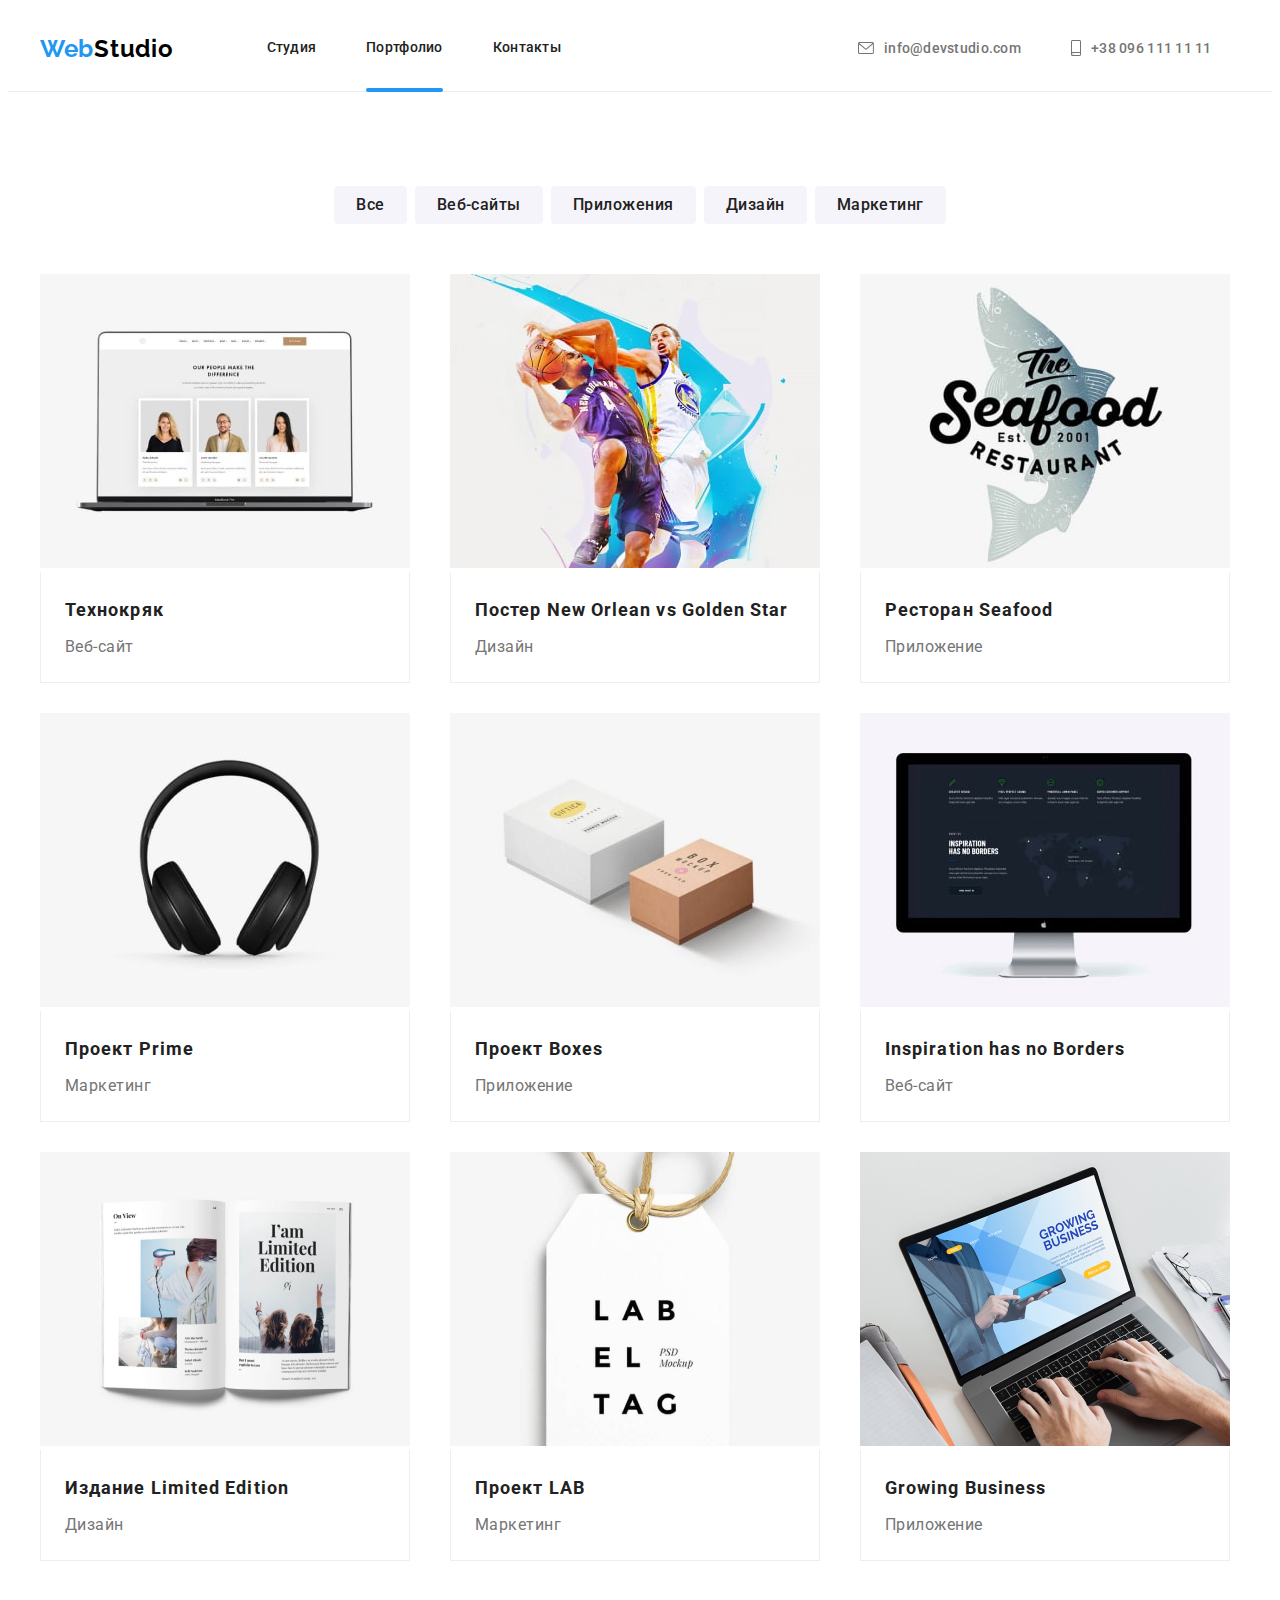
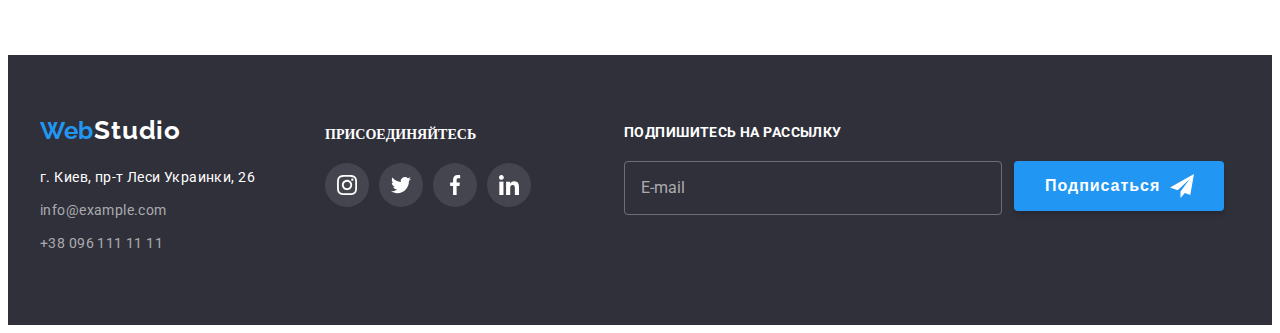
==== commit b6064368: "a" ====
--- a/portfolio.html
+++ b/portfolio.html
@@ -357,8 +357,8 @@
             </section>
         </main>
         <footer class="footer">
-            <div class="footer-wrap">
-            <div class="container">
+            
+            <div class="container footer-wrap">
                 <div class="footer-flex">
                     <div>
                         <a href="" class="footer-logo link"><span class="logo-footer-start">Web</span><span class="logo-footer-end">Studio</span></a>
@@ -402,7 +402,7 @@
                                 </a>
                             </li>
                         </ul>
-                </div>
+                    </div>    
                 </div>
                 <form class="subscribe">
                     <p class="subscribe-title">Подпишитесь на рассылку</p>
@@ -415,7 +415,7 @@
                         </button>
                     </div>
                 </form>
-            </div>
+            
             </div>  
         </footer>
 
--- a/css/poftfoliou.min.css
+++ b/css/poftfoliou.min.css
@@ -1 +1 @@
-.header{background-color:#fff;border-bottom:1px solid #ececec}.header__wrap{display:-webkit-box;display:-ms-flexbox;display:flex;-webkit-box-align:center;-ms-flex-align:center;align-items:center}.header-list__item:not(:last-child){margin-right:50px}.nav{display:none}@media screen and (min-width: 768px){.nav{display:-webkit-box;display:-ms-flexbox;display:flex;-webkit-box-orient:horizontal;-webkit-box-direction:normal;-ms-flex-direction:row;flex-direction:row;width:100%}}@media screen and (min-width: 768px){.header-list{display:-webkit-box;display:-ms-flexbox;display:flex;margin-left:88px}}@media screen and (min-width: 1200px){.header-list{margin-left:93px}}.active::after{content:"";display:block;position:relative;bottom:-32px;height:4px;border-radius:2px;background-color:#2196f3}.header-hero__link{display:block;padding-top:32px;padding-bottom:31px;font-family:"Roboto";font-style:normal;font-weight:500;font-size:14px;line-height:1.14;letter-spacing:.02em;color:#212121;-webkit-transition-duration:250ms;transition-duration:250ms;-webkit-transition-timing-function:cubic-bezier(0.4, 0, 0.2, 1);transition-timing-function:cubic-bezier(0.4, 0, 0.2, 1)}.header-hero__link:hover{color:#2196f3}.header-hero__link:focus{color:#2196f3}.connect__link{-webkit-box-pack:center;-ms-flex-pack:center;justify-content:center;-webkit-box-align:center;-ms-flex-align:center;align-items:center;display:-webkit-box;display:-ms-flexbox;display:flex;font-family:"Roboto";font-style:normal;font-weight:500;font-size:12px;line-height:1.17px;letter-spacing:.02em;color:#757575;-webkit-transition-duration:250ms;transition-duration:250ms;-webkit-transition-timing-function:cubic-bezier(0.4, 0, 0.2, 1);transition-timing-function:cubic-bezier(0.4, 0, 0.2, 1)}@media screen and (min-width: 1200px){.connect__link{padding-top:32px;padding-bottom:32px;font-size:14px;line-height:16px}}.connect__link:hover{color:#2196f3}.connect__link:focus{color:#2196f3}.connect{display:block;padding-top:21px;margin-left:auto}@media screen and (min-width: 1200px){.connect{width:100%;display:-webkit-box;display:-ms-flexbox;display:flex;margin-left:297px;padding-top:0}}.connect__contacts{margin-bottom:10px}@media screen and (min-width: 1200px){.connect__contacts{margin-bottom:0}.connect__contacts:not(:last-child){margin-right:50px}}.connect__icon{margin-right:8px;fill:currentColor;vertical-align:middle}@media screen and (min-width: 1200px){.connect__icon{margin-right:10px}}.logo{padding-top:16px;padding-bottom:16px;font-family:"Raleway";font-style:normal;font-weight:700;font-size:24px;line-height:1.16;letter-spacing:.03em;margin-right:auto}@media screen and (min-width: 1200px){.logo{margin-right:0;font-weight:700;font-size:24px;line-height:1.19;letter-spacing:.03em}}.logo-start{color:#2196f3}.logo-end{color:#000}.works{padding-top:60px;padding-bottom:60px}.works__btn:hover,.works__btn:focus{background:#2196f3;color:#fff;-webkit-box-shadow:0px 3px 1px rgba(0,0,0,.1),0px 1px 2px rgba(0,0,0,.08),0px 2px 2px rgba(0,0,0,.12);box-shadow:0px 3px 1px rgba(0,0,0,.1),0px 1px 2px rgba(0,0,0,.08),0px 2px 2px rgba(0,0,0,.12)}@media screen and (min-width: 1200px){.works{padding-top:94px;padding-bottom:94px}}.works__list{display:-webkit-box;display:-ms-flexbox;display:flex;-ms-flex-wrap:wrap;flex-wrap:wrap;margin-bottom:25px}@media screen and (min-width: 768px){.works__list{margin-bottom:30px;-webkit-box-pack:center;-ms-flex-pack:center;justify-content:center}}@media screen and (min-width: 1200px){.works__list{margin-bottom:50px}}.works__item{margin-bottom:15px}@media screen and (min-width: 768px){.works__item{margin-bottom:0}}.works__item:not(:last-child){margin-right:8px}.works__btn{-webkit-transition-duration:250ms;transition-duration:250ms;-webkit-transition-timing-function:cubic-bezier(0.4, 0, 0.2, 1);transition-timing-function:cubic-bezier(0.4, 0, 0.2, 1);padding-top:6px;padding-right:22px;padding-bottom:6px;padding-left:22px;border-radius:4px;border:#f5f4fa;font-family:"Roboto";font-style:normal;font-weight:500;font-size:16px;line-height:1.62;text-align:center;letter-spacing:.03em;cursor:pointer;background:#f5f4fa;color:#212121}.gallery{margin-bottom:-30px}.gallery__link:hover,.gallery__link:focus{display:block;-webkit-box-shadow:0px 1px 1px rgba(0,0,0,.12),0px 4px 4px rgba(0,0,0,.06),1px 4px 6px rgba(0,0,0,.16);box-shadow:0px 1px 1px rgba(0,0,0,.12),0px 4px 4px rgba(0,0,0,.06),1px 4px 6px rgba(0,0,0,.16)}@media screen and (min-width: 768px){.gallery{display:-webkit-box;display:-ms-flexbox;display:flex;-ms-flex-wrap:wrap;flex-wrap:wrap;margin-right:-30px}}.gallery__item{max-width:450px;margin-bottom:30px}@media screen and (min-width: 768px){.gallery__item{-ms-flex-preferred-size:calc(50% - 30px);flex-basis:calc(50% - 30px);margin-right:30px;display:-webkit-box;display:-ms-flexbox;display:flex}}@media screen and (min-width: 1200px){.gallery__item{-ms-flex-preferred-size:calc(33.3333333333% - 30px);flex-basis:calc(33.3333333333% - 30px)}}.gallery__link{-webkit-transition-duration:250ms;transition-duration:250ms;-webkit-transition-timing-function:cubic-bezier(0.4, 0, 0.2, 1);transition-timing-function:cubic-bezier(0.4, 0, 0.2, 1)}@media screen and (min-width: 768px){.gallery__link{display:-webkit-box;display:-ms-flexbox;display:flex;-webkit-box-orient:vertical;-webkit-box-direction:normal;-ms-flex-direction:column;flex-direction:column}}.gallery__wrap{position:relative;overflow:hidden}.gallery__cover-text{-webkit-transform:translateY(101%);transform:translateY(101%);-webkit-transition-duration:250ms;transition-duration:250ms;-webkit-transition-timing-function:cubic-bezier(0.4, 0, 0.2, 1);transition-timing-function:cubic-bezier(0.4, 0, 0.2, 1);position:absolute;top:0;left:0;height:294px;padding-top:39px;padding-right:24px;padding-bottom:29px;padding-left:24px;font-family:"Roboto";font-style:normal;font-weight:400;font-size:18px;line-height:1.56;letter-spacing:.03em;background-color:rgba(33,150,243,.9);color:#fff}.gallery__link:hover .gallery__cover-text,.gallery__link:focus .gallery__cover-text{-webkit-transform:translateY(0);transform:translateY(0)}@media screen and (max-width: 380px){.gallery__cover-text{padding-top:29px;padding-bottom:29px}}@media screen and (min-width: 768px){.gallery__cover-text{padding-top:49px;padding-bottom:77px}}@media screen and (min-width: 1200px){.gallery__cover-text{padding-top:63px;padding-bottom:63px}}.gallery__ptext{padding-top:20px;padding-right:24px;padding-bottom:20px;padding-left:24px;border-right:1px solid #eee;border-bottom:1px solid #eee;border-left:1px solid #eee;-webkit-box-flex:1;-ms-flex-positive:1;flex-grow:1}.gallery__capt{color:#212121;font-family:"Roboto";font-style:normal;font-weight:700;font-size:18px;line-height:2;letter-spacing:.06em;margin-bottom:4px}.gallery__text{color:#757575;font-family:"Roboto";font-style:normal;font-weight:400;font-size:16px;line-height:1.88;letter-spacing:.03em}.footer{background:#2f303a;padding-top:60px;padding-bottom:60px}@media screen and (min-width: 768px){.footer-flex{display:-webkit-box;display:-ms-flexbox;display:flex;-webkit-box-align:baseline;-ms-flex-align:baseline;align-items:baseline;-ms-flex-pack:distribute;justify-content:space-around;margin-bottom:60px}}@media screen and (min-width: 1200px){.footer-flex{display:-webkit-box;display:-ms-flexbox;display:flex;-webkit-box-align:baseline;-ms-flex-align:baseline;align-items:baseline;margin-bottom:0}}@media screen and (min-width: 1200px){.footer-wrap{display:-webkit-box;display:-ms-flexbox;display:flex}}.footer-logo{display:block;margin-bottom:20px;text-align:center}@media screen and (min-width: 1200px){.footer-logo{text-align:left}}.footer-position{font-family:"Roboto";font-style:normal;font-weight:400;font-size:14px;line-height:1.71;letter-spacing:.03em;color:#fff;display:block;text-align:center}@media screen and (min-width: 1200px){.footer-position{text-align:left}}@media screen and (min-width: 768px)and (max-width: 1199px){.footer-item:not(:last-child){margin-bottom:8px}}@media screen and (min-width: 1200px){.footer-item{display:block;margin-bottom:9px}}.footer-link{font-family:"Roboto";font-style:normal;font-weight:400;font-size:14px;line-height:1.71;letter-spacing:.03em;color:rgba(255,255,255,.6);text-align:center;display:block}@media screen and (min-width: 1200px){.footer-link{text-align:left}}.join{margin-top:60px;margin-bottom:60px}@media screen and (min-width: 768px){.join{margin-top:0;margin-bottom:0}}@media screen and (min-width: 1200px){.join{margin-left:70px}}.join-title{font-size:14px;line-height:1.14;text-transform:uppercase;color:#fff;margin-bottom:20px;text-align:center}@media screen and (min-width: 1200px){.join-title{text-align:left}}.join-list{display:-webkit-box;display:-ms-flexbox;display:flex;-webkit-box-pack:center;-ms-flex-pack:center;justify-content:center;-webkit-box-align:center;-ms-flex-align:center;align-items:center}.join-item+.join-item{margin-left:10px}.join-link{width:44px;height:44px;background-color:rgba(255,255,255,.1);border-radius:50%;display:-webkit-box;display:-ms-flexbox;display:flex;-webkit-box-pack:center;-ms-flex-pack:center;justify-content:center;-webkit-box-align:center;-ms-flex-align:center;align-items:center;fill:#fff;-webkit-transition-duration:250ms;transition-duration:250ms;-webkit-transition-timing-function:cubic-bezier(0.4, 0, 0.2, 1);transition-timing-function:cubic-bezier(0.4, 0, 0.2, 1)}.join-link:hover{background-color:#2196f3}.join-link:focus{background-color:#2196f3}@media screen and (min-width: 1200px){.subscribe{margin-left:93px;padding-top:10px}}.subscribe-title{display:block;font-family:"Roboto";font-style:normal;font-weight:700;font-size:14px;line-height:1.14;letter-spacing:.03em;text-transform:uppercase;color:#fff;margin-bottom:20px;text-align:center}@media screen and (min-width: 1200px){.subscribe-title{text-align:left;display:-webkit-box;display:-ms-flexbox;display:flex}}.subscribe-cont{display:block}@media screen and (min-width: 1200px){.subscribe-cont{display:-webkit-box;display:-ms-flexbox;display:flex}}.subscribe-input{width:100%;height:50px;background-color:rgba(0,0,0,0);outline:none;border:1px solid rgba(255,255,255,.3);border-radius:4px;color:rgba(255,255,255,.6);margin-bottom:20px}.subscribe-input::-webkit-input-placeholder{font-family:"Roboto";font-style:normal;font-weight:400;font-size:16px;line-height:1.25;color:rgba(255,255,255,.6)}.subscribe-input::-moz-placeholder{font-family:"Roboto";font-style:normal;font-weight:400;font-size:16px;line-height:1.25;color:rgba(255,255,255,.6)}.subscribe-input:-ms-input-placeholder{font-family:"Roboto";font-style:normal;font-weight:400;font-size:16px;line-height:1.25;color:rgba(255,255,255,.6)}.subscribe-input::-ms-input-placeholder{font-family:"Roboto";font-style:normal;font-weight:400;font-size:16px;line-height:1.25;color:rgba(255,255,255,.6)}.subscribe-input::placeholder{font-family:"Roboto";font-style:normal;font-weight:400;font-size:16px;line-height:1.25;color:rgba(255,255,255,.6)}@media screen and (min-width: 768px){.subscribe-input{display:block;width:450px;margin-left:auto;margin-right:auto}}@media screen and (min-width: 1200px){.subscribe-input{display:inline;padding-left:16px;width:358px}}.subscribe-btn{display:block;margin-left:auto;margin-right:auto;padding-left:29px;padding-right:28px;padding-top:10px;padding-bottom:10px;background:#2196f3;color:#fff;font-weight:700;font-size:16px;line-height:1.87;letter-spacing:.06em;cursor:pointer;border-color:rgba(0,0,0,0);border-radius:4px;fill:#fff;-webkit-box-shadow:0px 4px 4px rgba(0,0,0,.15);box-shadow:0px 4px 4px rgba(0,0,0,.15)}@media screen and (min-width: 1200px){.subscribe-btn{height:50px;display:-webkit-box;display:-ms-flexbox;display:flex;-webkit-box-pack:center;-ms-flex-pack:center;justify-content:center;-webkit-box-align:center;-ms-flex-align:center;align-items:center;margin-left:12px}}.subscribe-send{vertical-align:middle}@media screen and (min-width: 1200px){.subscribe-send{margin-left:10px}}.logo-footer-start{font-family:"Raleway";font-style:normal;font-weight:700;font-size:24px;line-height:1.17;text-align:center;letter-spacing:.03em;color:#2196f3}.logo-footer-end{font-family:"Raleway";font-style:normal;font-weight:700;font-size:26px;line-height:1.19;letter-spacing:.03em;color:#fff}.list{list-style:none}.link{text-decoration:none}h1,h2,h3,h4,h5,h6,p,ul{margin:0;padding:0}.menu__button,.mob-menu__button{display:-webkit-inline-box;display:-ms-inline-flexbox;display:inline-flex;margin:0;padding:0;border:none;background-color:rgba(0,0,0,0);cursor:pointer}.menu__button:hover,.menu__button:focus,.mob-menu__button:hover,.mob-menu__button:focus{fill:#2196f3}@media screen and (min-width: 768px){.menu__button,.mob-menu__button{display:none}}.mob-menu{position:fixed;z-index:2;top:0;left:0;width:100vw;height:100vh;padding:48px 40px;background-color:#fff}.mob-menu .container{display:-webkit-box;display:-ms-flexbox;display:flex;-webkit-box-orient:vertical;-webkit-box-direction:normal;-ms-flex-direction:column;flex-direction:column;height:100%;-webkit-box-pack:justify;-ms-flex-pack:justify;justify-content:space-between;overflow:auto}@media screen and (min-width: 768px){.mob-menu{display:none}}.mob-menu__button{position:absolute;top:10px;right:15px}.mob-menu__item+.mob-menu__item{margin-top:32px}.mob-menu__link{font-family:"Roboto";font-style:normal;font-weight:500;font-size:40px;line-height:1.175;letter-spacing:.02em;color:#212121}.mob-menu__link:hover,.mob-menu__link:focus{color:#2196f3}@media screen and (orientation: landscape){.mob-menu__bottom{margin-top:40px}}.mob-menu-contacts__item+.mob-menu-contacts__item{margin-top:15px}.mob-menu-contacts__link{-webkit-transition-duration:250ms;transition-duration:250ms;-webkit-transition-timing-function:cubic-bezier(0.4, 0, 0.2, 1);transition-timing-function:cubic-bezier(0.4, 0, 0.2, 1);font-family:"Roboto";font-style:normal;font-weight:500;font-size:24px;line-height:28px;letter-spacing:.02em;color:#757575}.mob-menu-contacts__link:hover,.mob-menu-contacts__link:focus{color:#2196f3;font-family:"Roboto";font-style:normal;font-weight:500;font-size:34px;line-height:40px;letter-spacing:.02em}.mob-menu-soc__list{display:-webkit-box;display:-ms-flexbox;display:flex;-ms-flex-wrap:wrap;flex-wrap:wrap;margin-top:64px}@media screen and (max-width: 479px){.mob-menu-soc__list{-ms-flex-pack:distribute;justify-content:space-around}}.mob-menu-soc__item:not(:last-child){margin-right:10px}@media screen and (max-width: 479px){.mob-menu-soc__item:not(:last-child){margin-right:5px}}.mob-menu-soc__link{-webkit-transition-duration:250ms;transition-duration:250ms;-webkit-transition-timing-function:cubic-bezier(0.4, 0, 0.2, 1);transition-timing-function:cubic-bezier(0.4, 0, 0.2, 1);font-family:"Roboto";font-style:normal;font-weight:500;font-size:18px;line-height:1.22;letter-spacing:.02em;color:#2196f3}.mob-menu-soc__link:hover,.mob-menu-soc__link:focus{color:#757575}.mob-menu-soc__link::after{content:"|";color:rgba(33,33,33,.2);margin-left:10px}@media screen and (max-width: 479px){.mob-menu-soc__link{margin-left:5px}}.is-hidden{opacity:0;pointer-events:none;visibility:hidden}.visually-hidden{position:absolute;white-space:nowrap;width:1px;height:1px;overflow:hidden;border:0;padding:0;clip:rect(0 0 0 0);-webkit-clip-path:inset(50%);clip-path:inset(50%);margin:-1px}.container{width:100%;padding-left:15px;padding-right:15px;margin-left:auto;margin-right:auto}@media screen and (min-width: 480px){.container{width:480px}}@media screen and (min-width: 768px){.container{width:768px}}@media screen and (min-width: 1200px){.container{width:1200px}}/*# sourceMappingURL=poftfoliou.min.css.map */+.header{background-color:#fff;border-bottom:1px solid #ececec}.header__wrap{display:-webkit-box;display:-ms-flexbox;display:flex;-webkit-box-align:center;-ms-flex-align:center;align-items:center}.header-list__item:not(:last-child){margin-right:50px}.nav{display:none}@media screen and (min-width: 768px){.nav{display:-webkit-box;display:-ms-flexbox;display:flex;-webkit-box-orient:horizontal;-webkit-box-direction:normal;-ms-flex-direction:row;flex-direction:row;width:100%}}@media screen and (min-width: 768px){.header-list{display:-webkit-box;display:-ms-flexbox;display:flex;margin-left:88px}}@media screen and (min-width: 1200px){.header-list{margin-left:93px}}.active::after{content:"";display:block;position:relative;bottom:-32px;height:4px;border-radius:2px;background-color:#2196f3}.header-hero__link{display:block;padding-top:32px;padding-bottom:31px;font-family:"Roboto";font-style:normal;font-weight:500;font-size:14px;line-height:1.14;letter-spacing:.02em;color:#212121;-webkit-transition-duration:250ms;transition-duration:250ms;-webkit-transition-timing-function:cubic-bezier(0.4, 0, 0.2, 1);transition-timing-function:cubic-bezier(0.4, 0, 0.2, 1)}.header-hero__link:hover{color:#2196f3}.header-hero__link:focus{color:#2196f3}.connect__link{-webkit-box-pack:center;-ms-flex-pack:center;justify-content:center;-webkit-box-align:center;-ms-flex-align:center;align-items:center;display:-webkit-box;display:-ms-flexbox;display:flex;font-family:"Roboto";font-style:normal;font-weight:500;font-size:12px;line-height:1.17px;letter-spacing:.02em;color:#757575;-webkit-transition-duration:250ms;transition-duration:250ms;-webkit-transition-timing-function:cubic-bezier(0.4, 0, 0.2, 1);transition-timing-function:cubic-bezier(0.4, 0, 0.2, 1)}@media screen and (min-width: 1200px){.connect__link{padding-top:32px;padding-bottom:32px;font-size:14px;line-height:16px}}.connect__link:hover{color:#2196f3}.connect__link:focus{color:#2196f3}.connect{display:block;padding-top:21px;margin-left:auto}@media screen and (min-width: 1200px){.connect{width:100%;display:-webkit-box;display:-ms-flexbox;display:flex;margin-left:297px;padding-top:0}}.connect__contacts{margin-bottom:10px}@media screen and (min-width: 1200px){.connect__contacts{margin-bottom:0}.connect__contacts:not(:last-child){margin-right:50px}}.connect__icon{margin-right:8px;fill:currentColor;vertical-align:middle}@media screen and (min-width: 1200px){.connect__icon{margin-right:10px}}.logo{padding-top:16px;padding-bottom:16px;font-family:"Raleway";font-style:normal;font-weight:700;font-size:24px;line-height:1.16;letter-spacing:.03em;margin-right:auto}@media screen and (min-width: 1200px){.logo{margin-right:0;font-weight:700;font-size:24px;line-height:1.19;letter-spacing:.03em}}.logo-start{color:#2196f3}.logo-end{color:#000}.works{padding-top:60px;padding-bottom:60px}.works__btn:hover,.works__btn:focus{background:#2196f3;color:#fff;-webkit-box-shadow:0px 3px 1px rgba(0,0,0,.1),0px 1px 2px rgba(0,0,0,.08),0px 2px 2px rgba(0,0,0,.12);box-shadow:0px 3px 1px rgba(0,0,0,.1),0px 1px 2px rgba(0,0,0,.08),0px 2px 2px rgba(0,0,0,.12)}@media screen and (min-width: 1200px){.works{padding-top:94px;padding-bottom:94px}}.works__list{display:-webkit-box;display:-ms-flexbox;display:flex;-ms-flex-wrap:wrap;flex-wrap:wrap;margin-bottom:25px}@media screen and (min-width: 768px){.works__list{margin-bottom:30px;-webkit-box-pack:center;-ms-flex-pack:center;justify-content:center}}@media screen and (min-width: 1200px){.works__list{margin-bottom:50px}}.works__item{margin-bottom:15px}@media screen and (min-width: 768px){.works__item{margin-bottom:0}}.works__item:not(:last-child){margin-right:8px}.works__btn{-webkit-transition-duration:250ms;transition-duration:250ms;-webkit-transition-timing-function:cubic-bezier(0.4, 0, 0.2, 1);transition-timing-function:cubic-bezier(0.4, 0, 0.2, 1);padding-top:6px;padding-right:22px;padding-bottom:6px;padding-left:22px;border-radius:4px;border:#f5f4fa;font-family:"Roboto";font-style:normal;font-weight:500;font-size:16px;line-height:1.62;text-align:center;letter-spacing:.03em;cursor:pointer;background:#f5f4fa;color:#212121}.gallery{margin-bottom:-30px}.gallery__link:hover,.gallery__link:focus{display:block;-webkit-box-shadow:0px 1px 1px rgba(0,0,0,.12),0px 4px 4px rgba(0,0,0,.06),1px 4px 6px rgba(0,0,0,.16);box-shadow:0px 1px 1px rgba(0,0,0,.12),0px 4px 4px rgba(0,0,0,.06),1px 4px 6px rgba(0,0,0,.16)}@media screen and (min-width: 768px){.gallery{display:-webkit-box;display:-ms-flexbox;display:flex;-ms-flex-wrap:wrap;flex-wrap:wrap;margin-right:-30px}}.gallery__item{max-width:450px;margin-bottom:30px}@media screen and (min-width: 768px){.gallery__item{-ms-flex-preferred-size:calc(50% - 30px);flex-basis:calc(50% - 30px);margin-right:30px;display:-webkit-box;display:-ms-flexbox;display:flex}}@media screen and (min-width: 1200px){.gallery__item{-ms-flex-preferred-size:calc(33.3333333333% - 30px);flex-basis:calc(33.3333333333% - 30px)}}.gallery__link{-webkit-transition-duration:250ms;transition-duration:250ms;-webkit-transition-timing-function:cubic-bezier(0.4, 0, 0.2, 1);transition-timing-function:cubic-bezier(0.4, 0, 0.2, 1)}@media screen and (min-width: 768px){.gallery__link{display:-webkit-box;display:-ms-flexbox;display:flex;-webkit-box-orient:vertical;-webkit-box-direction:normal;-ms-flex-direction:column;flex-direction:column}}.gallery__wrap{position:relative;overflow:hidden}.gallery__cover-text{-webkit-transform:translateY(101%);transform:translateY(101%);-webkit-transition-duration:250ms;transition-duration:250ms;-webkit-transition-timing-function:cubic-bezier(0.4, 0, 0.2, 1);transition-timing-function:cubic-bezier(0.4, 0, 0.2, 1);position:absolute;top:0;left:0;height:294px;padding-top:39px;padding-right:24px;padding-bottom:29px;padding-left:24px;font-family:"Roboto";font-style:normal;font-weight:400;font-size:18px;line-height:1.56;letter-spacing:.03em;background-color:rgba(33,150,243,.9);color:#fff}.gallery__link:hover .gallery__cover-text,.gallery__link:focus .gallery__cover-text{-webkit-transform:translateY(0);transform:translateY(0)}@media screen and (max-width: 380px){.gallery__cover-text{padding-top:29px;padding-bottom:29px}}@media screen and (min-width: 768px){.gallery__cover-text{padding-top:49px;padding-bottom:77px}}@media screen and (min-width: 1200px){.gallery__cover-text{padding-top:63px;padding-bottom:63px}}.gallery__ptext{padding-top:20px;padding-right:24px;padding-bottom:20px;padding-left:24px;border-right:1px solid #eee;border-bottom:1px solid #eee;border-left:1px solid #eee;-webkit-box-flex:1;-ms-flex-positive:1;flex-grow:1}.gallery__capt{color:#212121;font-family:"Roboto";font-style:normal;font-weight:700;font-size:18px;line-height:2;letter-spacing:.06em;margin-bottom:4px}.gallery__text{color:#757575;font-family:"Roboto";font-style:normal;font-weight:400;font-size:16px;line-height:1.88;letter-spacing:.03em}.footer{background:#2f303a;padding-top:60px;padding-bottom:60px}@media screen and (min-width: 768px){.footer-wrap .footer-flex{display:-webkit-box;display:-ms-flexbox;display:flex;-webkit-box-align:baseline;-ms-flex-align:baseline;align-items:baseline;-ms-flex-pack:distribute;justify-content:space-around;margin-bottom:60px}}@media screen and (min-width: 1200px){.footer-wrap{display:-webkit-box;display:-ms-flexbox;display:flex}.footer-wrap .footer-flex{margin-bottom:0}}.footer-logo{display:block;margin-bottom:20px;text-align:center}@media screen and (min-width: 1200px){.footer-logo{text-align:left}}.footer-position{font-family:"Roboto";font-style:normal;font-weight:400;font-size:14px;line-height:1.71;letter-spacing:.03em;color:#fff;display:block;text-align:center}@media screen and (min-width: 1200px){.footer-position{text-align:left}}@media screen and (min-width: 768px)and (max-width: 1199px){.footer-item:not(:last-child){margin-bottom:8px}}@media screen and (min-width: 1200px){.footer-item{display:block;margin-bottom:9px}}.footer-link{font-family:"Roboto";font-style:normal;font-weight:400;font-size:14px;line-height:1.71;letter-spacing:.03em;color:rgba(255,255,255,.6);text-align:center;display:block}@media screen and (min-width: 1200px){.footer-link{text-align:left}}.join{margin-top:60px;margin-bottom:60px}@media screen and (min-width: 768px){.join{margin-top:0;margin-bottom:0}}@media screen and (min-width: 1200px){.join{margin-left:70px}}.join-title{font-size:14px;line-height:1.14;text-transform:uppercase;color:#fff;margin-bottom:20px;text-align:center}@media screen and (min-width: 1200px){.join-title{text-align:left}}.join-list{display:-webkit-box;display:-ms-flexbox;display:flex;-webkit-box-pack:center;-ms-flex-pack:center;justify-content:center;-webkit-box-align:center;-ms-flex-align:center;align-items:center}.join-item+.join-item{margin-left:10px}.join-link{width:44px;height:44px;background-color:rgba(255,255,255,.1);border-radius:50%;display:-webkit-box;display:-ms-flexbox;display:flex;-webkit-box-pack:center;-ms-flex-pack:center;justify-content:center;-webkit-box-align:center;-ms-flex-align:center;align-items:center;fill:#fff;-webkit-transition-duration:250ms;transition-duration:250ms;-webkit-transition-timing-function:cubic-bezier(0.4, 0, 0.2, 1);transition-timing-function:cubic-bezier(0.4, 0, 0.2, 1)}.join-link:hover{background-color:#2196f3}.join-link:focus{background-color:#2196f3}@media screen and (min-width: 1200px){.subscribe{margin-left:93px;padding-top:10px}}.subscribe-title{display:block;font-family:"Roboto";font-style:normal;font-weight:700;font-size:14px;line-height:1.14;letter-spacing:.03em;text-transform:uppercase;color:#fff;margin-bottom:20px;text-align:center}@media screen and (min-width: 1200px){.subscribe-title{text-align:left;display:-webkit-box;display:-ms-flexbox;display:flex}}.subscribe-cont{display:block}@media screen and (min-width: 1200px){.subscribe-cont{display:-webkit-box;display:-ms-flexbox;display:flex}}.subscribe-input{width:100%;height:50px;background-color:rgba(0,0,0,0);outline:none;border:1px solid rgba(255,255,255,.3);border-radius:4px;color:rgba(255,255,255,.6);margin-bottom:20px}.subscribe-input::-webkit-input-placeholder{font-family:"Roboto";font-style:normal;font-weight:400;font-size:16px;line-height:1.25;color:rgba(255,255,255,.6)}.subscribe-input::-moz-placeholder{font-family:"Roboto";font-style:normal;font-weight:400;font-size:16px;line-height:1.25;color:rgba(255,255,255,.6)}.subscribe-input:-ms-input-placeholder{font-family:"Roboto";font-style:normal;font-weight:400;font-size:16px;line-height:1.25;color:rgba(255,255,255,.6)}.subscribe-input::-ms-input-placeholder{font-family:"Roboto";font-style:normal;font-weight:400;font-size:16px;line-height:1.25;color:rgba(255,255,255,.6)}.subscribe-input::placeholder{font-family:"Roboto";font-style:normal;font-weight:400;font-size:16px;line-height:1.25;color:rgba(255,255,255,.6)}@media screen and (min-width: 768px){.subscribe-input{display:block;width:450px;margin-left:auto;margin-right:auto}}@media screen and (min-width: 1200px){.subscribe-input{display:inline;padding-left:16px;width:358px}}.subscribe-btn{display:block;margin-left:auto;margin-right:auto;padding-left:29px;padding-right:28px;padding-top:10px;padding-bottom:10px;background:#2196f3;color:#fff;font-weight:700;font-size:16px;line-height:1.87;letter-spacing:.06em;cursor:pointer;border-color:rgba(0,0,0,0);border-radius:4px;fill:#fff;-webkit-box-shadow:0px 4px 4px rgba(0,0,0,.15);box-shadow:0px 4px 4px rgba(0,0,0,.15)}@media screen and (min-width: 1200px){.subscribe-btn{height:50px;display:-webkit-box;display:-ms-flexbox;display:flex;-webkit-box-pack:center;-ms-flex-pack:center;justify-content:center;-webkit-box-align:center;-ms-flex-align:center;align-items:center;margin-left:12px}}.subscribe-send{vertical-align:middle}@media screen and (min-width: 1200px){.subscribe-send{margin-left:10px}}.logo-footer-start{font-family:"Raleway";font-style:normal;font-weight:700;font-size:24px;line-height:1.17;text-align:center;letter-spacing:.03em;color:#2196f3}.logo-footer-end{font-family:"Raleway";font-style:normal;font-weight:700;font-size:26px;line-height:1.19;letter-spacing:.03em;color:#fff}.list{list-style:none}.link{text-decoration:none}h1,h2,h3,h4,h5,h6,p,ul{margin:0;padding:0}.menu__button,.mob-menu__button{display:-webkit-inline-box;display:-ms-inline-flexbox;display:inline-flex;margin:0;padding:0;border:none;background-color:rgba(0,0,0,0);cursor:pointer}.menu__button:hover,.menu__button:focus,.mob-menu__button:hover,.mob-menu__button:focus{fill:#2196f3}@media screen and (min-width: 768px){.menu__button,.mob-menu__button{display:none}}.mob-menu{position:fixed;z-index:2;top:0;left:0;width:100vw;height:100vh;padding:48px 40px;background-color:#fff}.mob-menu .container{display:-webkit-box;display:-ms-flexbox;display:flex;-webkit-box-orient:vertical;-webkit-box-direction:normal;-ms-flex-direction:column;flex-direction:column;height:100%;-webkit-box-pack:justify;-ms-flex-pack:justify;justify-content:space-between;overflow:auto}@media screen and (min-width: 768px){.mob-menu{display:none}}.mob-menu__button{position:absolute;top:10px;right:15px}.mob-menu__item+.mob-menu__item{margin-top:32px}.mob-menu__link{font-family:"Roboto";font-style:normal;font-weight:500;font-size:40px;line-height:1.175;letter-spacing:.02em;color:#212121}.mob-menu__link:hover,.mob-menu__link:focus{color:#2196f3}@media screen and (orientation: landscape){.mob-menu__bottom{margin-top:40px}}.mob-menu-contacts__item+.mob-menu-contacts__item{margin-top:15px}.mob-menu-contacts__link{-webkit-transition-duration:250ms;transition-duration:250ms;-webkit-transition-timing-function:cubic-bezier(0.4, 0, 0.2, 1);transition-timing-function:cubic-bezier(0.4, 0, 0.2, 1);font-family:"Roboto";font-style:normal;font-weight:500;font-size:24px;line-height:28px;letter-spacing:.02em;color:#757575}.mob-menu-contacts__link:hover,.mob-menu-contacts__link:focus{color:#2196f3;font-family:"Roboto";font-style:normal;font-weight:500;font-size:34px;line-height:40px;letter-spacing:.02em}.mob-menu-soc__list{display:-webkit-box;display:-ms-flexbox;display:flex;-ms-flex-wrap:wrap;flex-wrap:wrap;margin-top:64px}@media screen and (max-width: 479px){.mob-menu-soc__list{-ms-flex-pack:distribute;justify-content:space-around}}.mob-menu-soc__item:not(:last-child){margin-right:10px}@media screen and (max-width: 479px){.mob-menu-soc__item:not(:last-child){margin-right:5px}}.mob-menu-soc__link{-webkit-transition-duration:250ms;transition-duration:250ms;-webkit-transition-timing-function:cubic-bezier(0.4, 0, 0.2, 1);transition-timing-function:cubic-bezier(0.4, 0, 0.2, 1);font-family:"Roboto";font-style:normal;font-weight:500;font-size:18px;line-height:1.22;letter-spacing:.02em;color:#2196f3}.mob-menu-soc__link:hover,.mob-menu-soc__link:focus{color:#757575}.mob-menu-soc__link::after{content:"|";color:rgba(33,33,33,.2);margin-left:10px}@media screen and (max-width: 479px){.mob-menu-soc__link{margin-left:5px}}.is-hidden{opacity:0;pointer-events:none;visibility:hidden}.visually-hidden{position:absolute;white-space:nowrap;width:1px;height:1px;overflow:hidden;border:0;padding:0;clip:rect(0 0 0 0);-webkit-clip-path:inset(50%);clip-path:inset(50%);margin:-1px}.container{width:100%;padding-left:15px;padding-right:15px;margin-left:auto;margin-right:auto}@media screen and (min-width: 480px){.container{width:480px}}@media screen and (min-width: 768px){.container{width:768px}}@media screen and (min-width: 1200px){.container{width:1200px}}/*# sourceMappingURL=poftfoliou.min.css.map */